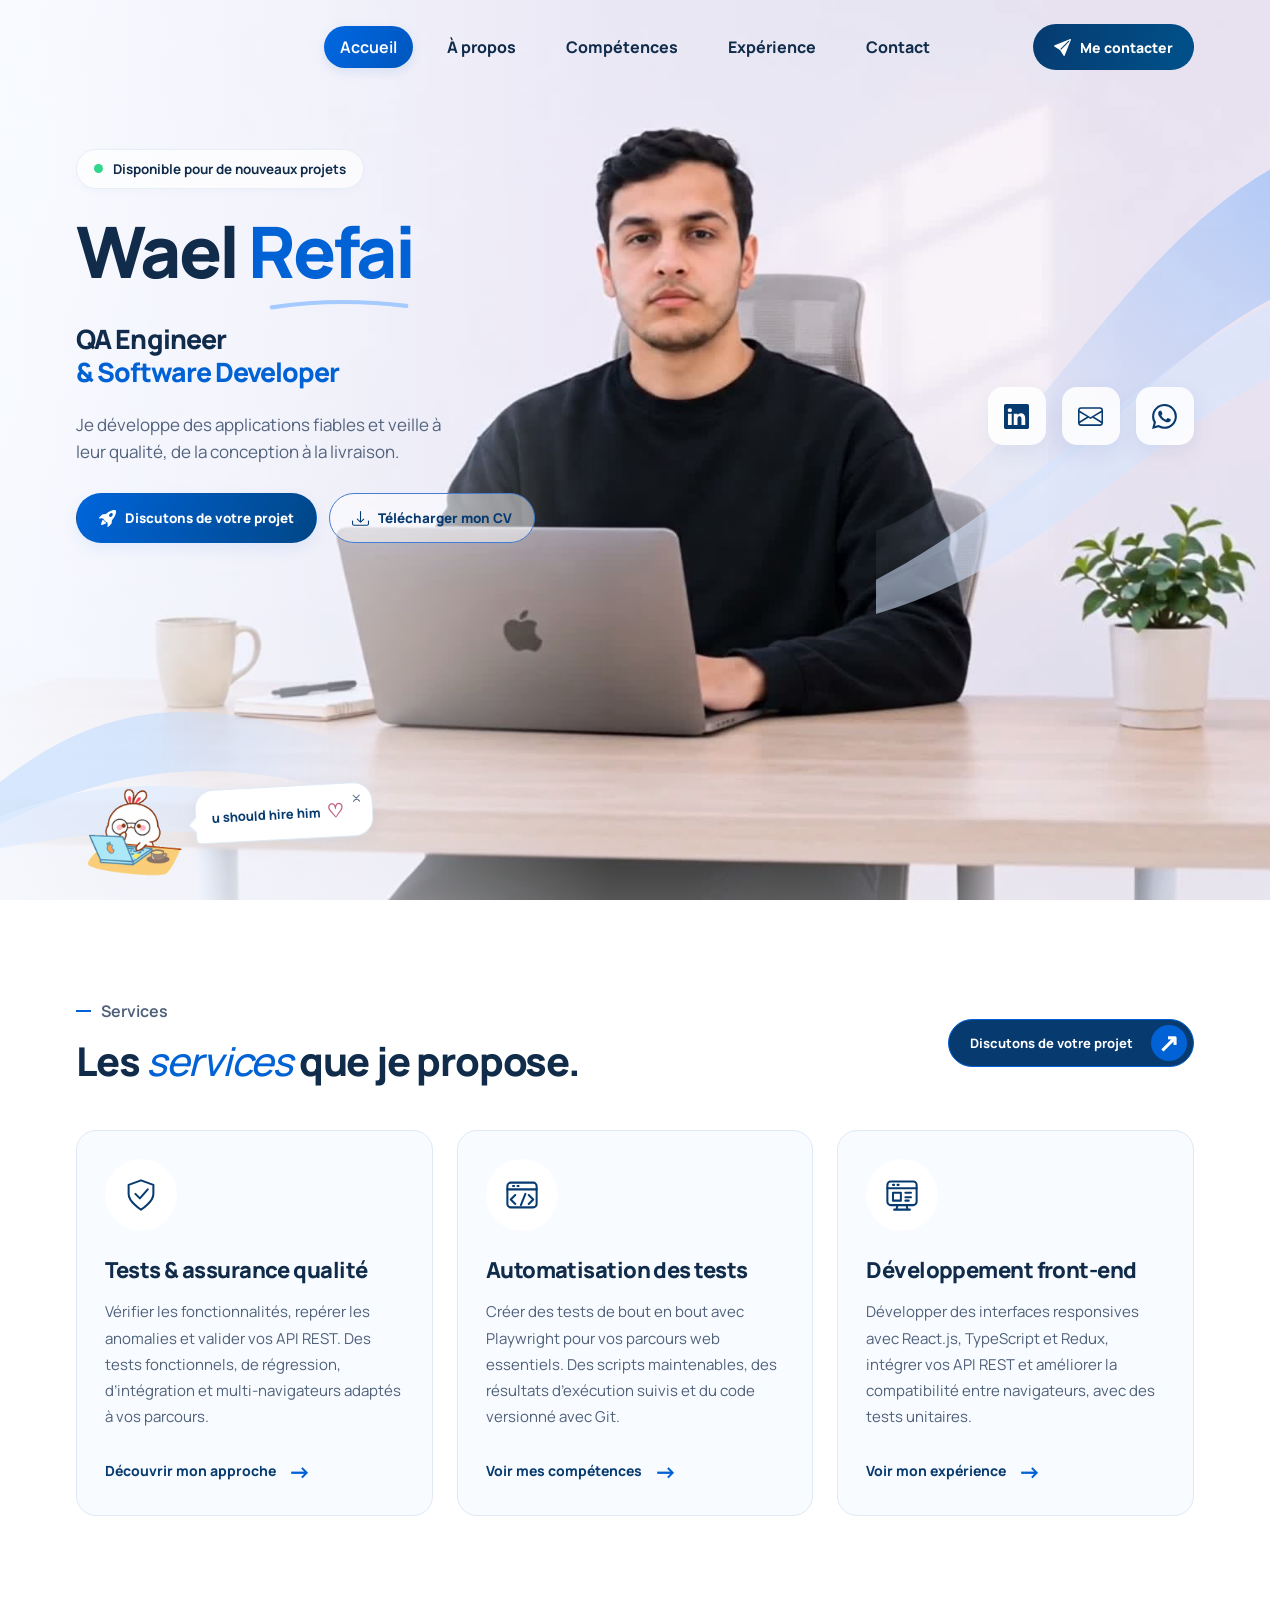
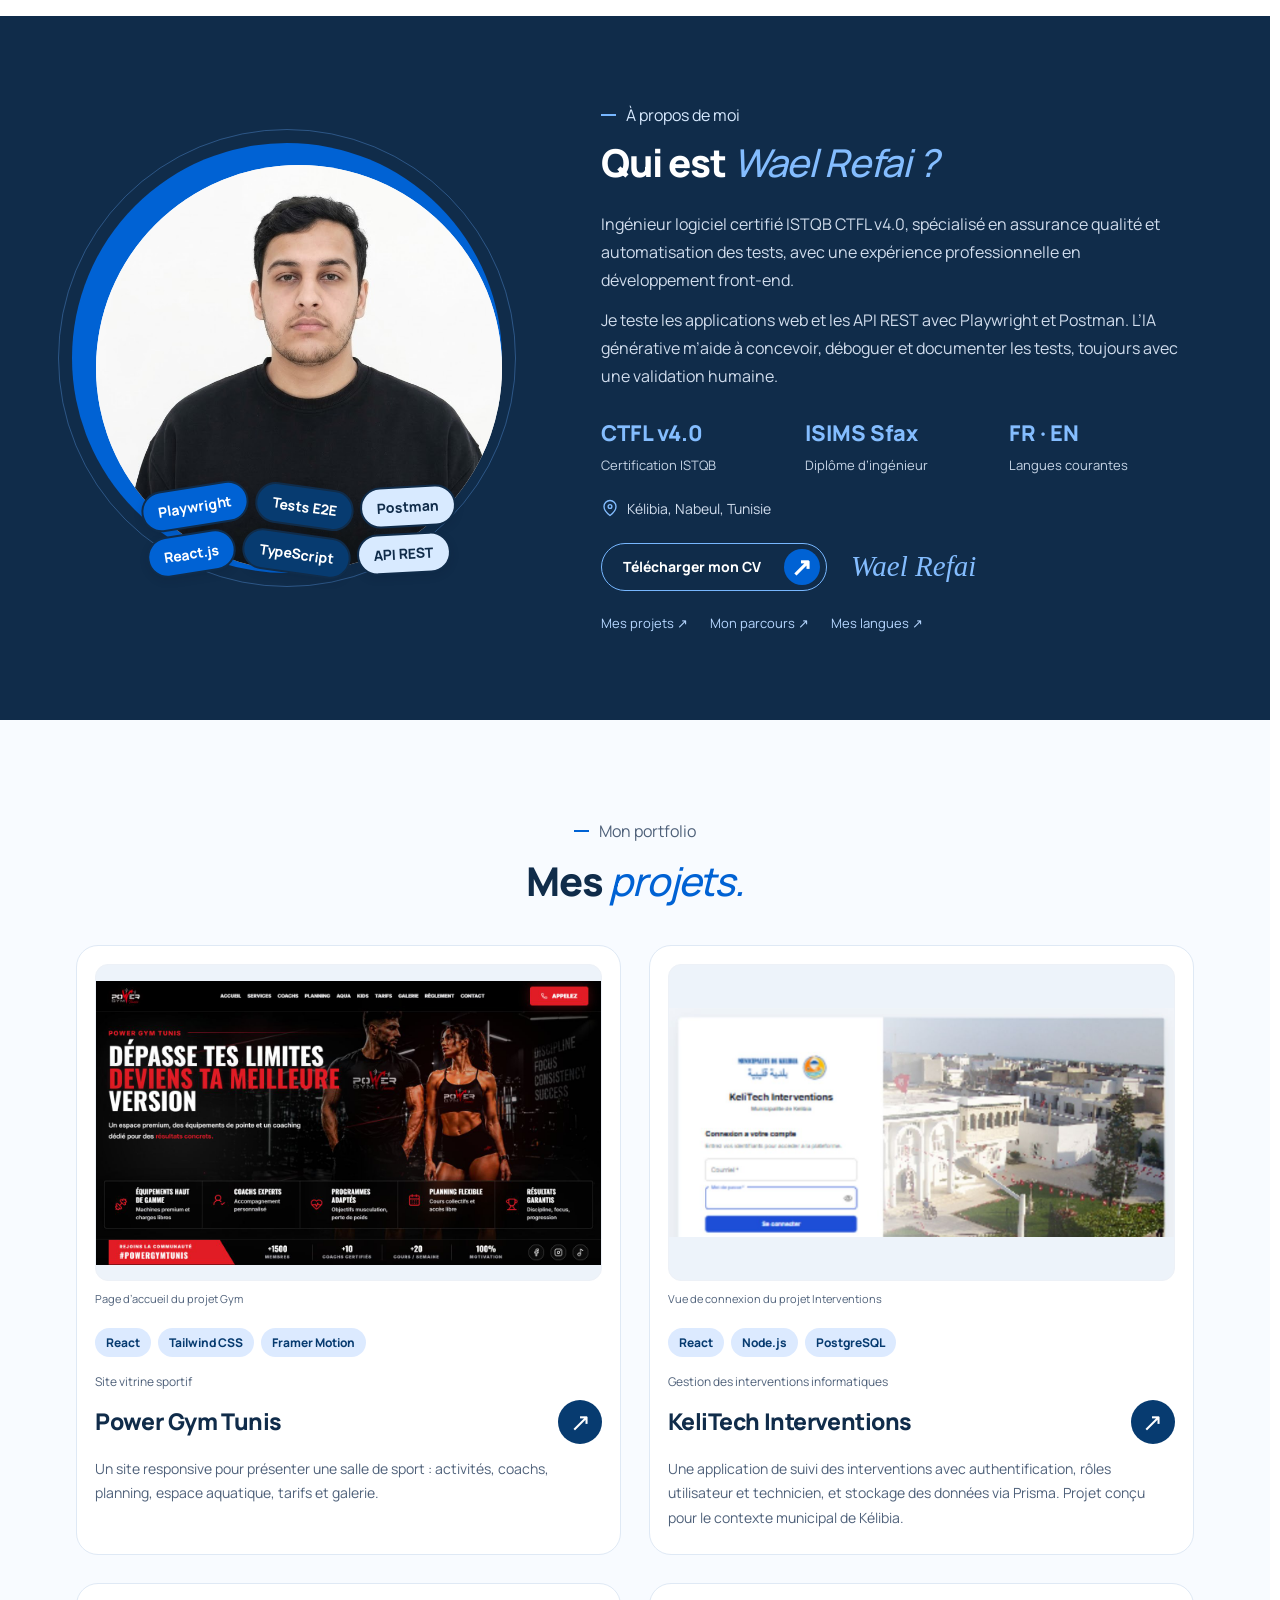
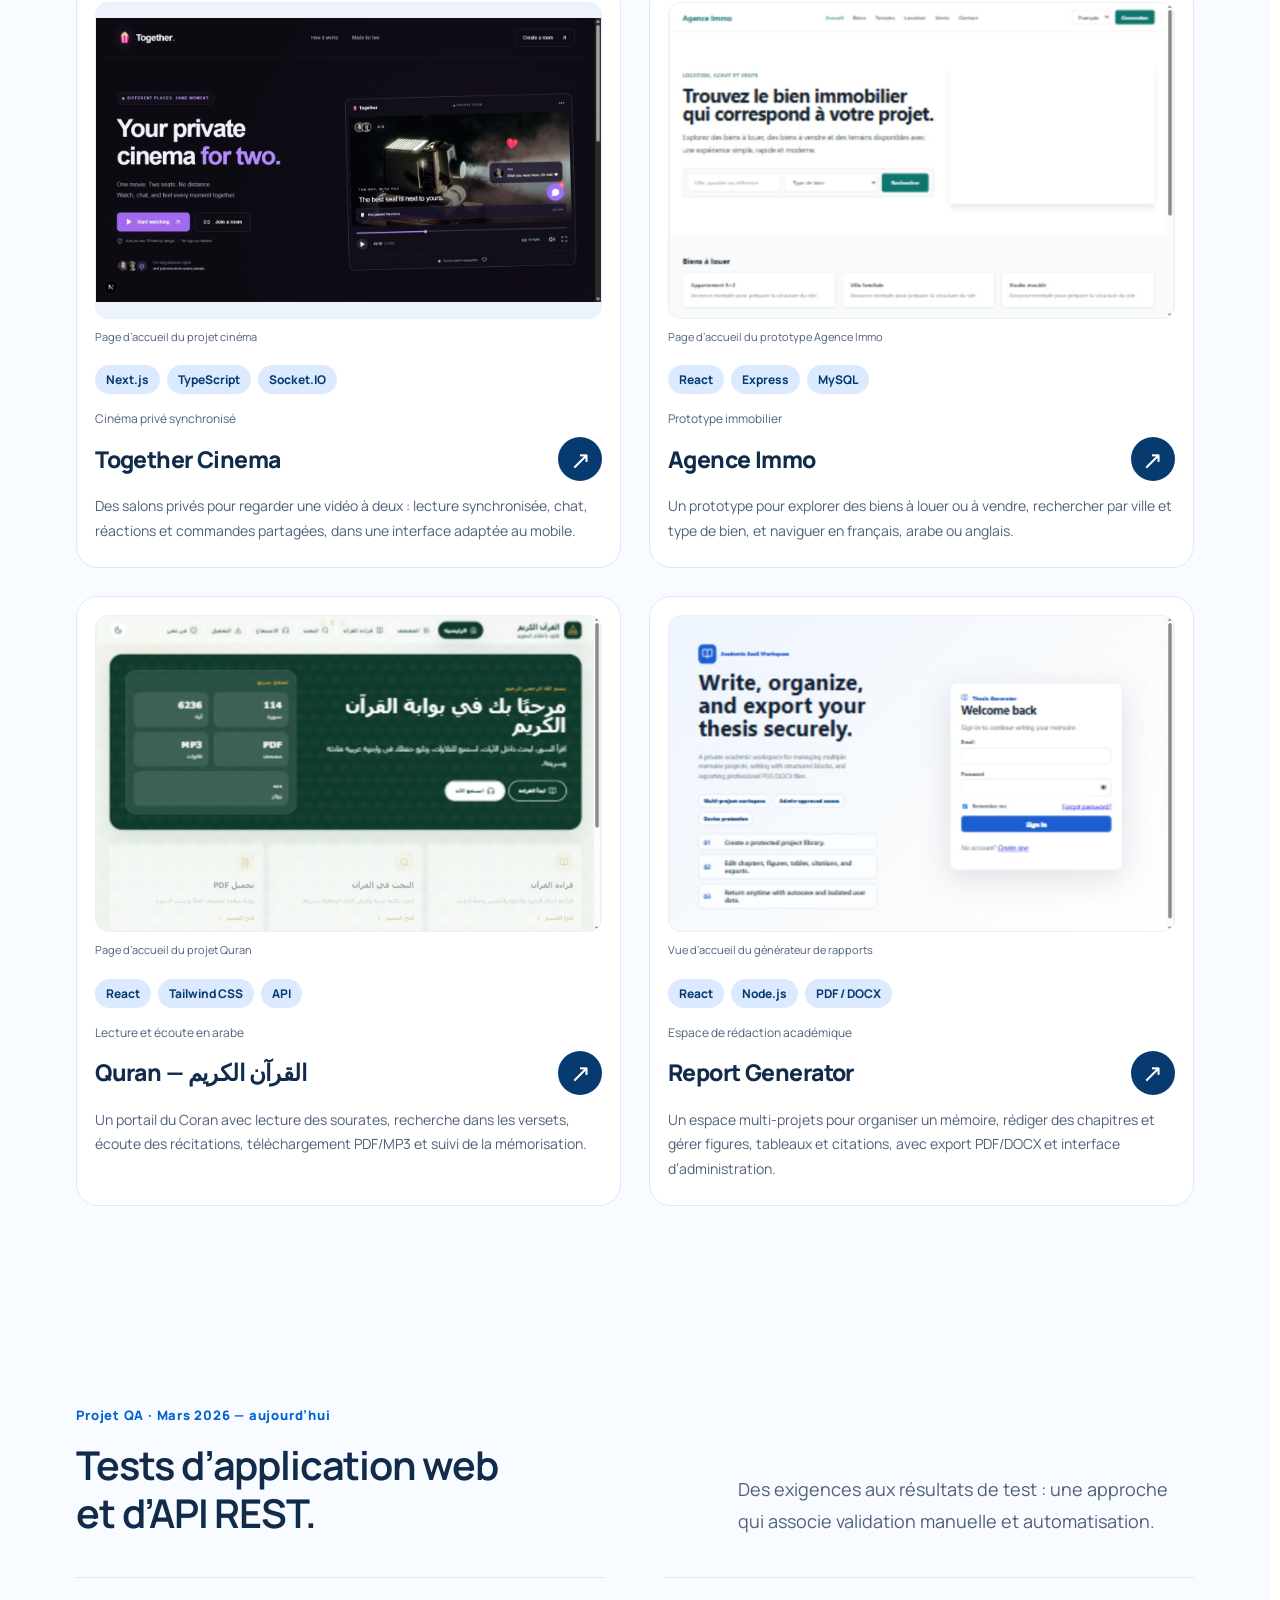
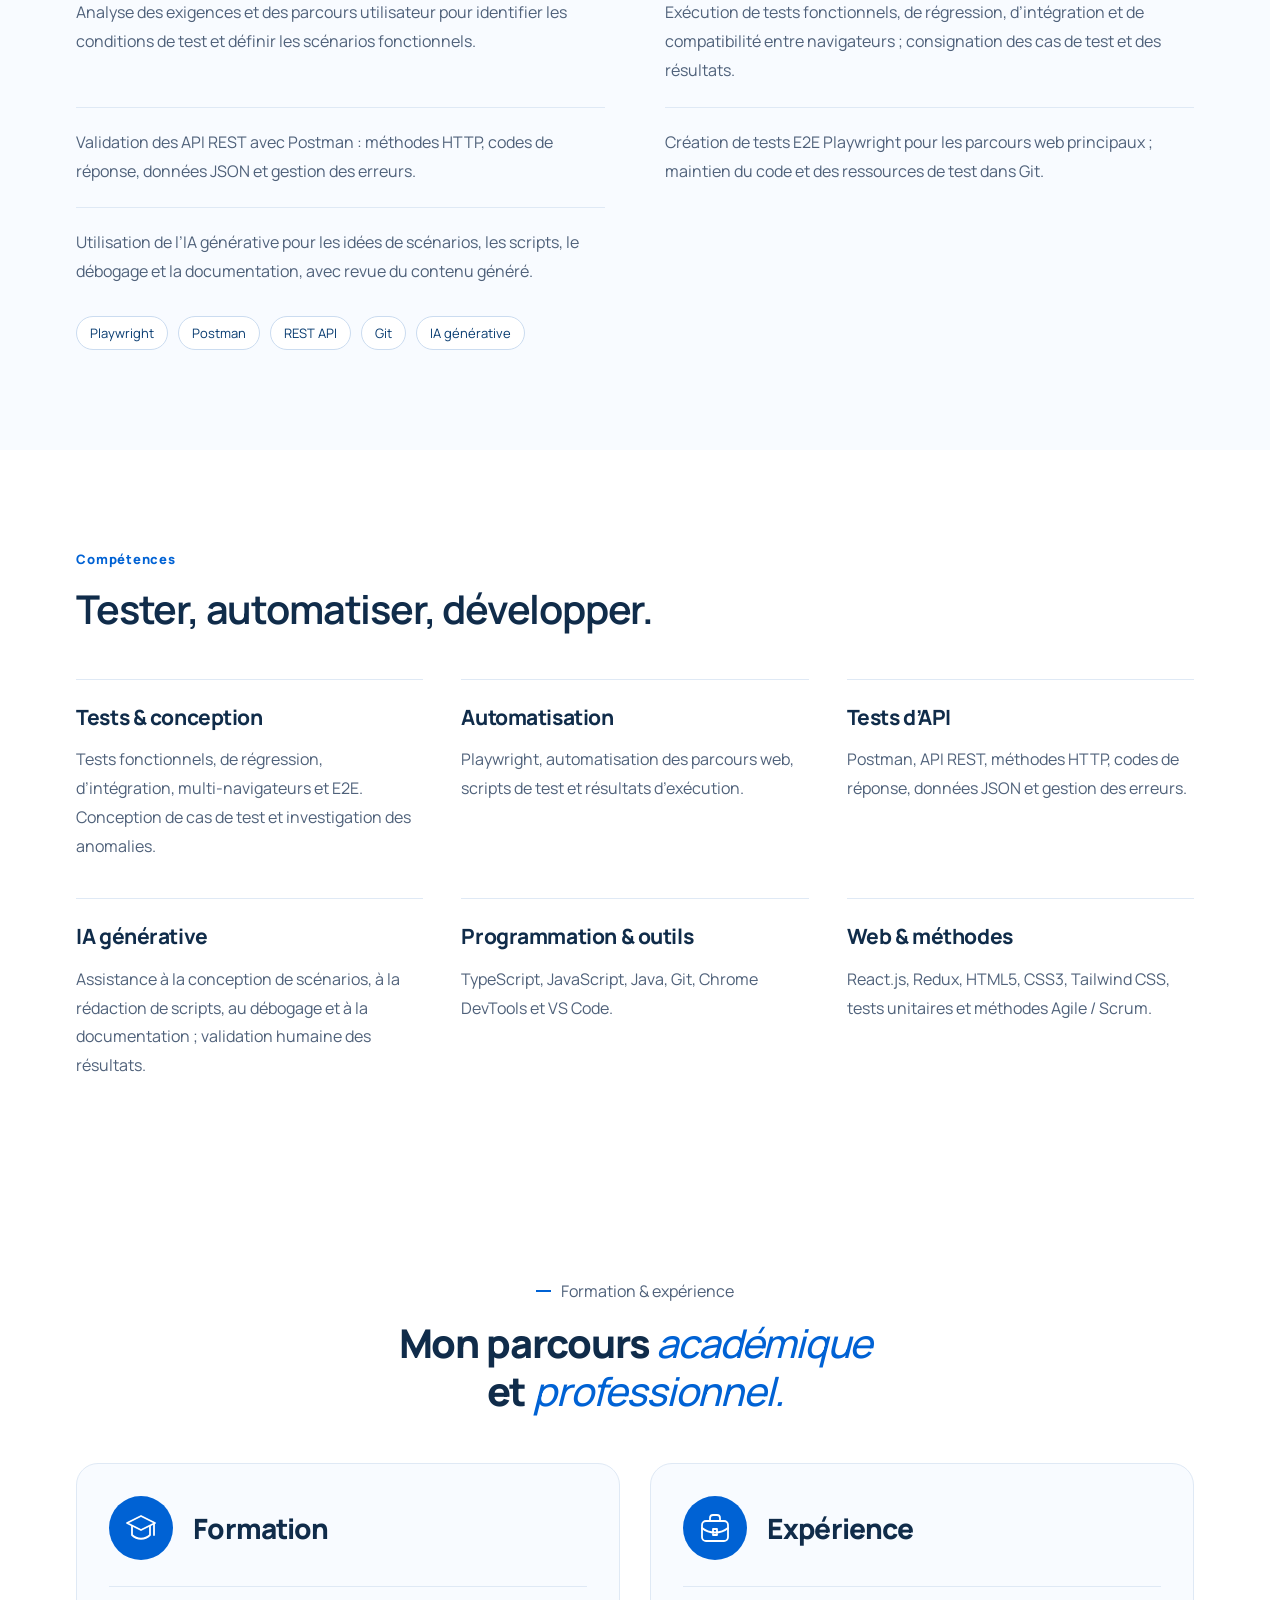
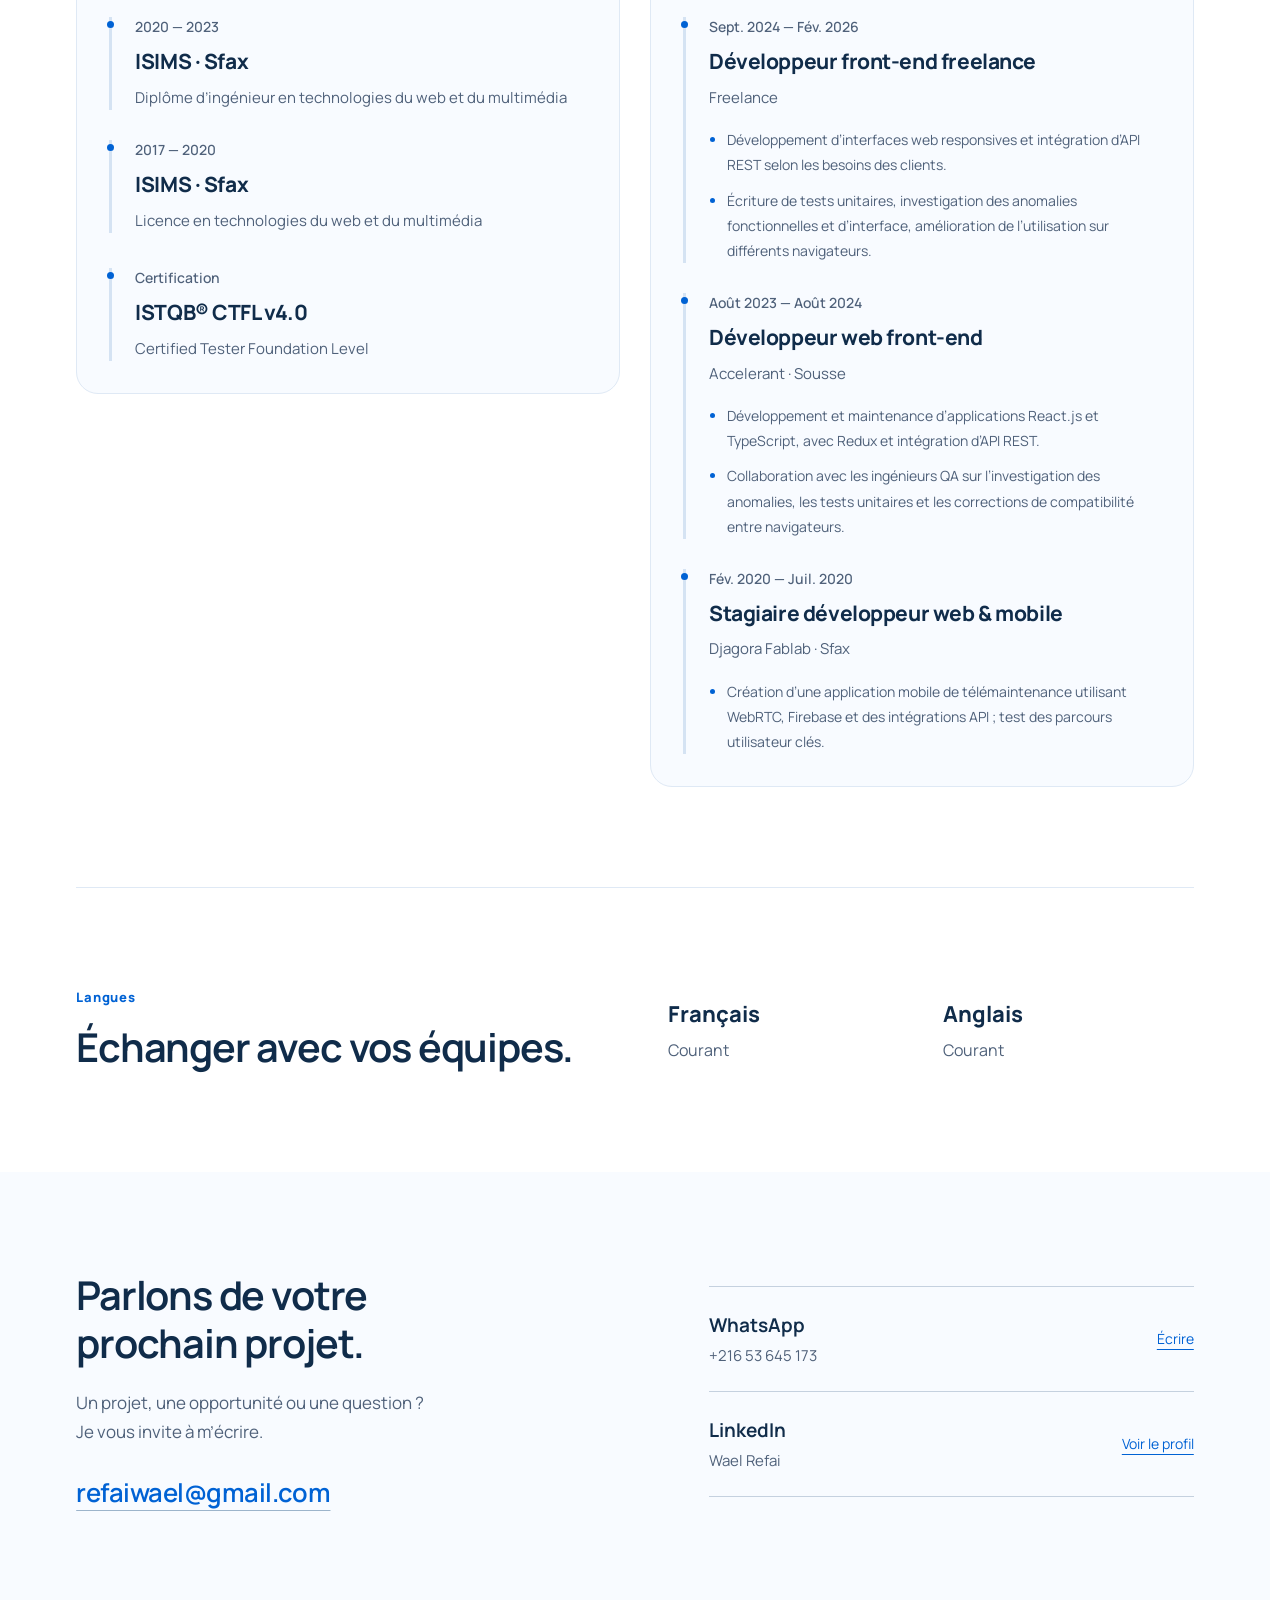
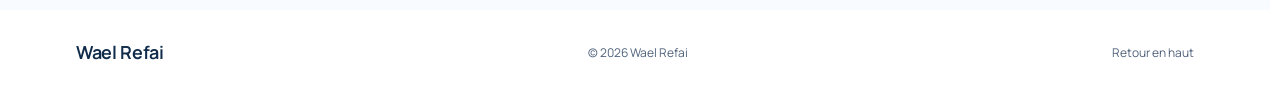
==== index.html @ 2d6375fb "Show six real Codex projects with verified interface previews" ====
<!doctype html>
<html lang="fr">
<head>
  <meta charset="UTF-8">
  <meta name="viewport" content="width=device-width, initial-scale=1">
  <meta name="theme-color" content="#f7f9fc">
  <meta name="description" content="Wael Refai, QA Engineer certifié ISTQB CTFL v4.0 et Software Developer à Kélibia, Nabeul, Tunisie. Découvrez son parcours et contactez-le pour votre prochain projet.">
  <title>Wael Refai — QA Engineer & Software Developer</title>
  <link rel="icon" type="image/svg+xml" href="assets/favicon.svg">
  <link rel="preload" as="image" href="assets/hello.png">
  <style>
    .intro-screen { display:none; position:fixed; inset:0; z-index:100; background:#fff; }
    .hello-active .intro-screen { display:grid; place-items:center; }
  </style>
  <script>
    (() => {
      const root = document.documentElement;
      root.classList.add('intro-pending', 'hello-active');
      root.dataset.bootAt = String(performance.now());
      try { history.scrollRestoration = 'manual'; } catch {}
      let interacted = false;
      const freshHero = !location.hash || location.hash === '#accueil';
      const resetTop = () => {
        if (freshHero && !interacted) {
          try { window.scrollTo({ top: 0, left: 0, behavior: 'instant' }); }
          catch { window.scrollTo(0, 0); }
        }
      };
      for (const type of ['wheel', 'touchstart', 'pointerdown', 'keydown']) {
        window.addEventListener(type, () => { interacted = true; }, { once: true, passive: true });
      }
      resetTop();
      document.addEventListener('DOMContentLoaded', resetTop, { once: true });
      window.addEventListener('pageshow', event => { if (!event.persisted) resetTop(); }, { once: true });
      window.__startupSafety = window.setTimeout(() => {
        root.classList.remove('intro-pending');
        root.classList.add('hello-done');
        root.classList.remove('hello-active');
        root.dataset.startupResult = 'poster';
        root.dataset.fallbackReason = 'startup-script-timeout';
        root.dataset.contentReadyMs = String(Math.round(performance.now()));
      }, 4500);
      window.__helloSafety = window.setTimeout(() => {
        root.classList.add('hello-done');
        root.classList.remove('hello-active');
        root.dataset.helloHideMs = String(Math.round(performance.now()));
      }, 1800);
    })();
  </script>
  <link rel="stylesheet" href="styles.css?v=reference-2">
  <link rel="stylesheet" href="hero.css?v=centered-menu-1">
  <link rel="stylesheet" href="resume.css?v=cv-1">
  <link rel="stylesheet" href="about.css?v=portrait-1">
  <link rel="stylesheet" href="services.css?v=services-1">
  <link rel="stylesheet" href="journey.css?v=journey-1">
  <link rel="stylesheet" href="projects.css?v=real-projects-2">
  <script src="app.js?v=bunny-1" defer></script>
  <script src="startup.js?v=mobile-second-one-1" defer></script>
</head>
<body>
      <div class="intro-screen" id="intro-screen" role="status" aria-label="Bonjour, bienvenue sur le portfolio">
        <div class="hello-word"><svg viewBox="0 0 447 447" role="img" aria-label="hello"><defs><filter id="hello-transparent" color-interpolation-filters="sRGB"><feColorMatrix type="matrix" values="0 0 0 0 0  0 0 0 0 0  0 0 0 0 0  -.333333 -.333333 -.333333 0 1"/></filter></defs><image href="assets/hello.png" width="447" height="447" filter="url(#hello-transparent)"/></svg></div>
      </div>

  <a class="skip-link" href="#contenu">Aller au contenu</a>
  <header class="site-header" data-enter="0">
    <button class="menu-toggle" aria-expanded="false" aria-controls="navigation" aria-label="Ouvrir le menu"><span></span><span></span></button>
    <nav id="navigation" aria-label="Navigation principale">
      <a class="active" href="#accueil" aria-current="location">Accueil</a>
      <a href="#a-propos">À propos</a>
      <a href="#competences">Compétences</a>
      <a href="#experience">Expérience</a>
      <a href="#contact">Contact</a>
    </nav>
    <a class="header-contact button" href="mailto:refaiwael@gmail.com"><svg viewBox="0 0 16 16" aria-hidden="true"><use href="assets/contact-icons.svg?v=reference-2#send"/></svg>Me contacter</a>
  </header>
  <main id="contenu">
    <section class="hero" id="accueil" aria-labelledby="hero-title">
      <div class="hero-media"><video id="background-video" muted playsinline preload="auto" aria-hidden="true"><source src="assets/intro-fast.mp4" type="video/mp4"></video></div>
      <div class="hero-shade"></div>
      <div class="hero-art" aria-hidden="true">
        <svg class="ribbon-right" viewBox="0 0 700 600" preserveAspectRatio="none"><defs><linearGradient id="ribbon-blue" x1="0" y1="1" x2="1" y2="0"><stop stop-color="#cde2ff" stop-opacity=".05"/><stop offset="1" stop-color="#5c9ffa" stop-opacity=".55"/></linearGradient></defs><path d="M0 480C250 400 340 85 700 60V200C390 210 280 455 0 530Z" fill="url(#ribbon-blue)"/><path d="M0 530C260 420 420 225 700 200V275C410 300 280 500 0 565Z" fill="#d5e6ff" opacity=".55"/></svg>
        <svg class="ribbon-left" viewBox="0 0 600 180" preserveAspectRatio="none"><path d="M0 170C210-15 360 10 600 80V130C340 50 200 90 0 180Z" fill="#bddaff" opacity=".55"/><path d="M0 170C230 65 350 105 600 135V175C310 135 230 140 0 180Z" fill="#dfecff" opacity=".7"/></svg>
      </div>
      <div class="hero-content page-width">
        <div class="intro">
          <p class="availability" data-enter=".05"><span aria-hidden="true"></span>Disponible pour de nouveaux projets</p>
          <h1 id="hero-title" data-enter=".15">Wael <span>Refai<svg viewBox="0 0 200 16" aria-hidden="true"><path d="M4 12Q99-2 196 10"/></svg></span></h1>
          <h2 data-enter=".2">QA Engineer <span>& Software Developer</span></h2>
          <p class="hero-description" data-enter=".3">Je développe des applications fiables et veille à leur qualité, de la conception à la livraison.</p>
          <div class="hero-actions" data-enter=".4">
            <a class="button primary" href="mailto:refaiwael@gmail.com"><svg viewBox="0 0 16 16" aria-hidden="true"><use href="assets/contact-icons.svg?v=reference-2#rocket"/></svg>Discutons de votre projet</a>
            <a class="button cv-link" href="assets/WaelRefaiCV.pdf?v=cv-1" download="WaelRefaiCV.pdf"><svg viewBox="0 0 16 16" aria-hidden="true"><use href="assets/contact-icons.svg?v=reference-2#download"/></svg>Télécharger mon CV</a>
          </div>
        </div>
      </div>
      <nav class="hero-socials" aria-label="Me contacter" data-enter=".4">
        <a href="https://www.linkedin.com/in/refaiwael/" target="_blank" rel="noopener noreferrer" aria-label="LinkedIn (nouvel onglet)" title="LinkedIn"><svg viewBox="0 0 16 16" aria-hidden="true"><use href="assets/contact-icons.svg?v=reference-2#linkedin"/></svg></a>
        <a href="mailto:refaiwael@gmail.com" aria-label="M’envoyer un email" title="Email"><svg viewBox="0 0 16 16" aria-hidden="true"><use href="assets/contact-icons.svg?v=reference-2#email"/></svg></a>
        <a href="https://wa.me/21653645173" target="_blank" rel="noopener noreferrer" aria-label="WhatsApp (nouvel onglet)" title="WhatsApp"><svg viewBox="0 0 16 16" aria-hidden="true"><use href="assets/contact-icons.svg?v=reference-2#whatsapp"/></svg></a>
      </nav>
    </section>
    <section class="services-section section page-width" id="services" aria-labelledby="services-title">
      <div class="services-heading"><div><p class="services-eyebrow">Services</p><h2 id="services-title">Les <em>services</em> que je propose.</h2></div><a class="services-contact" href="#contact">Discutons de votre projet <span aria-hidden="true">↗</span></a></div>
      <div class="services-grid">
        <article class="service-card"><span class="service-icon" aria-hidden="true"><svg viewBox="0 0 32 32"><path d="M16 3 27 7v8c0 7-11 14-11 14S5 22 5 15V7Z"/><path d="m11 15 4 4 7-8"/></svg></span><h3>Tests & assurance qualité</h3><p>Vérifier les fonctionnalités, repérer les anomalies et valider vos API REST. Des tests fonctionnels, de régression, d’intégration et multi-navigateurs adaptés à vos parcours.</p><a href="#projet-qa">Découvrir mon approche <span aria-hidden="true">→</span></a></article>
        <article class="service-card"><span class="service-icon" aria-hidden="true"><svg viewBox="0 0 32 32"><rect x="3" y="5" width="26" height="22" rx="3"/><path d="M3 11h26M8 8h1m3 0h1m-3 8-4 4 4 4m12-8 4 4-4 4m-3-9-4 10"/></svg></span><h3>Automatisation des tests</h3><p>Créer des tests de bout en bout avec Playwright pour vos parcours web essentiels. Des scripts maintenables, des résultats d’exécution suivis et du code versionné avec Git.</p><a href="#competences">Voir mes compétences <span aria-hidden="true">→</span></a></article>
        <article class="service-card"><span class="service-icon" aria-hidden="true"><svg viewBox="0 0 32 32"><rect x="3" y="4" width="26" height="21" rx="3"/><path d="M3 10h26M8 7h1m3 0h1M12 25l-1 4m9-4 1 4M9 29h14M8 14h7v7H8Zm11 0h5m-5 4h5m-5 3h3"/></svg></span><h3>Développement front-end</h3><p>Développer des interfaces responsives avec React.js, TypeScript et Redux, intégrer vos API REST et améliorer la compatibilité entre navigateurs, avec des tests unitaires.</p><a href="#experience">Voir mon expérience <span aria-hidden="true">→</span></a></article>
      </div>
    </section>
    <section class="about-showcase section" id="a-propos" aria-labelledby="about-title">
      <div class="about-layout page-width">
        <div class="about-visual"><div class="portrait-halo" aria-hidden="true"></div><div class="portrait-frame"><img src="assets/wael-portrait.jpg" width="768" height="1364" loading="lazy" decoding="async" alt="Portrait de Wael Refai"></div>
          <ul class="portrait-skills" aria-label="Mes outils et domaines"><li>Playwright</li><li>Tests E2E</li><li>Postman</li><li>React.js</li><li>TypeScript</li><li>API REST</li></ul>
        </div>
        <div class="about-content"><p class="about-eyebrow">À propos de moi</p><h2 id="about-title">Qui est <em>Wael Refai ?</em></h2>
          <div class="about-copy"><p>Ingénieur logiciel certifié ISTQB CTFL v4.0, spécialisé en assurance qualité et automatisation des tests, avec une expérience professionnelle en développement front-end.</p><p>Je teste les applications web et les API REST avec Playwright et Postman. L’IA générative m’aide à concevoir, déboguer et documenter les tests, toujours avec une validation humaine.</p></div>
          <dl class="about-facts"><div><dt>CTFL v4.0</dt><dd>Certification ISTQB</dd></div><div><dt>ISIMS Sfax</dt><dd>Diplôme d’ingénieur</dd></div><div><dt>FR · EN</dt><dd>Langues courantes</dd></div></dl>
          <p class="about-location"><svg viewBox="0 0 24 24" aria-hidden="true"><path d="M20 10c0 6-8 12-8 12S4 16 4 10a8 8 0 1 1 16 0Z"/><circle cx="12" cy="10" r="2.5"/></svg>Kélibia, Nabeul, Tunisie</p>
          <div class="about-actions"><a class="about-download" href="assets/WaelRefaiCV.pdf?v=cv-1" download="WaelRefaiCV.pdf">Télécharger mon CV <span aria-hidden="true">↗</span></a><span class="about-signature">Wael Refai</span></div>
          <nav class="about-links" aria-label="Explorer mon parcours"><a href="#projets">Mes projets ↗</a><a href="#formation">Mon parcours ↗</a><a href="#langues">Mes langues ↗</a></nav>
        </div>
      </div>
    </section>
    <section class="projects-showcase section" id="projets" aria-labelledby="projects-title"><div class="page-width"><header class="projects-heading"><p>Mon portfolio</p><h2 id="projects-title">Mes <em>projets.</em></h2></header><div class="projects-grid">
        <article class="project-tile"><figure><img class="project-preview" src="assets/projects/gym.jpg" width="1280" height="720" loading="lazy" decoding="async" alt="Page d’accueil du projet Gym"><figcaption>Page d’accueil du projet Gym</figcaption></figure><ul class="project-labels" aria-label="Technologies"><li>React</li><li>Tailwind CSS</li><li>Framer Motion</li></ul><p class="project-context">Site vitrine sportif</p><div class="project-title-row"><h3>Power Gym Tunis</h3><a href="assets/projects/gym.jpg" target="_blank" rel="noopener noreferrer" aria-label="Agrandir l’aperçu de Power Gym Tunis (nouvel onglet)" title="Agrandir l’aperçu"><span aria-hidden="true">↗</span></a></div><p class="project-summary">Un site responsive pour présenter une salle de sport : activités, coachs, planning, espace aquatique, tarifs et galerie.</p></article>
        <article class="project-tile"><figure><img class="project-preview" src="assets/projects/interventions.jpg" width="1280" height="580" loading="lazy" decoding="async" alt="Vue de connexion du projet Interventions"><figcaption>Vue de connexion du projet Interventions</figcaption></figure><ul class="project-labels" aria-label="Technologies"><li>React</li><li>Node.js</li><li>PostgreSQL</li></ul><p class="project-context">Gestion des interventions informatiques</p><div class="project-title-row"><h3>KeliTech Interventions</h3><a href="assets/projects/interventions.jpg" target="_blank" rel="noopener noreferrer" aria-label="Agrandir l’aperçu de KeliTech Interventions (nouvel onglet)" title="Agrandir l’aperçu"><span aria-hidden="true">↗</span></a></div><p class="project-summary">Une application de suivi des interventions avec authentification, rôles utilisateur et technicien, et stockage des données via Prisma. Projet conçu pour le contexte municipal de Kélibia.</p></article>
        <article class="project-tile"><figure><img class="project-preview" src="assets/projects/cinema.jpg" width="1265" height="712" loading="lazy" decoding="async" alt="Page d’accueil du projet cinéma"><figcaption>Page d’accueil du projet cinéma</figcaption></figure><ul class="project-labels" aria-label="Technologies"><li>Next.js</li><li>TypeScript</li><li>Socket.IO</li></ul><p class="project-context">Cinéma privé synchronisé</p><div class="project-title-row"><h3>Together Cinema</h3><a href="assets/projects/cinema.jpg" target="_blank" rel="noopener noreferrer" aria-label="Agrandir l’aperçu de Together Cinema (nouvel onglet)" title="Agrandir l’aperçu"><span aria-hidden="true">↗</span></a></div><p class="project-summary">Des salons privés pour regarder une vidéo à deux : lecture synchronisée, chat, réactions et commandes partagées, dans une interface adaptée au mobile.</p></article>
        <article class="project-tile"><figure><img class="project-preview" src="assets/projects/immo.jpg" width="1265" height="791" loading="lazy" decoding="async" alt="Page d’accueil du prototype Agence Immo"><figcaption>Page d’accueil du prototype Agence Immo</figcaption></figure><ul class="project-labels" aria-label="Technologies"><li>React</li><li>Express</li><li>MySQL</li></ul><p class="project-context">Prototype immobilier</p><div class="project-title-row"><h3>Agence Immo</h3><a href="assets/projects/immo.jpg" target="_blank" rel="noopener noreferrer" aria-label="Agrandir l’aperçu de Agence Immo (nouvel onglet)" title="Agrandir l’aperçu"><span aria-hidden="true">↗</span></a></div><p class="project-summary">Un prototype pour explorer des biens à louer ou à vendre, rechercher par ville et type de bien, et naviguer en français, arabe ou anglais.</p></article>
        <article class="project-tile"><figure><img class="project-preview" src="assets/projects/quran.jpg" width="1265" height="791" loading="lazy" decoding="async" alt="Page d’accueil du projet Quran"><figcaption>Page d’accueil du projet Quran</figcaption></figure><ul class="project-labels" aria-label="Technologies"><li>React</li><li>Tailwind CSS</li><li>API</li></ul><p class="project-context">Lecture et écoute en arabe</p><div class="project-title-row"><h3>Quran — القرآن الكريم</h3><a href="assets/projects/quran.jpg" target="_blank" rel="noopener noreferrer" aria-label="Agrandir l’aperçu de Quran — القرآن الكريم (nouvel onglet)" title="Agrandir l’aperçu"><span aria-hidden="true">↗</span></a></div><p class="project-summary">Un portail du Coran avec lecture des sourates, recherche dans les versets, écoute des récitations, téléchargement PDF/MP3 et suivi de la mémorisation.</p></article>
        <article class="project-tile"><figure><img class="project-preview" src="assets/projects/report.jpg" width="1265" height="791" loading="lazy" decoding="async" alt="Vue d’accueil du générateur de rapports"><figcaption>Vue d’accueil du générateur de rapports</figcaption></figure><ul class="project-labels" aria-label="Technologies"><li>React</li><li>Node.js</li><li>PDF / DOCX</li></ul><p class="project-context">Espace de rédaction académique</p><div class="project-title-row"><h3>Report Generator</h3><a href="assets/projects/report.jpg" target="_blank" rel="noopener noreferrer" aria-label="Agrandir l’aperçu de Report Generator (nouvel onglet)" title="Agrandir l’aperçu"><span aria-hidden="true">↗</span></a></div><p class="project-summary">Un espace multi-projets pour organiser un mémoire, rédiger des chapitres et gérer figures, tableaux et citations, avec export PDF/DOCX et interface d’administration.</p></article>
      </div></div></section>
    <section class="cv-project section" id="projet-qa" aria-labelledby="project-title"><div class="page-width">
      <div class="cv-section-heading"><div><p class="cv-kicker">Projet QA · Mars 2026 — aujourd’hui</p><h2 id="project-title">Tests d’application web<br>et d’API REST.</h2></div><p>Des exigences aux résultats de test : une approche qui associe validation manuelle et automatisation.</p></div>
      <ul class="cv-project-list"><li>Analyse des exigences et des parcours utilisateur pour identifier les conditions de test et définir les scénarios fonctionnels.</li><li>Exécution de tests fonctionnels, de régression, d’intégration et de compatibilité entre navigateurs ; consignation des cas de test et des résultats.</li><li>Validation des API REST avec Postman : méthodes HTTP, codes de réponse, données JSON et gestion des erreurs.</li><li>Création de tests E2E Playwright pour les parcours web principaux ; maintien du code et des ressources de test dans Git.</li><li>Utilisation de l’IA générative pour les idées de scénarios, les scripts, le débogage et la documentation, avec revue du contenu généré.</li></ul>
      <div class="cv-tags" aria-label="Outils du projet"><span>Playwright</span><span>Postman</span><span>REST API</span><span>Git</span><span>IA générative</span></div>
    </div></section>
    <section class="section page-width" id="competences" aria-labelledby="skills-title"><p class="cv-kicker">Compétences</p><h2 id="skills-title">Tester, automatiser, développer.</h2><div class="cv-skills">
      <article><h3>Tests & conception</h3><p>Tests fonctionnels, de régression, d’intégration, multi-navigateurs et E2E. Conception de cas de test et investigation des anomalies.</p></article>
      <article><h3>Automatisation</h3><p>Playwright, automatisation des parcours web, scripts de test et résultats d’exécution.</p></article>
      <article><h3>Tests d’API</h3><p>Postman, API REST, méthodes HTTP, codes de réponse, données JSON et gestion des erreurs.</p></article>
      <article><h3>IA générative</h3><p>Assistance à la conception de scénarios, à la rédaction de scripts, au débogage et à la documentation ; validation humaine des résultats.</p></article>
      <article><h3>Programmation & outils</h3><p>TypeScript, JavaScript, Java, Git, Chrome DevTools et VS Code.</p></article>
      <article><h3>Web & méthodes</h3><p>React.js, Redux, HTML5, CSS3, Tailwind CSS, tests unitaires et méthodes Agile / Scrum.</p></article>
    </div></section>
    <section class="journey-section section page-width" id="experience" aria-labelledby="experience-title">
      <header class="journey-heading"><p>Formation & expérience</p><h2 id="experience-title">Mon parcours <em>académique</em><br>et <em>professionnel.</em></h2></header>
      <div class="journey-grid">
        <section class="journey-card" id="formation" aria-labelledby="education-title"><header class="journey-card-heading"><span aria-hidden="true"><svg viewBox="0 0 32 32"><path d="m2 11 14-7 14 7-14 7Z"/><path d="M7 14v9c5 5 13 5 18 0v-9M29 12v11"/></svg></span><h3 id="education-title">Formation</h3></header>
          <div class="journey-list"><article class="journey-entry"><p class="cv-date">2020 — 2023</p><h4>ISIMS · Sfax</h4><p>Diplôme d’ingénieur en technologies du web et du multimédia</p></article><article class="journey-entry"><p class="cv-date">2017 — 2020</p><h4>ISIMS · Sfax</h4><p>Licence en technologies du web et du multimédia</p></article><article class="journey-entry journey-cert"><p class="cv-date">Certification</p><h4>ISTQB® CTFL v4.0</h4><p>Certified Tester Foundation Level</p></article></div>
        </section>
        <section class="journey-card" aria-labelledby="work-title"><header class="journey-card-heading"><span aria-hidden="true"><svg viewBox="0 0 32 32"><rect x="3" y="9" width="26" height="20" rx="4"/><path d="M11 9V6a3 3 0 0 1 3-3h4a3 3 0 0 1 3 3v3M3 16c7 6 19 6 26 0M14 17h4v6h-4Z"/></svg></span><h3 id="work-title">Expérience</h3></header><div class="journey-list"><article class="journey-entry"><div class="cv-role"><p class="cv-date">Sept. 2024 — Fév. 2026</p><h4>Développeur front-end freelance</h4><p>Freelance</p></div><ul><li>Développement d’interfaces web responsives et intégration d’API REST selon les besoins des clients.</li><li>Écriture de tests unitaires, investigation des anomalies fonctionnelles et d’interface, amélioration de l’utilisation sur différents navigateurs.</li></ul></article>
      <article class="journey-entry"><div class="cv-role"><p class="cv-date">Août 2023 — Août 2024</p><h4>Développeur web front-end</h4><p>Accelerant · Sousse</p></div><ul><li>Développement et maintenance d’applications React.js et TypeScript, avec Redux et intégration d’API REST.</li><li>Collaboration avec les ingénieurs QA sur l’investigation des anomalies, les tests unitaires et les corrections de compatibilité entre navigateurs.</li></ul></article>
      <article class="journey-entry" id="projet-webrtc"><div class="cv-role"><p class="cv-date">Fév. 2020 — Juil. 2020</p><h4>Stagiaire développeur web & mobile</h4><p>Djagora Fablab · Sfax</p></div><ul><li>Création d’une application mobile de télémaintenance utilisant WebRTC, Firebase et des intégrations API ; test des parcours utilisateur clés.</li></ul></article></div></section>
      </div>
    </section>
    <section class="cv-languages section page-width" id="langues" aria-labelledby="languages-title"><div><p class="cv-kicker">Langues</p><h2 id="languages-title">Échanger avec vos équipes.</h2></div><dl><div><dt>Français</dt><dd>Courant</dd></div><div><dt>Anglais</dt><dd>Courant</dd></div></dl></section>
    <section class="contact-section section" id="contact" aria-labelledby="contact-title">
      <div class="page-width contact-layout">
        <div class="contact-copy">
          <h2 id="contact-title">Parlons de votre<br>prochain projet.</h2>
          <p>Un projet, une opportunité ou une question ?<br>Je vous invite à m’écrire.</p>
          <a class="contact-email" href="mailto:refaiwael@gmail.com">refaiwael@gmail.com</a>
        </div>
        <div class="contact-options">
          <a href="https://wa.me/21653645173" target="_blank" rel="noopener noreferrer" aria-label="WhatsApp, +216 53 645 173 (nouvel onglet)"><span class="contact-channel">WhatsApp</span><span class="contact-value">+216 53 645 173</span><span class="contact-action">Écrire</span></a>
          <a href="https://www.linkedin.com/in/refaiwael/" target="_blank" rel="noopener noreferrer" aria-label="LinkedIn, profil de Wael Refai (nouvel onglet)"><span class="contact-channel">LinkedIn</span><span class="contact-value">Wael Refai</span><span class="contact-action">Voir le profil</span></a>
        </div>
      </div>
    </section>
  </main>
      <aside class="hire-bunny" data-enter=".75" aria-label="Un petit mot du lapin">
        <img src="assets/cute-rabbit.gif?v=loop-1" width="370" height="300" alt="" decoding="async" fetchpriority="low">
        <div class="bunny-note">
          <a href="mailto:refaiwael@gmail.com" lang="en">u should hire him <span aria-hidden="true">♡</span></a>
          <button class="bunny-dismiss" type="button" aria-label="Masquer le lapin" title="Masquer le lapin"><svg viewBox="0 0 16 16" aria-hidden="true"><path d="m4 4 8 8m0-8-8 8"/></svg></button>
        </div>
      </aside>
  <footer class="site-footer page-width"><a class="footer-name" href="#accueil">Wael Refai</a><p>© <span id="year">2026</span> Wael Refai</p><a href="#accueil">Retour en haut</a></footer>
</body>
</html>
---- styles.css ----
@font-face { font-family: Manrope; src: url('assets/manrope.ttf') format('truetype'); font-style: normal; font-weight: 200 800; font-display: swap; }
:root {
  --ink: #102c4a; --blue: #0062d4; --deep: #073b70;
  --muted: #4f617a; --paper: #f8fbff; --line: #dfe9f5; --page: 1660px;
}
* { box-sizing: border-box; }
html { scroll-behavior: smooth; scrollbar-gutter: stable; scrollbar-color: #a4b7cc var(--paper); scrollbar-width: thin; }
body { margin: 0; color: var(--ink); background: #fff; font-family: Manrope, "Segoe UI", Arial, sans-serif; -webkit-font-smoothing: antialiased; }
a { color: inherit; text-decoration: none; text-underline-offset: 5px; }
a, button { touch-action: manipulation; -webkit-tap-highlight-color: transparent; }
button { font: inherit; cursor: pointer; }
a:focus-visible, button:focus-visible { outline: 3px solid #1684db; outline-offset: 5px; }
p, h1, h2, h3 { margin: 0; }
section, article[id] { scroll-margin-top: 40px; }
svg { width: 24px; height: 24px; fill: none; stroke: currentColor; stroke-width: 1.8; stroke-linecap: round; stroke-linejoin: round; }
.page-width { width: min(var(--page), 88%); margin-inline: auto; }
::selection { background: #cce6ff; }
.skip-link { position: fixed; top: 10px; left: 20px; z-index: 100; padding: 12px 20px; background: #fff; border: 2px solid var(--blue); transform: translateY(-160%); }
.skip-link:focus { transform: none; }
.site-header { position: absolute; inset: 0 0 auto; height: 88px; z-index: 20; display: flex; align-items: center; justify-content: center; padding-inline: 6%; }
.site-header nav { display: flex; align-items: center; gap: clamp(25px, 3vw, 46px); height: 100%; }
.site-header nav a { position: relative; display: flex; align-items: center; height: 100%; color: #334965; font-size: 16px; }
.site-header nav a::after { content: ""; position: absolute; bottom: 20px; left: 0; right: 0; height: 2px; background: var(--blue); transform: scaleX(0); transition: transform 180ms ease; }
.site-header nav a:hover { color: var(--deep); }
.site-header nav a.active { color: var(--deep); font-weight: 650; }
.site-header nav a.active::after { transform: scaleX(1); }
.menu-toggle { display: none; }
.button { display: inline-flex; align-items: center; justify-content: center; min-height: 48px; padding: 12px 22px; border: 1px solid transparent; border-radius: 10px; font-size: 15px; font-weight: 650; transition: background 180ms ease, transform 180ms ease; }
.primary { background: var(--deep); color: #fff; }
.primary:hover { background: var(--blue); transform: translateY(-2px); }
.cv-link { padding-block: 12px; color: var(--deep); font-size: 15px; font-weight: 600; text-decoration: underline; text-decoration-color: #91a9c2; text-decoration-thickness: 1px; }
.cv-link:hover { text-decoration-color: var(--blue); }
.section { padding-block: 100px; }
.section h2 { font-size: clamp(30px, 3.1vw, 44px); font-weight: 650; line-height: 1.2; letter-spacing: -.03em; text-wrap: balance; }
.about { display: grid; grid-template-columns: 1fr 1.1fr; gap: 100px; }
.about-copy { color: var(--muted); font-size: 18px; line-height: 1.8; max-width: 65ch; }
.about-copy p + p { margin-top: 18px; }
.skills-section { background: var(--paper); }
.expertise-grid { display: grid; grid-template-columns: 1fr 1fr; gap: 80px; margin-top: 45px; }
.expertise { padding-top: 24px; border-top: 1px solid #c5d1df; }
.expertise h3 { font-size: 24px; letter-spacing: -.02em; font-weight: 650; }
.expertise > p { font-size: 17px; color: var(--muted); line-height: 1.7; max-width: 40ch; margin-top: 14px; }
.expertise ul { padding-left: 19px; margin: 24px 0 0; display: grid; gap: 12px; font-size: 15px; line-height: 1.6; }
.expertise li::marker { color: #7392b0; font-size: 10px; }
.experience-list { display: grid; grid-template-columns: 1fr 1fr 1fr; gap: 40px; margin-top: 45px; }
.experience-list article { border-top: 1px solid var(--line); padding-top: 26px; }
.experience-list h3 { font-size: 17px; font-weight: 600; letter-spacing: -.01em; }
.experience-list strong { display: block; font-size: 23px; font-weight: 650; margin-top: 16px; color: var(--blue); letter-spacing: -.02em; }
.experience-list p { font-size: 15px; color: var(--muted); line-height: 1.7; margin-top: 13px; max-width: 35ch; }
.contact-section { background: var(--paper); }
.contact-layout { display: grid; grid-template-columns: 1.1fr 1fr; align-items: center; gap: 100px; }
.contact-copy > p { font-size: 17px; line-height: 1.7; color: var(--muted); margin-top: 22px; }
.contact-email { display: inline-block; font-size: clamp(20px, 2vw, 27px); font-weight: 600; color: var(--blue); letter-spacing: -.02em; margin-top: 28px; text-decoration: underline; text-decoration-color: #9cb4cb; text-decoration-thickness: 1px; text-underline-offset: 8px; }
.contact-email:hover { text-decoration-color: var(--blue); }
.contact-options { border-top: 1px solid #c5d1df; }
.contact-options a { display: grid; grid-template-columns: 1fr auto; gap: 7px 20px; padding: 25px 0; border-bottom: 1px solid #c5d1df; }
.contact-channel { font-size: 19px; font-weight: 650; }
.contact-value { grid-column: 1; color: var(--muted); font-size: 15px; }
.contact-action { grid-column: 2; grid-row: 1 / 3; align-self: center; color: var(--blue); font-size: 14px; text-decoration: underline; }
.contact-options a:hover .contact-action { text-decoration-thickness: 2px; }
.site-footer { display: flex; align-items: center; justify-content: space-between; gap: 20px; padding-block: 30px; font-size: 12px; color: var(--muted); }
.footer-name { color: var(--ink); font-weight: 650; font-size: 18px; letter-spacing: -.02em; }
.site-footer > a:last-child:hover { text-decoration: underline; }
::-webkit-scrollbar { width: 8px; height: 8px; }
::-webkit-scrollbar-track { background: var(--paper); }
::-webkit-scrollbar-thumb { background: #a4b7cc; border: 2px solid var(--paper); border-radius: 6px; }
::-webkit-scrollbar-thumb:hover { background: #7896b5; }
@media (max-width: 1080px) {
  .about, .contact-layout { gap: 55px; }
  .expertise-grid { gap: 45px; }
  .experience-list { gap: 26px; }
  .section { padding-block: 80px; }
}
@media (max-width: 760px) {
  .site-header { height: 76px; justify-content: flex-end; background: var(--paper); }
  .menu-toggle { display: flex; align-items: center; justify-content: center; flex-direction: column; gap: 7px; width: 44px; height: 44px; padding: 0; border: 1px solid #cbd6e4; border-radius: 10px; background: transparent; }
  .menu-toggle span { width: 19px; height: 2px; background: var(--ink); transition: transform 180ms ease; }
  .menu-toggle[aria-expanded=true] span:first-child { transform: translateY(4.5px) rotate(45deg); }
  .menu-toggle[aria-expanded=true] span:last-child { transform: translateY(-4.5px) rotate(-45deg); }
  .site-header nav { display: none; position: absolute; top: 76px; left: 0; right: 0; height: auto; flex-direction: column; align-items: stretch; gap: 0; padding: 10px 6% 20px; background: var(--paper); border-bottom: 1px solid var(--line); }
  .site-header nav.is-open { display: flex; }
  .site-header nav a { display: block; padding: 12px; height: auto; border-radius: 8px; }
  .site-header nav a.active { background: #e7eff8; }
  .site-header nav a::after { display: none; }
  .section { padding-block: 65px; }
  .section h2 { font-size: 33px; }
  .about, .contact-layout { grid-template-columns: 1fr; gap: 28px; }
  .about-copy { font-size: 16px; }
  .expertise-grid { grid-template-columns: 1fr; gap: 34px; margin-top: 30px; }
  .expertise h3 { font-size: 22px; }
  .expertise > p { font-size: 16px; }
  .experience-list { grid-template-columns: 1fr; gap: 28px; margin-top: 32px; }
  .experience-list article { padding-top: 22px; }
  .experience-list strong { font-size: 22px; margin-top: 10px; }
  .experience-list p { max-width: 50ch; }
  .contact-copy > p { font-size: 16px; }
  .contact-email { font-size: 23px; }
  .contact-options { margin-top: 10px; }
  .contact-channel { font-size: 18px; }
  .contact-action { font-size: 13px; }
  .site-footer { flex-wrap: wrap; gap: 18px; font-size: 11px; }
  .site-footer p { order: 3; width: 100%; }
  .site-footer > a:last-child { margin-left: auto; }
}
@media (prefers-reduced-motion: reduce) {
  html { scroll-behavior: auto; }
  *, *::before, *::after { animation: none !important; transition: none !important; }
}
@media (forced-colors: active) {
  .button, .menu-toggle { border: 1px solid ButtonText; }
}
---- hero.css ----
.hero { position:relative; height:100svh; min-height:560px; overflow:hidden; isolation:isolate; background:var(--paper); }
.hero-media,.hero-shade { position:absolute; inset:0; z-index:-2; }
.hero-media { background:var(--paper); background-size:cover; background-position:center; background-repeat:no-repeat; }
[data-startup-result="poster"] .hero-media { background-image:url('assets/intro-poster.jpg'); }
[data-startup-result="poster"] .hero-media video { visibility:hidden; }
.hero-media video { display:block; width:100%; height:100%; object-fit:cover; object-position:center; }
.hero-media video.poster-only { visibility:hidden; }
.hero-shade { z-index:-1; background:linear-gradient(90deg,#f8fbffd9 0%,#f8fbff55 30%,transparent 48%),linear-gradient(0deg,#fff5,transparent 18%); }
.hero-content { position:relative; z-index:2; height:100%; display:flex; align-items:flex-start; padding-top:clamp(112px,16.5svh,180px); padding-bottom:54px; }
.intro { width:44%; max-width:630px; }
.availability { width:fit-content; display:flex; align-items:center; gap:10px; padding:10px 17px; background:#ffffffbd; border:1px solid #e6eef8; border-radius:30px; box-shadow:0 3px 10px #173f6c06; font-size:clamp(12px,1.05vw,17px); font-weight:700; }
.availability>span { width:9px; height:9px; background:#31d58b; border-radius:50%; flex-shrink:0; }
.intro h1 { font-size:clamp(64px,5.55vw,104px); font-weight:800; line-height:1.07; letter-spacing:-.04em; white-space:nowrap; margin-top:24px; }
.intro h1>span { position:relative; color:var(--blue); }
.intro h1>span svg { position:absolute; left:13%; bottom:-12px; width:85%; height:13px; stroke:#a5caff; stroke-width:6; fill:none; }
.intro h2 { font-size:clamp(24px,2.08vw,39px); font-weight:800; line-height:1.25; letter-spacing:-.035em; margin-top:34px; }
.intro h2>span { display:block; color:var(--blue); }
.hero-description { font-size:clamp(17px,1.25vw,23px); line-height:1.6; max-width:clamp(340px,31vw,550px); color:#52637d; margin-top:22px; text-wrap:pretty; }
.hero-actions { display:flex; align-items:center; flex-wrap:wrap; gap:12px; margin-top:28px; }
.hero-actions .button { min-height:50px; padding:12px 22px; border-radius:30px; gap:9px; font-size:clamp(13px,1.05vw,17px); font-weight:800; white-space:nowrap; }
.button svg { width:17px; height:17px; fill:currentColor; stroke:none; flex-shrink:0; }
.hero-actions .primary { background:linear-gradient(115deg,#0065db,#004686); box-shadow:0 6px 16px #0062d414; }
.hero-actions .cv-link { border:1px solid #467dd2; background:#ffffff80; text-decoration:none; color:var(--deep); }
.hero-actions .cv-link:hover { background:#fff; }
.hero-socials { position:absolute; z-index:3; right:6%; top:43%; display:flex; gap:16px; }
.hero-socials a { width:58px; height:58px; display:grid; place-items:center; background:#ffffffde; border-radius:15px; color:var(--deep); box-shadow:0 8px 22px #133f7012; transition:transform 180ms ease,background 180ms ease; }
.hero-socials svg { width:25px; height:25px; fill:currentColor; stroke:none; }
.hero-socials a:hover { background:#fff; transform:translateY(-3px); }
.hire-bunny { position:fixed; z-index:30; pointer-events:none; left:5%; bottom:14px; display:flex; align-items:center; gap:0; width:fit-content; }
.hire-bunny[hidden] { display:none !important; }
.hire-bunny>img { width:140px; height:auto; display:block; }
.bunny-note { pointer-events:auto; position:relative; margin-left:-9px; margin-top:-32px; padding:13px 28px 13px 16px; background:#fff; border:1px solid var(--line); border-radius:19px 19px 19px 5px; box-shadow:0 5px 18px #173f6c0c; transform:rotate(-3deg); }
.bunny-note::before { content:""; position:absolute; left:-6px; bottom:13px; width:10px; height:10px; background:#fff; border-left:1px solid var(--line); border-bottom:1px solid var(--line); transform:rotate(45deg); }
.bunny-note>a { display:block; color:var(--deep); font-size:13px; font-weight:750; white-space:nowrap; text-decoration:none; }
.bunny-note>a span { color:#c05f7c; margin-left:3px; font-size:19px; vertical-align:-1px; }
.bunny-note>a:hover { color:var(--blue); }
.bunny-dismiss { position:absolute; right:2px; top:2px; display:grid; place-items:center; width:26px; height:26px; border:0; padding:6px; border-radius:50%; color:#667b91; background:transparent; cursor:pointer; }
.bunny-dismiss svg { width:12px; height:12px; stroke:currentColor; stroke-width:1.5; fill:none; }
.bunny-dismiss:hover { background:var(--paper); color:var(--ink); }
.site-header { justify-content:space-between; height:94px; gap:24px; }
.site-header nav { gap:clamp(12px,1.4vw,30px); }
.site-header nav a { height:42px; padding:8px 16px; font-weight:750; font-size:16px; color:var(--ink); border-radius:26px; }
.site-header nav a::after { display:none; }
.site-header nav a.active { background:linear-gradient(120deg,#0068e2,#0056bd); color:#fff; box-shadow:0 4px 12px #005ab51a; }
.header-contact { gap:9px; border-radius:30px; background:linear-gradient(115deg,#063b70,#00518b); color:#fff; font-weight:800; min-height:46px; padding:11px 20px; font-size:14px; white-space:nowrap; }
.header-contact:hover { background:var(--deep); }
.hero-art { position:absolute; inset:0; z-index:0; pointer-events:none; overflow:hidden; }
.hero-art svg { position:absolute; stroke:none; }
.ribbon-right { top:7%; right:-12%; width:43%; height:65%; }
.ribbon-left { left:-6%; bottom:4%; width:38%; height:20%; mask-image:linear-gradient(to right,#000,#000 45%,transparent 95%); }
.intro-screen { position:fixed; inset:0; z-index:100; display:none; place-items:center; background:#fff; pointer-events:none; transform:translateY(0); transition:transform 550ms cubic-bezier(.76,0,.24,1),visibility 0s 550ms; }
.hello-active .intro-screen,.hello-done .intro-screen { display:grid; }
.hello-word { width:min(380px,78vw); transition:opacity 250ms ease,transform 550ms cubic-bezier(.76,0,.24,1); }
.hello-word svg { width:100%; height:auto; display:block; stroke:none; animation:write-hello 650ms cubic-bezier(.16,1,.3,1) both; }
.hello-done .intro-screen { transform:translateY(-100%); visibility:hidden; }
.hello-done .hello-word { opacity:0; transform:translateY(-30px); }
.intro-screen[hidden] { display:none !important; }
.intro-pending { scroll-behavior:auto; }
.intro-pending [data-enter] { opacity:0; visibility:hidden; transform:translateY(12px); }
.content-ready [data-enter]:not(.arrived) { animation:hero-enter 500ms cubic-bezier(.16,1,.3,1) var(--enter-delay,0s) both; }
@keyframes write-hello { from { clip-path:inset(0 75% 0 0); opacity:.3; } to { clip-path:inset(0 0 0 0); opacity:1; } }
@keyframes hero-enter { from { opacity:0; transform:translateY(12px); } to { opacity:1; transform:translateY(0); } }
@media (min-width:761px) and (max-height:700px) {
  .site-header { height:78px; }
  .hero-content { padding-top:100px; padding-bottom:34px; }
  .availability { font-size:12px; padding:8px 15px; }
  .intro h1 { font-size:clamp(61px,5.4vw,80px); margin-top:20px; }
  .intro h2 { font-size:clamp(24px,2vw,29px); margin-top:28px; }
  .hero-description { font-size:17px; line-height:1.55; margin-top:18px; }
  .hero-actions { margin-top:24px; gap:10px; }
  .hero-actions .button { min-height:46px; padding:10px 18px; font-size:13px; }
  .hero-socials a { width:52px; height:52px; }
  .hire-bunny { bottom:8px; }
  .bunny-note { padding-block:9px; }
}
@media (min-width:1181px) {
  .site-header { justify-content:center; }
  .header-contact { position:absolute; right:6%; }
}
@media (max-width:1180px) {
  .site-header { height:80px; justify-content:flex-end; }
  .header-contact { display:none; }
  .menu-toggle { display:flex; align-items:center; justify-content:center; flex-direction:column; gap:7px; width:44px; height:44px; padding:0; border:1px solid #cbd6e4; border-radius:12px; background:#ffffffa8; order:3; }
  .menu-toggle span { width:19px; height:2px; background:var(--ink); transition:transform 180ms ease; }
  .menu-toggle[aria-expanded=true] span:first-child { transform:translateY(4.5px) rotate(45deg); }
  .menu-toggle[aria-expanded=true] span:last-child { transform:translateY(-4.5px) rotate(-45deg); }
  .site-header nav { display:none; position:absolute; top:80px; left:0; right:0; height:auto; flex-direction:column; align-items:stretch; gap:4px; padding:12px 6% 20px; background:var(--paper); border-bottom:1px solid var(--line); }
  .site-header nav.is-open { display:flex; }
  .site-header nav a { display:block; height:auto; padding:12px; border-radius:10px; }
  .intro { width:49%; }
  .intro h1 { font-size:clamp(58px,6.2vw,68px); }
  .intro h2 { font-size:24px; }
  .hero-socials { right:4%; gap:11px; }
  .hero-socials a { width:46px; height:46px; border-radius:13px; }
}
@media (max-width:760px) {
  .site-header { height:64px; background:transparent; padding-inline:16px; }
  .menu-toggle { background:#ffffffe6; box-shadow:0 4px 16px #173f6c12; }
  .site-header nav { top:64px; left:16px; right:16px; padding:10px; border:1px solid var(--line); border-radius:18px; box-shadow:0 12px 32px #173f6c1a; }
  .hero { height:auto; min-height:0; display:flex; flex-direction:column; }
  .hero-media { position:relative; inset:auto; order:0; height:clamp(280px,40svh,340px); margin-top:0; width:100%; z-index:4; overflow:visible; background-size:cover; background-position:56% center; }
  .hero-media::after { content:""; position:absolute; inset:auto 0 0; height:20px; background:linear-gradient(transparent,var(--paper)); pointer-events:none; transition:opacity 400ms ease; }
  .hero-media video { position:absolute; left:0; top:0; object-fit:cover; object-position:56% center; transform:none; transition:height 700ms cubic-bezier(.65,0,.25,1),top 700ms cubic-bezier(.65,0,.25,1); }
  .intro-pending .hero-media video { height:100svh; }
  .intro-pending .hero-media::after { opacity:0; }
  .content-ready [data-enter]:not(.arrived) { animation-delay:calc(var(--enter-delay,0s) + .45s); }
  .hero-shade { display:none; }
  .hero-content { order:1; width:88%; height:auto; padding-top:14px; padding-bottom:10px; }
  .intro { width:100%; max-width:500px; }
  .availability { font-size:12px; padding:8px 12px; gap:8px; }
  .availability>span { width:7px; height:7px; }
  .intro h1 { font-size:clamp(44px,12vw,60px); margin-top:12px; }
  .intro h1>span svg { bottom:-9px; height:11px; }
  .intro h2 { font-size:22px; margin-top:18px; line-height:1.25; }
  .hero-description { font-size:15px; line-height:1.55; margin-top:12px; }
  .hero-actions { display:grid; grid-template-columns:1fr 1fr; margin-top:16px; gap:10px; }
  .hero-actions .button { font-size:12px; line-height:1.5; min-height:56px; min-width:0; padding:10px 12px; white-space:normal; text-align:left; justify-content:flex-start; gap:7px; }
  .hero-socials { position:static; order:2; width:88%; margin-inline:auto; padding-bottom:112px; gap:12px; }
  .hero-socials a { width:46px; height:46px; }
  .hire-bunny { left:max(8px,env(safe-area-inset-left)); bottom:max(10px,env(safe-area-inset-bottom)); width:fit-content; margin:0; }
  .hire-bunny>img { width:96px; }
  .bunny-note { margin-top:12px; padding-block:8px; }
  .ribbon-right { display:none; }
  .ribbon-left { bottom:2%; width:65%; height:15%; opacity:.45; }
  .hello-word { width:280px; }
}
@media (prefers-reduced-motion:reduce) {
  .hire-bunny>img { display:none; }
  .bunny-note { margin:0; transform:none; }
  .bunny-note::before { display:none; }
  .intro-screen,.hello-word,.hero-media video,.hero-media::after { transition:none; }
  .hello-word svg { animation:none; }
  .content-ready [data-enter] { animation:none !important; }
}
@media (forced-colors:active) { .hero-shade { background:Canvas; opacity:.85; } .hero-art { display:none; } }
---- resume.css ----
.cv-kicker { color:var(--blue); font-size:13px; font-weight:800; letter-spacing:.06em; margin-bottom:18px; }
.cv-location { font-weight:750; color:var(--ink); }
.cv-jump { display:flex; flex-wrap:wrap; gap:12px 22px; margin-top:24px; font-size:14px; color:var(--blue); }
.cv-jump a:hover { text-decoration:underline; }
.cv-project,.cv-career { background:var(--paper); }
.cv-section-heading { display:grid; grid-template-columns:1.3fr 1fr; gap:70px; align-items:end; }
.cv-section-heading>p { color:var(--muted); font-size:18px; line-height:1.8; max-width:40ch; }
.cv-project-list { display:grid; grid-template-columns:1fr 1fr; gap:22px 60px; padding:0; list-style:none; margin:40px 0 30px; }
.cv-project-list li { padding:20px 0 0; border-top:1px solid var(--line); line-height:1.8; color:var(--muted); }
.cv-tags { display:flex; flex-wrap:wrap; gap:10px; }
.cv-tags span { padding:7px 13px; border:1px solid #cbdcf0; border-radius:24px; font-size:13px; color:var(--deep); background:#fff; }
.cv-skills { display:grid; grid-template-columns:repeat(3,1fr); gap:38px; margin-top:45px; }
.cv-skills article { border-top:1px solid var(--line); padding-top:22px; }
.cv-skills h3,.cv-role h3,.cv-education h3 { font-size:21px; line-height:1.5; font-weight:750; letter-spacing:-.02em; }
.cv-skills p,.cv-role>p:last-child,.cv-education article>p:last-child { font-size:16px; line-height:1.8; color:var(--muted); margin-top:12px; }
.cv-timeline { margin-top:45px; }
.cv-timeline article { display:grid; grid-template-columns:1fr 1.5fr; gap:65px; border-top:1px solid var(--line); padding-block:32px; }
.cv-date { font-size:13px; font-weight:750; color:var(--blue); margin-bottom:12px; }
.cv-timeline ul { margin:0; padding-left:20px; display:grid; gap:14px; color:var(--muted); line-height:1.8; align-content:start; }
.cv-timeline li::marker { color:var(--blue); }
.cv-education { display:grid; grid-template-columns:1fr 1.3fr; gap:65px; margin-top:45px; }
.cv-cert { border:1px solid #d3e3f5; background:var(--paper); border-radius:20px; padding:30px; align-self:start; }
.cv-degrees article { border-top:1px solid var(--line); padding:24px 0; }
.cv-languages { border-top:1px solid var(--line); display:grid; grid-template-columns:1fr 1fr; gap:65px; }
.cv-languages dl { display:grid; grid-template-columns:1fr 1fr; gap:25px; margin:0; align-content:center; }
.cv-languages dt { font-size:22px; font-weight:750; }
.cv-languages dd { margin:10px 0 0; color:var(--muted); font-size:16px; }
@media(max-width:900px) { .cv-skills { grid-template-columns:1fr 1fr; } .cv-section-heading,.cv-timeline article,.cv-education,.cv-languages { gap:35px; } }
@media(max-width:600px) { .cv-section-heading,.cv-project-list,.cv-skills,.cv-timeline article,.cv-education,.cv-languages { grid-template-columns:1fr; gap:26px; } .cv-section-heading>p { font-size:16px; } .cv-skills { gap:30px; } .cv-timeline article { gap:22px; } .cv-languages dl { gap:20px; } .cv-cert { padding:24px; } }
---- about.css ----
.about-showcase { background:var(--ink); color:#fff; padding-block:88px; overflow:hidden; }
.about-layout { display:grid; grid-template-columns:.9fr 1.2fr; align-items:center; gap:80px; }
.about-visual { position:relative; width:100%; max-width:430px; aspect-ratio:1; margin:auto; isolation:isolate; }
.portrait-halo { position:absolute; inset:0; border-radius:50%; background:var(--blue); transform:translate(-12px,-10px); }
.portrait-halo::after { content:""; position:absolute; inset:-14px; border:1px solid #68aaff55; border-radius:50%; }
.portrait-frame { position:absolute; inset:12px; border-radius:50%; overflow:hidden; background:var(--paper); }
.portrait-frame img { display:block; width:100%; height:100%; object-fit:cover; object-position:50% 58%; }
.portrait-skills { position:absolute; bottom:2%; left:4%; right:4%; display:flex; flex-wrap:wrap; align-items:center; justify-content:center; gap:6px; padding:0; margin:0; list-style:none; }
.portrait-skills li { padding:9px 15px; border:2px solid var(--ink); border-radius:26px; background:#d8eaff; color:var(--ink); font-size:14px; font-weight:750; box-shadow:0 3px 8px #00152b22; }
.portrait-skills li:nth-child(3n+1) { background:var(--blue); color:#fff; transform:rotate(-9deg); }
.portrait-skills li:nth-child(3n+2) { background:var(--deep); color:#fff; transform:rotate(8deg); }
.portrait-skills li:nth-child(3n) { transform:rotate(-3deg); }
.about-eyebrow { display:flex; align-items:center; gap:10px; font-size:16px; color:#d8eaff; margin-bottom:14px; }
.about-eyebrow::before { content:""; width:15px; height:2px; background:#77b7ff; }
.about-showcase h2 { font-size:clamp(30px,3vw,46px); font-weight:800; line-height:1.2; margin-bottom:24px; }
.about-showcase h2 em { font-weight:500; color:#84bdff; }
.about-showcase .about-copy { color:#d0dcec; font-size:16px; line-height:1.75; max-width:62ch; }
.about-showcase .about-copy p+p { margin-top:12px; }
.about-facts { display:grid; grid-template-columns:repeat(3,1fr); gap:20px; margin:28px 0 23px; }
.about-facts dt { color:#84bdff; font-size:clamp(19px,1.7vw,25px); font-weight:800; white-space:nowrap; }
.about-facts dd { margin:7px 0 0; color:#c6d4e5; font-size:13px; line-height:1.6; }
.about-location { display:flex; align-items:center; gap:8px; color:#d0dcec; font-size:14px; }
.about-location svg { width:18px; height:18px; fill:none; stroke:#84bdff; flex-shrink:0; }
.about-actions { display:flex; align-items:center; flex-wrap:wrap; gap:24px; margin-top:25px; }
.about-download { display:inline-flex; align-items:center; justify-content:space-between; gap:23px; min-height:48px; padding:5px 6px 5px 21px; border:1px solid #77b7ff; border-radius:28px; color:#fff; font-size:14px; font-weight:750; transition:background 180ms ease; }
.about-download span { display:grid; place-items:center; width:36px; height:36px; border-radius:50%; background:var(--blue); font-size:25px; }
.about-download:hover { background:var(--deep); }
.about-signature { color:#84bdff; font-family:"Segoe Script","Brush Script MT",cursive; font-style:italic; font-size:29px; }
.about-links { display:flex; flex-wrap:wrap; gap:12px 22px; margin-top:23px; color:#b5d6ff; font-size:13px; }
.about-links a:hover { color:#fff; text-decoration:underline; }
@media(max-width:1000px) { .about-layout { gap:40px; grid-template-columns:.85fr 1.15fr; } .portrait-skills li { padding:7px 11px; font-size:12px; } .about-facts { gap:12px; } }
@media(max-width:760px) { .about-showcase { padding-block:60px; } .about-layout { grid-template-columns:1fr; gap:44px; } .about-visual { max-width:340px; width:90%; } .portrait-skills li { font-size:12px; padding:7px 12px; } .about-showcase h2 { font-size:32px; } .about-showcase .about-copy { font-size:15px; } .about-facts { gap:12px; } .about-facts dt { font-size:18px; } .about-facts dd { font-size:12px; } .about-actions { gap:16px; } .about-signature { font-size:25px; } }
@media(prefers-reduced-motion:reduce) { .about-download { transition:none; } }
@media(forced-colors:active) { .portrait-skills li,.about-download { border-color:ButtonText; } }
---- services.css ----
.services-heading { display:flex; justify-content:space-between; align-items:center; gap:36px; margin-bottom:44px; }
.services-eyebrow { display:flex; align-items:center; gap:10px; font-size:16px; font-weight:650; color:var(--muted); margin-bottom:16px; }
.services-eyebrow::before { content:""; width:15px; height:2px; background:var(--blue); }
.services-heading h2 { font-weight:800; }
.services-heading h2 em { font-weight:500; color:var(--blue); }
.services-contact { display:inline-flex; align-items:center; justify-content:space-between; flex-shrink:0; gap:18px; min-height:48px; padding:5px 6px 5px 21px; border:1px solid var(--blue); border-radius:28px; color:#fff; background:var(--deep); font-size:13px; font-weight:750; transition:background 180ms ease; }
.services-contact span { display:grid; place-items:center; width:36px; height:36px; border-radius:50%; background:var(--blue); color:#fff; font-size:25px; }
.services-contact:hover { background:var(--blue); }
.services-grid { display:grid; grid-template-columns:repeat(3,1fr); gap:24px; }
.service-card { display:flex; flex-direction:column; align-items:flex-start; padding:28px; border:1px solid var(--line); border-radius:20px; background:var(--paper); transition:border-color 180ms ease; }
.service-card:hover { border-color:#94bdf0; }
.service-icon { display:grid; place-items:center; width:72px; height:72px; border-radius:50%; background:#fff; color:var(--deep); margin-bottom:24px; }
.service-icon svg { width:36px; height:36px; fill:none; stroke:currentColor; stroke-width:1.8; }
.service-card h3 { font-size:22px; font-weight:800; line-height:1.4; letter-spacing:-.025em; }
.service-card p { color:var(--muted); line-height:1.75; font-size:15px; margin-top:14px; margin-bottom:24px; }
.service-card>a { display:inline-flex; align-items:center; gap:12px; font-size:14px; font-weight:750; color:var(--deep); margin-top:auto; }
.service-card>a span { color:var(--blue); font-size:23px; transition:transform 180ms ease; }
.service-card>a:hover { color:var(--blue); text-decoration:underline; }
.service-card>a:hover span { transform:translateX(3px); }
@media(max-width:1050px) { .services-heading { align-items:flex-start; } .services-heading h2 { max-width:16ch; } .service-card { padding:22px; } .service-card h3 { font-size:20px; } }
@media(max-width:760px) { .services-heading { flex-direction:column; gap:22px; margin-bottom:30px; } .services-heading h2 { max-width:none; } .services-grid { grid-template-columns:1fr; gap:18px; } .service-card { padding:26px; } .service-icon { width:64px; height:64px; margin-bottom:20px; } .service-card h3 { font-size:22px; } }
@media(prefers-reduced-motion:reduce) { .services-contact,.service-card,.service-card>a span { transition:none; } }
@media(forced-colors:active) { .service-card,.services-contact { border-color:ButtonText; } }
---- journey.css ----
.journey-heading { text-align:center; margin-bottom:48px; }
.journey-heading>p { display:flex; align-items:center; justify-content:center; gap:10px; color:var(--muted); font-size:16px; margin-bottom:18px; }
.journey-heading>p::before { content:""; width:15px; height:2px; background:var(--blue); }
.journey-heading h2 { font-weight:800; }
.journey-heading em { color:var(--blue); font-weight:500; }
.journey-grid { display:grid; grid-template-columns:1fr 1fr; gap:30px; align-items:start; }
.journey-card { padding:32px; background:var(--paper); border:1px solid var(--line); border-radius:22px; min-width:0; }
.journey-card-heading { display:flex; align-items:center; gap:20px; padding-bottom:26px; border-bottom:1px solid var(--line); margin-bottom:30px; }
.journey-card-heading>span { display:grid; place-items:center; flex-shrink:0; width:64px; height:64px; border-radius:50%; background:var(--blue); color:#fff; }
.journey-card-heading svg { width:32px; height:32px; fill:none; stroke:currentColor; stroke-width:1.8; }
.journey-card-heading h3 { font-size:28px; font-weight:800; letter-spacing:-.03em; }
.journey-list { display:grid; gap:30px; }
.journey-entry { position:relative; padding-left:23px; border-left:3px solid #d5e3f3; }
.journey-entry::before { content:""; position:absolute; top:4px; left:-5px; width:7px; height:7px; border-radius:50%; background:var(--blue); }
.journey-entry .cv-date { color:var(--muted); font-size:14px; margin:0 0 10px; font-weight:550; }
.journey-entry h4 { font-size:21px; line-height:1.45; font-weight:750; letter-spacing:-.02em; margin:0; }
.journey-entry>p:not(.cv-date),.journey-entry .cv-role>p:last-child { color:var(--muted); font-size:15px; line-height:1.7; margin:8px 0 0; }
.journey-entry ul { color:var(--muted); font-size:14px; line-height:1.8; display:grid; gap:10px; padding-left:18px; margin:17px 0 0; }
.journey-entry li::marker { color:var(--blue); }
.journey-cert { margin-top:5px; }
@media(max-width:900px) { .journey-grid { gap:20px; } .journey-card { padding:25px; } .journey-card-heading { gap:14px; } .journey-card-heading h3 { font-size:24px; } .journey-card-heading>span { width:54px; height:54px; } }
@media(max-width:700px) { .journey-grid { grid-template-columns:1fr; gap:24px; } .journey-heading { margin-bottom:32px; } .journey-heading h2 { font-size:31px; } .journey-card { padding:24px; border-radius:20px; } .journey-entry { padding-left:19px; } .journey-entry h4 { font-size:20px; } }
@media(forced-colors:active) { .journey-card,.journey-entry { border-color:ButtonText; } }
---- projects.css ----
.projects-showcase { background:var(--paper); }
.projects-heading { text-align:center; margin-bottom:40px; }
.projects-heading>p { display:flex; align-items:center; justify-content:center; gap:10px; font-size:16px; color:var(--muted); margin-bottom:16px; }
.projects-heading>p::before { content:""; width:15px; height:2px; background:var(--blue); }
.projects-heading h2 { font-weight:800; }
.projects-heading em { font-weight:500; color:var(--blue); }
.projects-grid { display:grid; grid-template-columns:1fr 1fr; gap:28px; }
.project-tile { padding:18px 18px 24px; background:#fff; border:1px solid var(--line); border-radius:22px; min-width:0; }
.project-tile figure { margin:0 0 20px; min-width:0; }
.project-preview { display:block; width:100%; height:auto; aspect-ratio:16/10; object-fit:contain; object-position:center; border-radius:13px; background:#edf3fa; border:1px solid #edf1f7; }
.project-tile figcaption { font-size:11px; color:var(--muted); margin-top:9px; line-height:1.6; }
.project-labels { display:flex; flex-wrap:wrap; gap:7px; list-style:none; padding:0; margin:0 0 16px; }
.project-labels li { border-radius:20px; background:#dceaff; color:var(--deep); font-size:12px; font-weight:750; padding:6px 11px; }
.project-context { color:var(--muted); font-size:12px; margin-bottom:10px; }
.project-title-row { display:flex; align-items:center; gap:18px; justify-content:space-between; }
.project-title-row h3 { font-size:23px; line-height:1.35; letter-spacing:-.025em; font-weight:800; }
.project-title-row>a { flex-shrink:0; display:grid; place-items:center; width:44px; height:44px; border-radius:50%; background:var(--deep); color:#fff; font-size:25px; transition:background 180ms ease; }
.project-title-row>a:hover { background:var(--blue); }
.project-summary { margin-top:13px; font-size:14px; line-height:1.75; color:var(--muted); }
@media(max-width:900px) { .projects-grid { gap:20px; } }
@media(max-width:700px) { .projects-grid { grid-template-columns:1fr; gap:24px; } .project-tile { padding:14px 14px 22px; } .project-title-row h3 { font-size:21px; } }
@media(prefers-reduced-motion:reduce) { .project-title-row>a { transition:none; } }
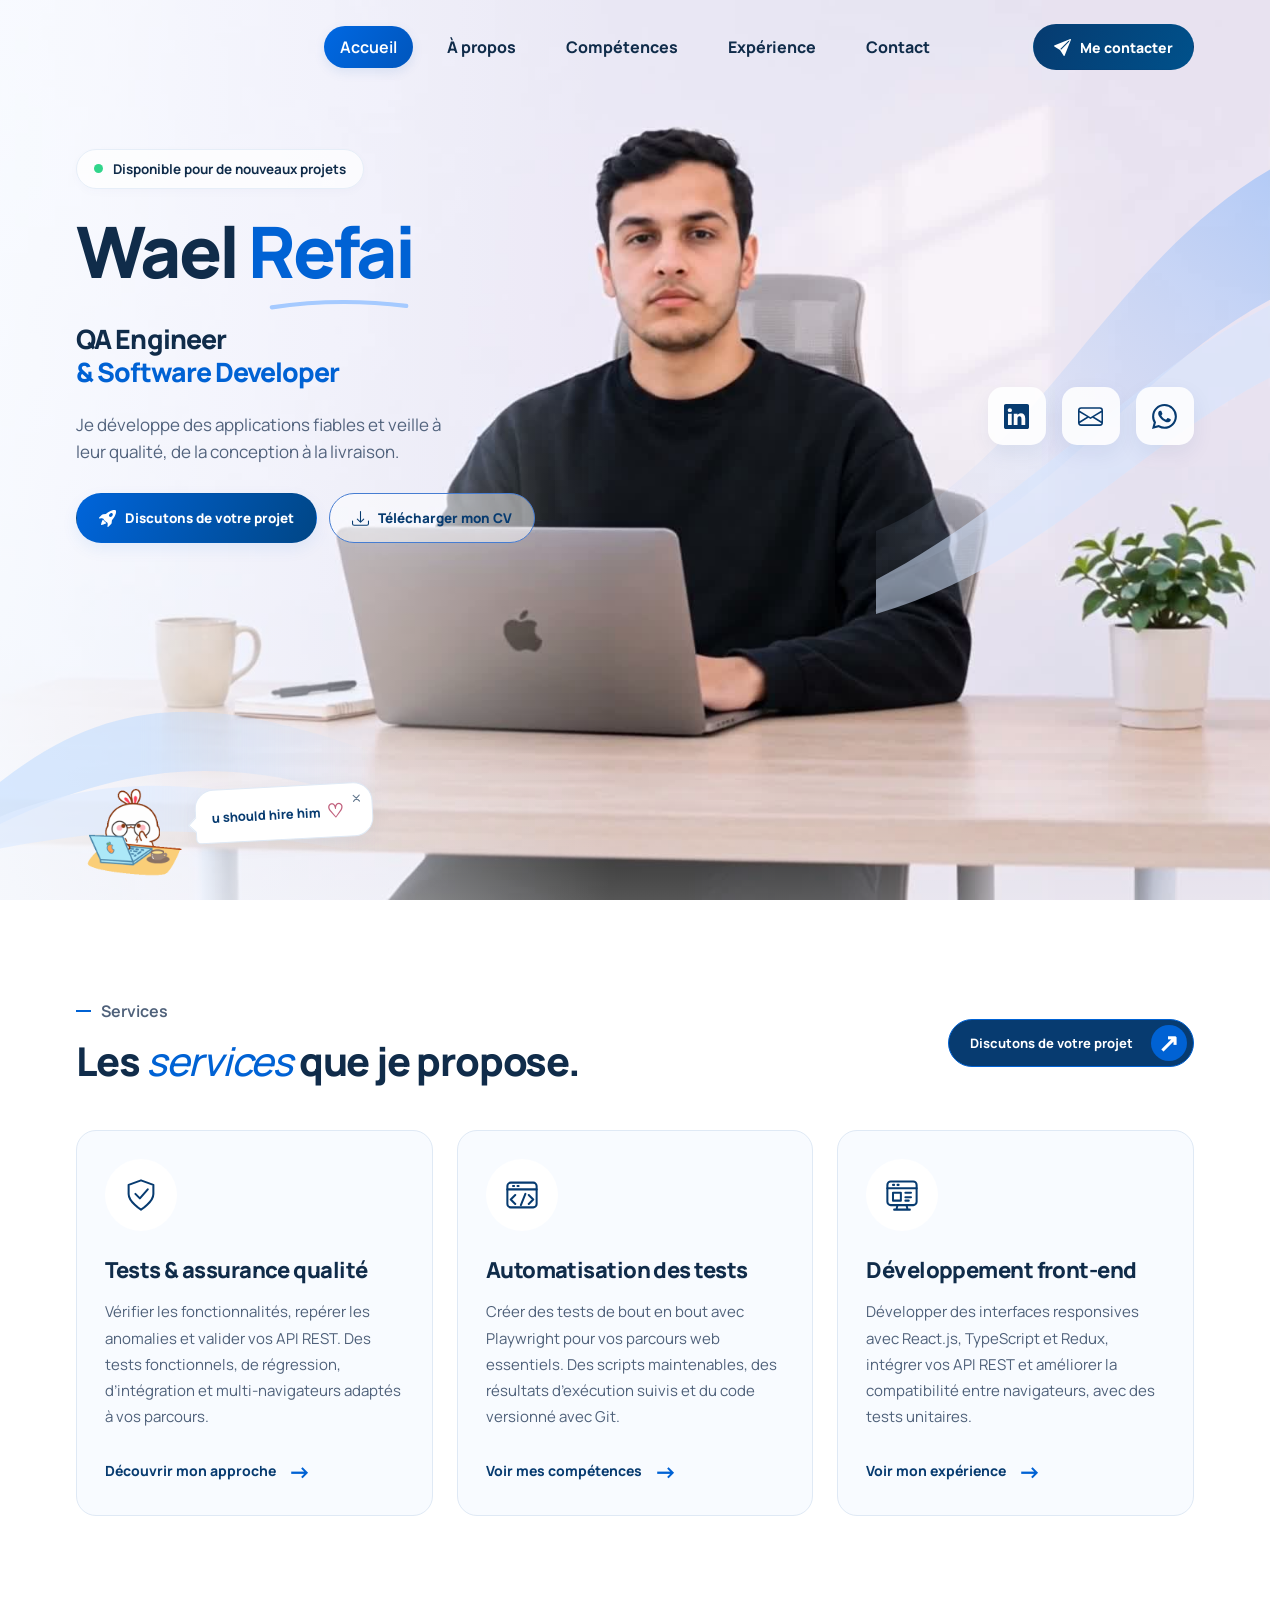
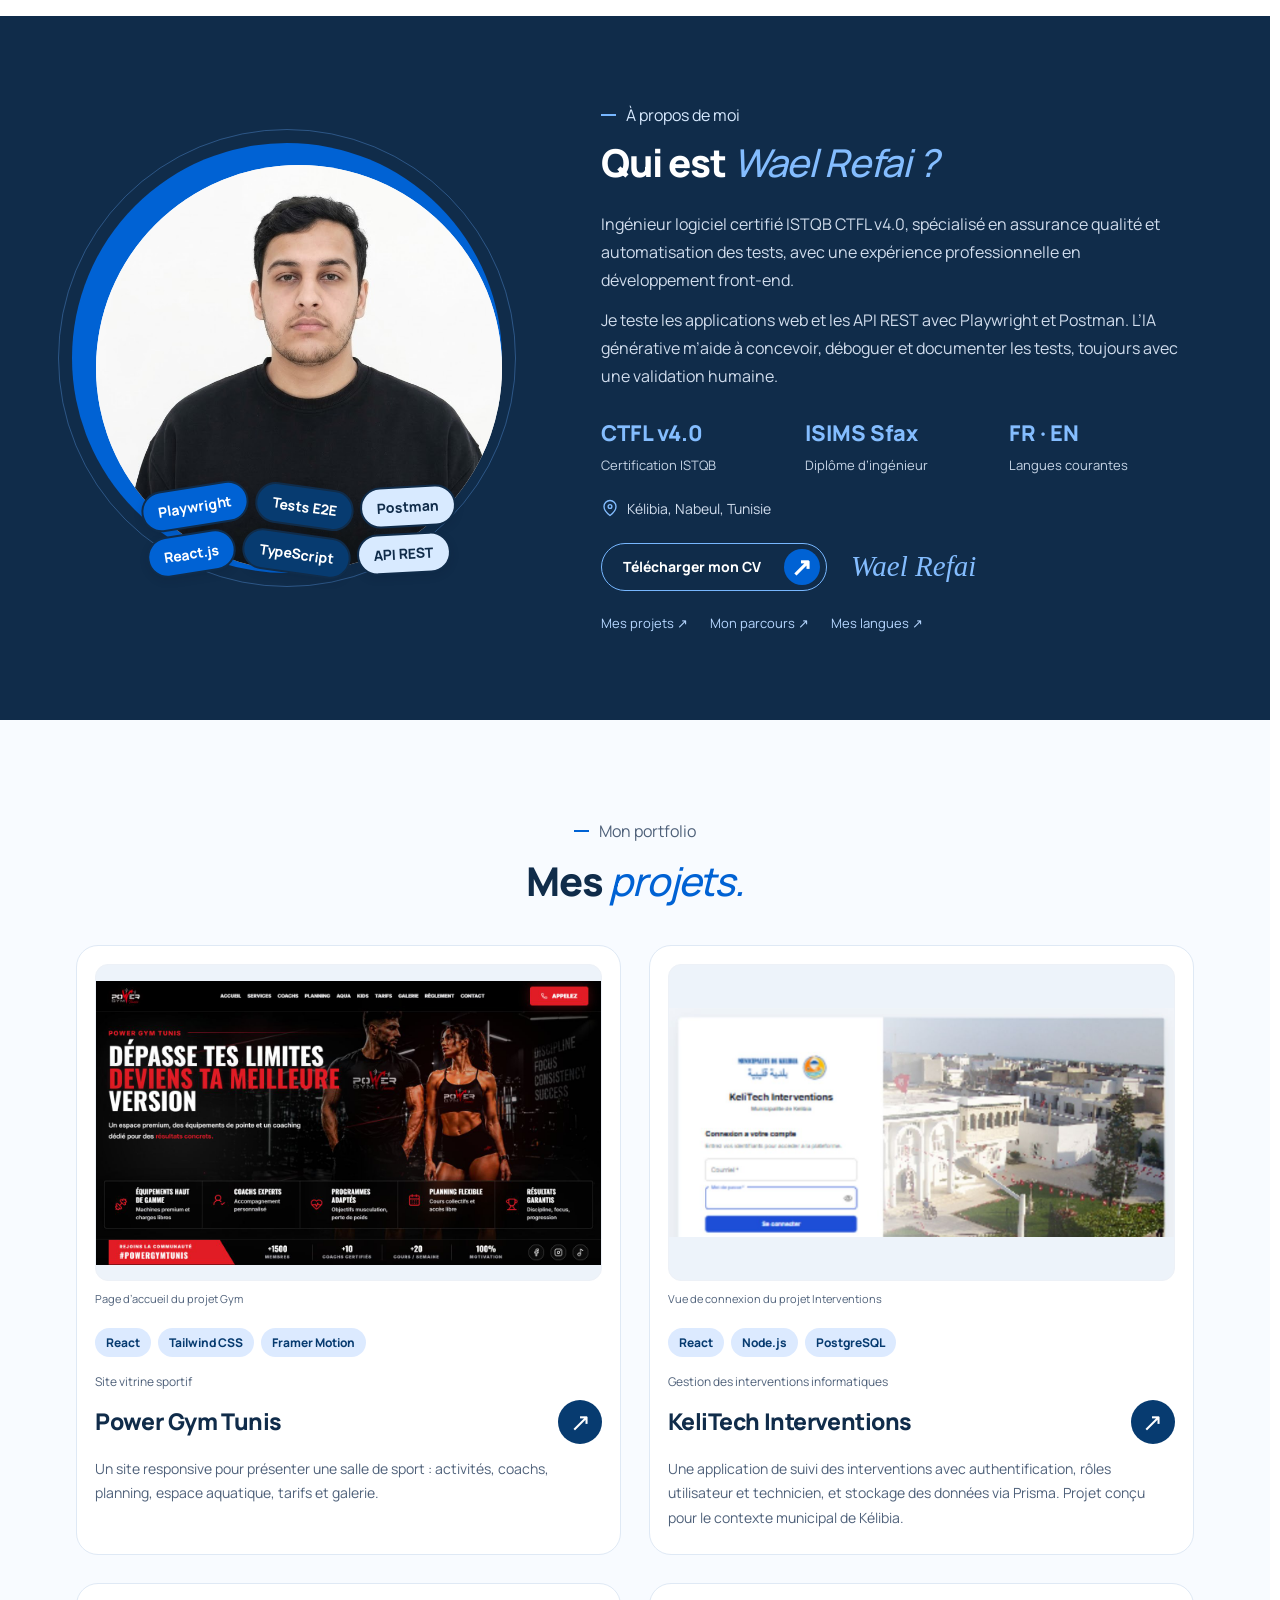
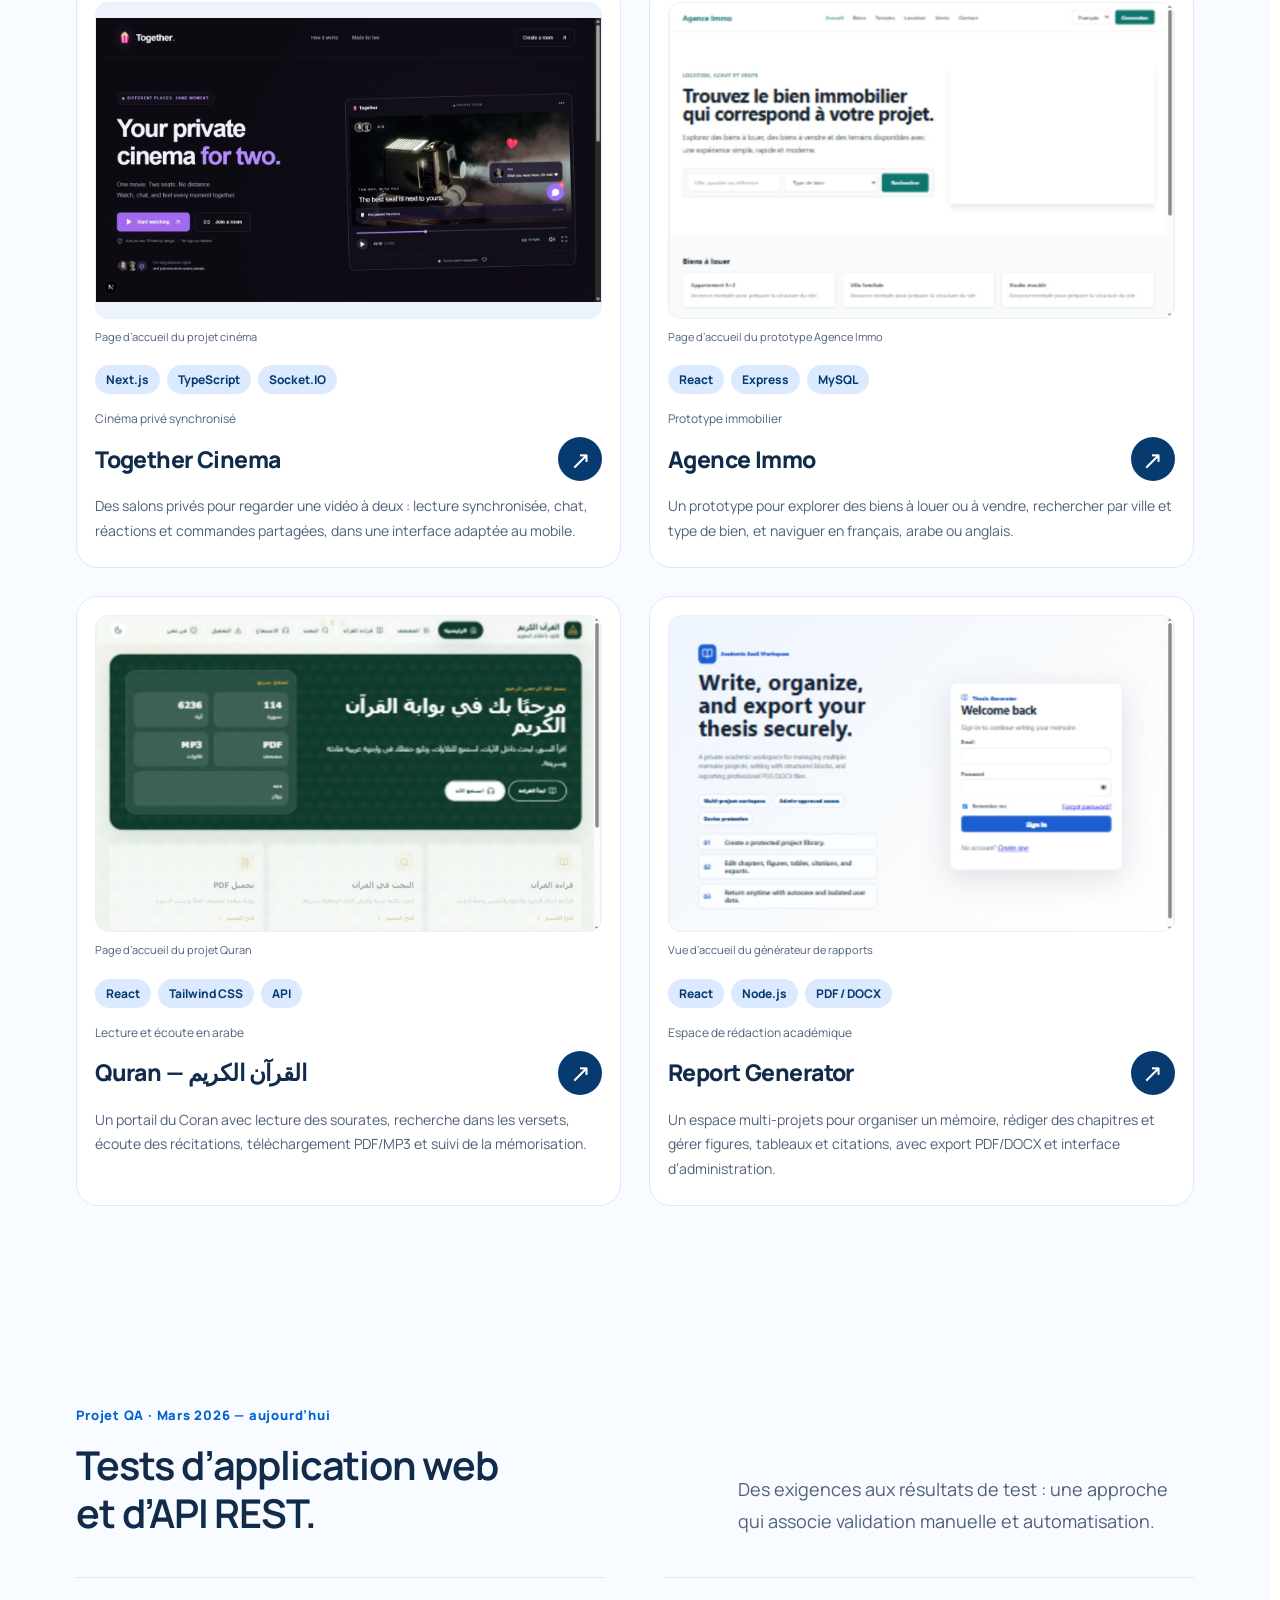
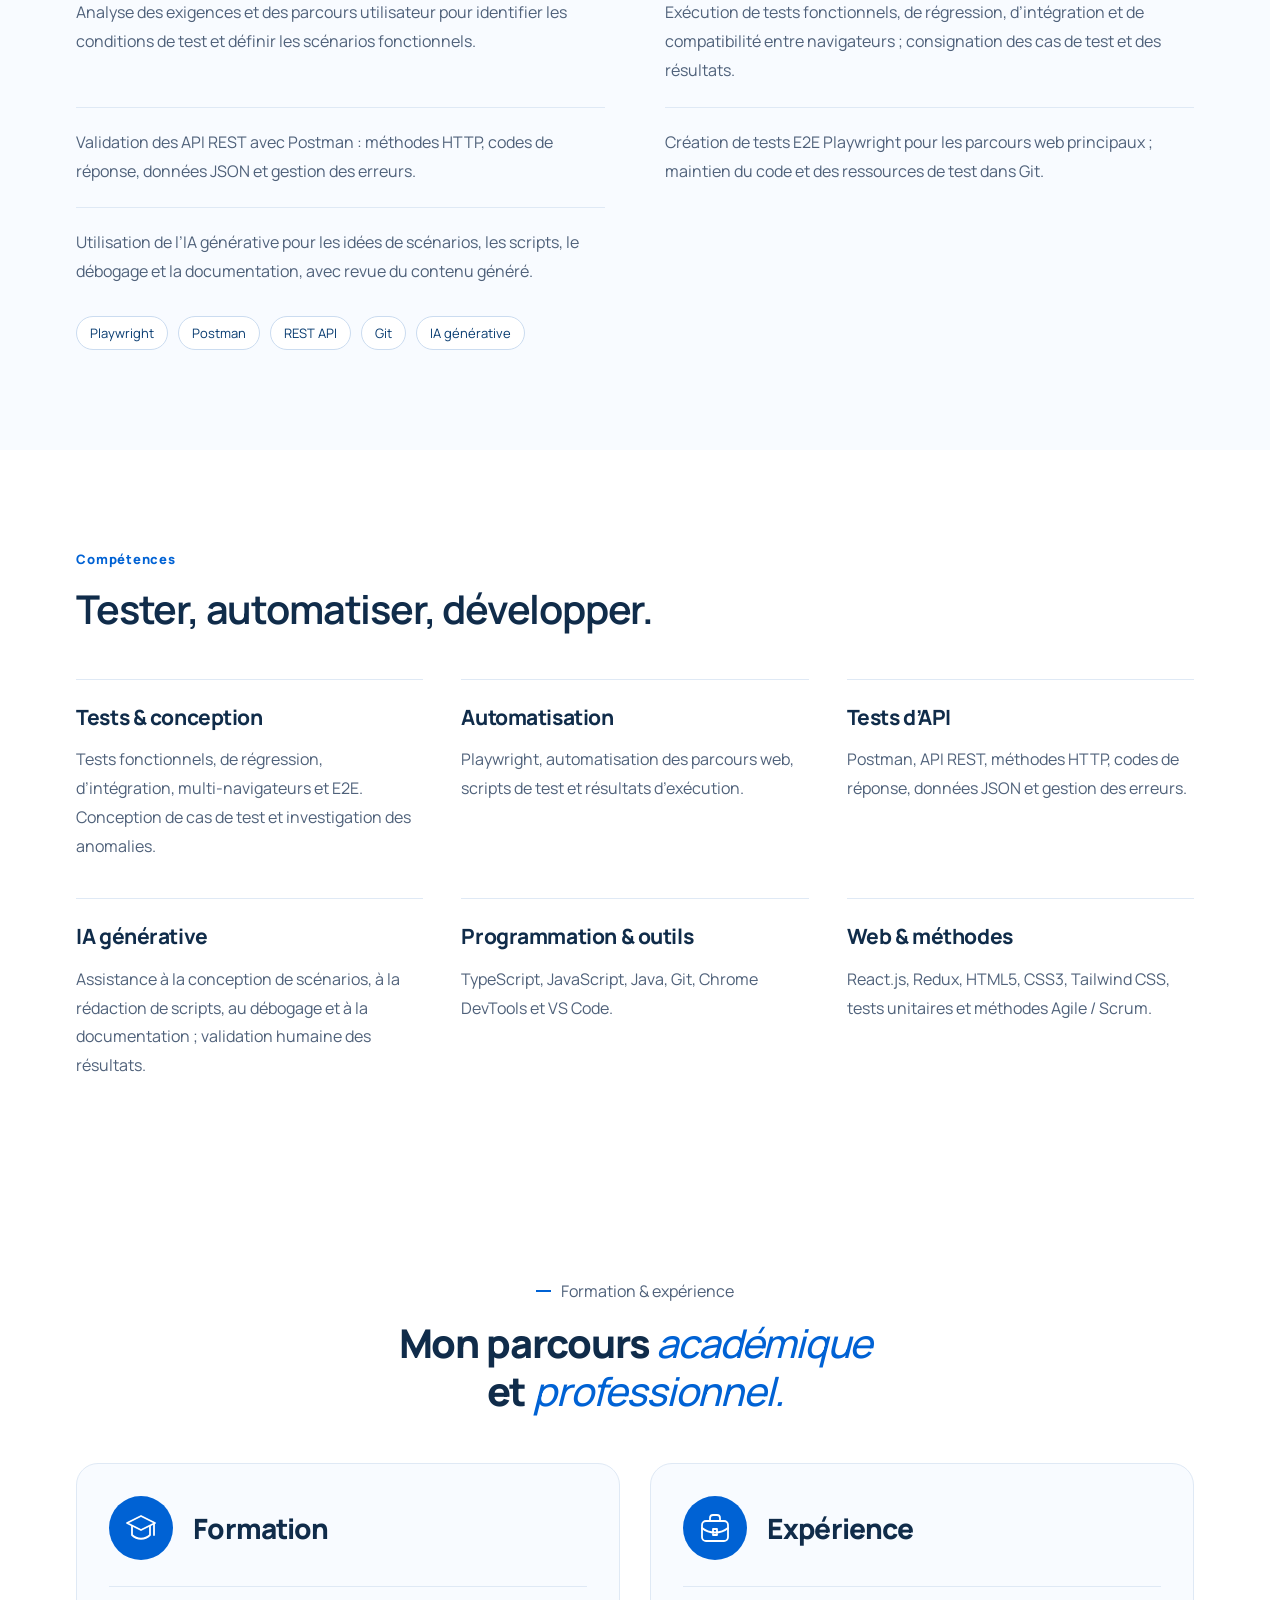
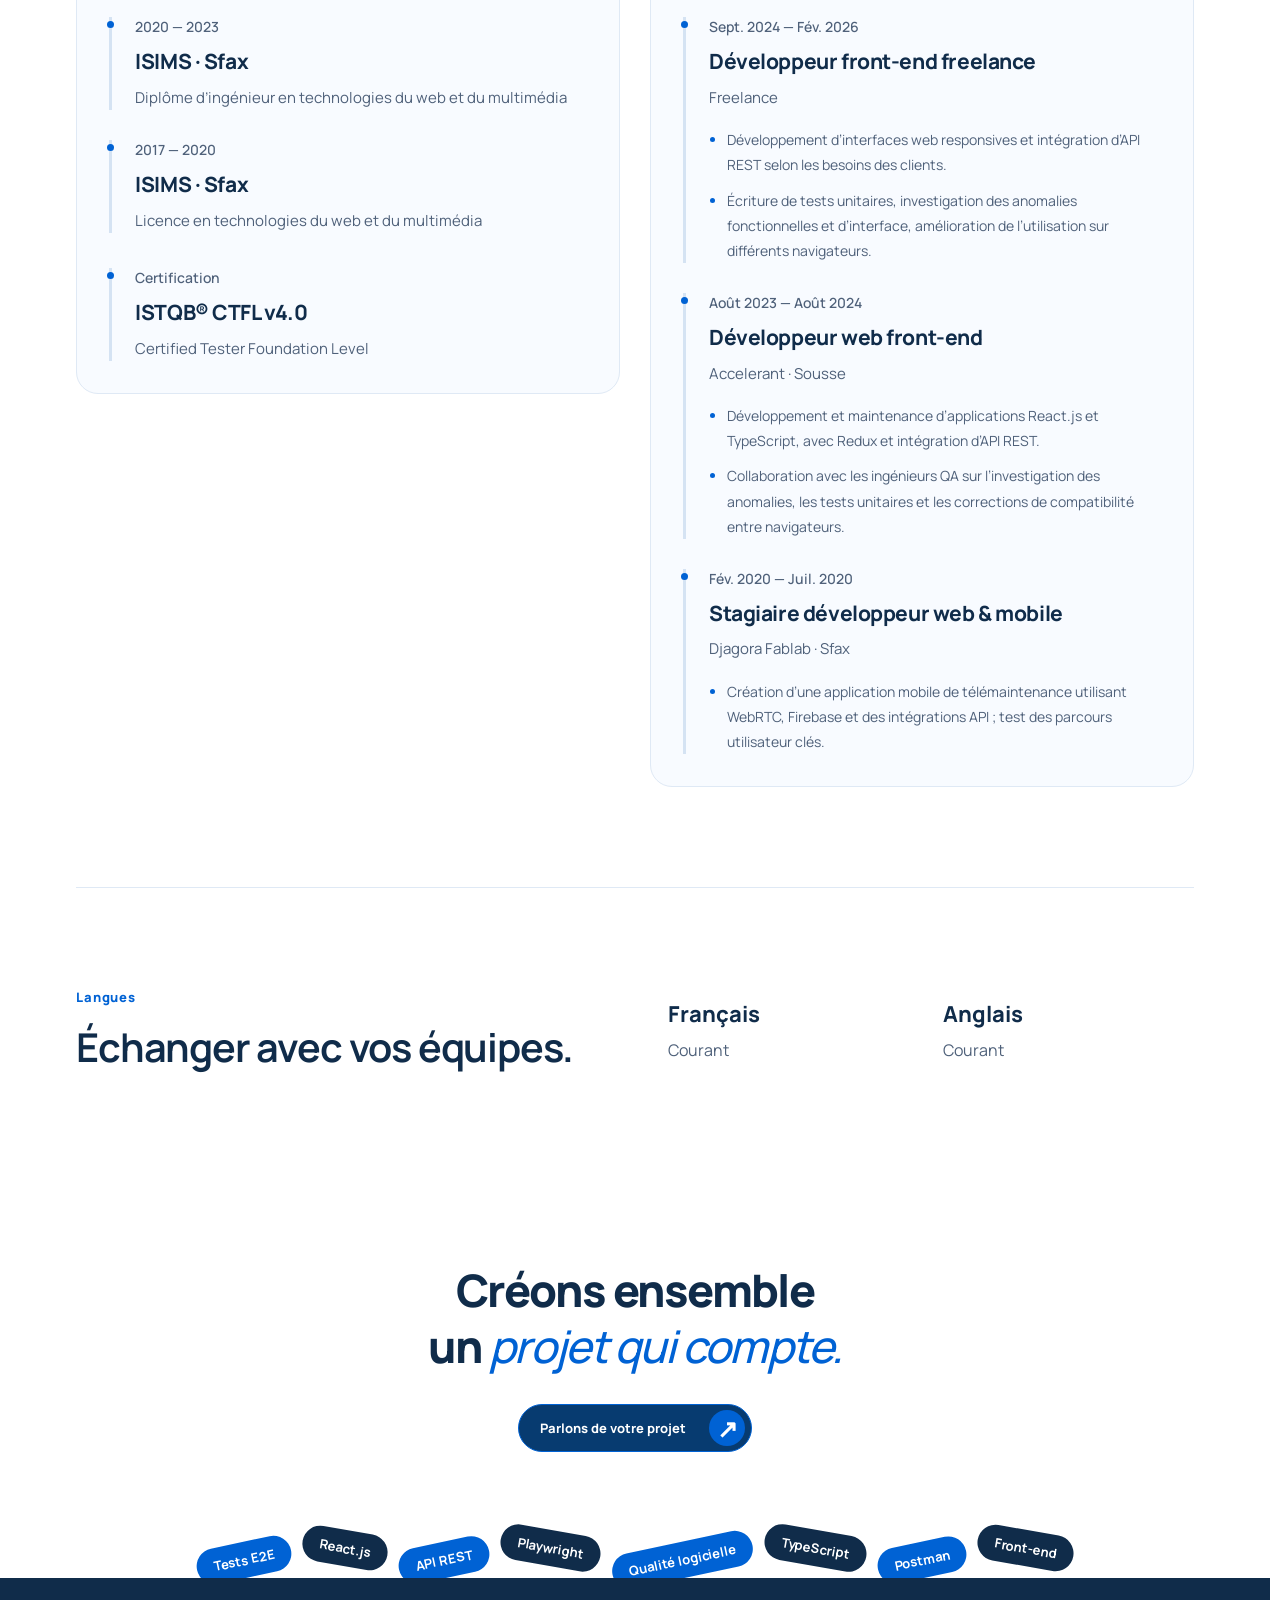
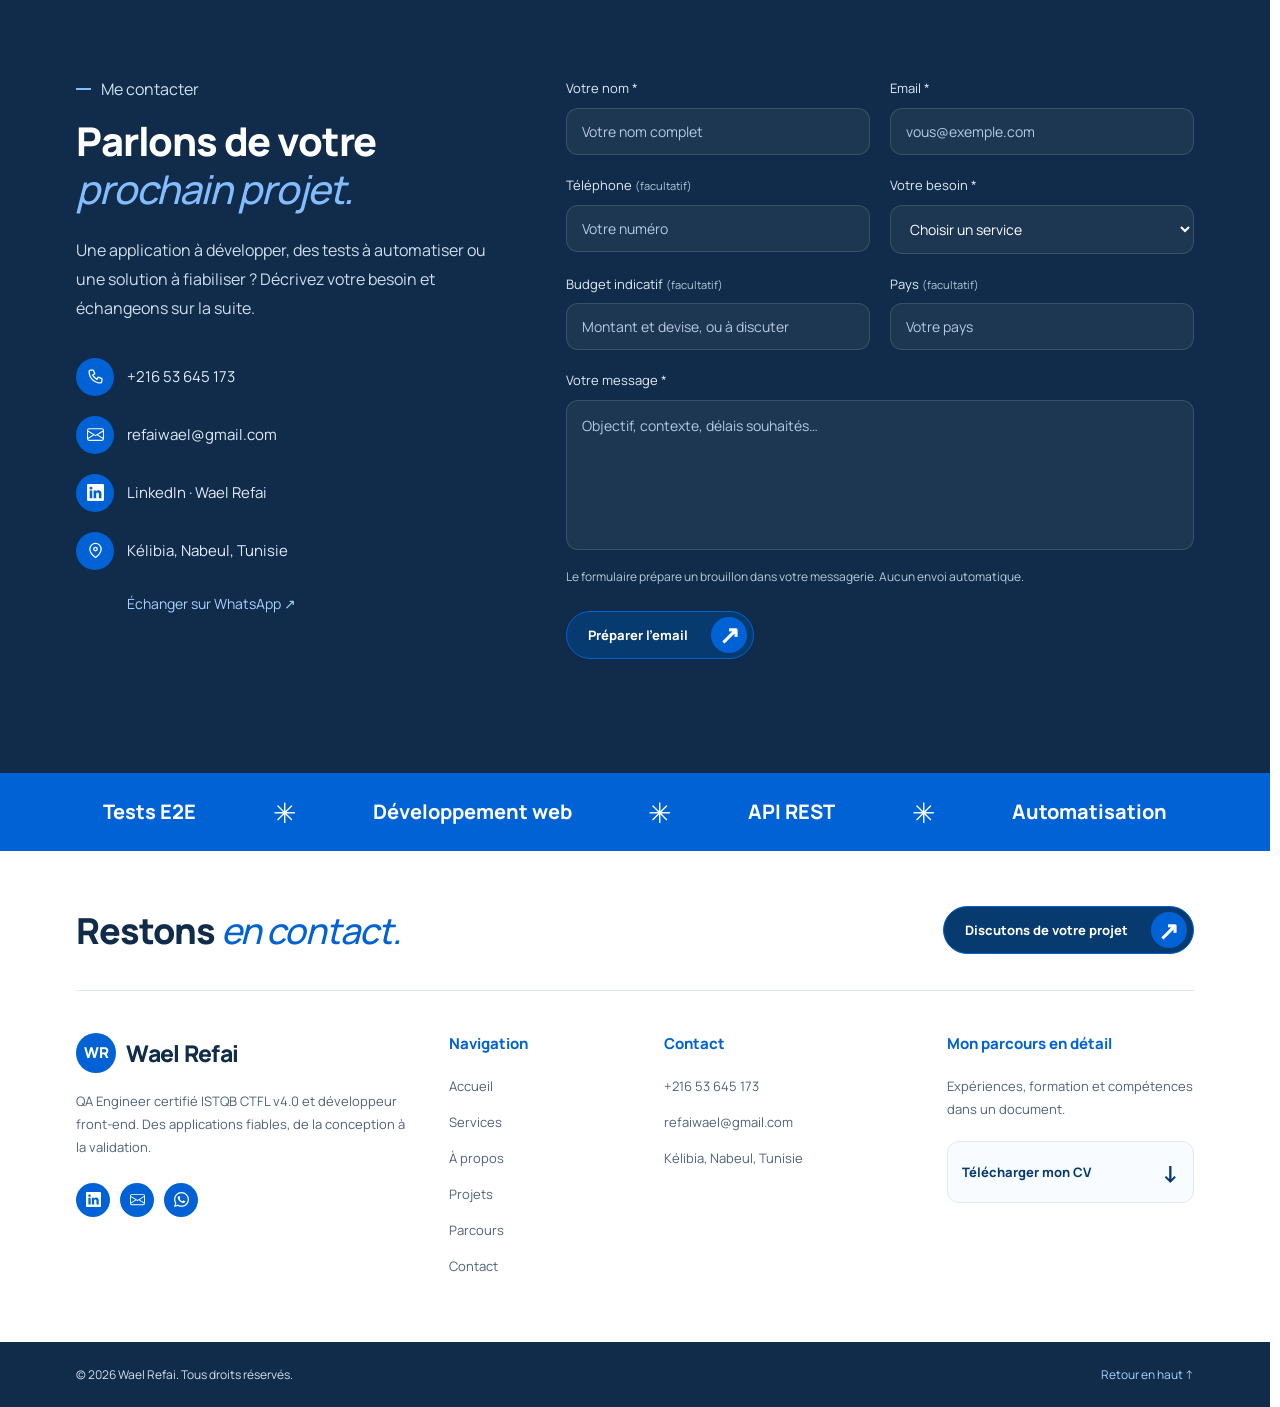
==== commit 2b614418: "Add collaboration CTA, email-draft contact form and expanded footer" ====
--- a/index.html
+++ b/index.html
@@ -54,6 +54,8 @@
   <link rel="stylesheet" href="services.css?v=services-1">
   <link rel="stylesheet" href="journey.css?v=journey-1">
   <link rel="stylesheet" href="projects.css?v=real-projects-2">
+  <link rel="stylesheet" href="contact.css?v=studio-1">
+  <script src="contact.js?v=studio-1" defer></script>
   <script src="app.js?v=bunny-1" defer></script>
   <script src="startup.js?v=mobile-second-one-1" defer></script>
 </head>
@@ -155,19 +157,20 @@
       </div>
     </section>
     <section class="cv-languages section page-width" id="langues" aria-labelledby="languages-title"><div><p class="cv-kicker">Langues</p><h2 id="languages-title">Échanger avec vos équipes.</h2></div><dl><div><dt>Français</dt><dd>Courant</dd></div><div><dt>Anglais</dt><dd>Courant</dd></div></dl></section>
-    <section class="contact-section section" id="contact" aria-labelledby="contact-title">
-      <div class="page-width contact-layout">
-        <div class="contact-copy">
-          <h2 id="contact-title">Parlons de votre<br>prochain projet.</h2>
-          <p>Un projet, une opportunité ou une question ?<br>Je vous invite à m’écrire.</p>
-          <a class="contact-email" href="mailto:refaiwael@gmail.com">refaiwael@gmail.com</a>
-        </div>
-        <div class="contact-options">
-          <a href="https://wa.me/21653645173" target="_blank" rel="noopener noreferrer" aria-label="WhatsApp, +216 53 645 173 (nouvel onglet)"><span class="contact-channel">WhatsApp</span><span class="contact-value">+216 53 645 173</span><span class="contact-action">Écrire</span></a>
-          <a href="https://www.linkedin.com/in/refaiwael/" target="_blank" rel="noopener noreferrer" aria-label="LinkedIn, profil de Wael Refai (nouvel onglet)"><span class="contact-channel">LinkedIn</span><span class="contact-value">Wael Refai</span><span class="contact-action">Voir le profil</span></a>
-        </div>
-      </div>
-    </section>
+    <section class="collaborate-section" aria-labelledby="collaborate-title"><div class="page-width"><h2 id="collaborate-title">Créons ensemble<br>un <em>projet qui compte.</em></h2><a class="contact-pill" href="#contact">Parlons de votre projet <span aria-hidden="true">↗</span></a><ul class="collaborate-tags" aria-label="Domaines d’intervention"><li>Tests E2E</li><li>React.js</li><li>API REST</li><li>Playwright</li><li>Qualité logicielle</li><li>TypeScript</li><li>Postman</li><li>Front-end</li></ul></div></section>
+    <section class="contact-studio section" id="contact" aria-labelledby="contact-title"><div class="page-width contact-studio-grid"><div class="contact-studio-copy"><p class="contact-eyebrow">Me contacter</p><h2 id="contact-title">Parlons de votre<br><em>prochain projet.</em></h2><p>Une application à développer, des tests à automatiser ou une solution à fiabiliser ? Décrivez votre besoin et échangeons sur la suite.</p><ul class="contact-addresses">
+      <li><span aria-hidden="true"><svg class="contact-line-icon" viewBox="0 0 24 24"><path d="M5 3h4l2 5-3 2a16 16 0 0 0 6 6l2-3 5 2v4a2 2 0 0 1-2 2C10 21 3 14 3 5a2 2 0 0 1 2-2Z"/></svg></span><a href="tel:+21653645173">+216 53 645 173</a></li><li><span aria-hidden="true"><svg viewBox="0 0 16 16"><use href="assets/contact-icons.svg#email"/></svg></span><a href="mailto:refaiwael@gmail.com">refaiwael@gmail.com</a></li><li><span aria-hidden="true"><svg viewBox="0 0 16 16"><use href="assets/contact-icons.svg#linkedin"/></svg></span><a href="https://www.linkedin.com/in/refaiwael/" target="_blank" rel="noopener noreferrer">LinkedIn · Wael Refai</a></li><li><span aria-hidden="true"><svg class="contact-line-icon" viewBox="0 0 24 24"><path d="M20 10c0 6-8 12-8 12S4 16 4 10a8 8 0 1 1 16 0Z"/><circle cx="12" cy="10" r="2.5"/></svg></span><p>Kélibia, Nabeul, Tunisie</p></li></ul><a class="contact-whatsapp" href="https://wa.me/21653645173" target="_blank" rel="noopener noreferrer">Échanger sur WhatsApp ↗</a></div>
+      <form id="project-contact-form" class="project-contact-form" novalidate><div class="contact-fields">
+        <div class="contact-field"><label for="contact-name">Votre nom *</label><input id="contact-name" name="name" autocomplete="name" required maxlength="120" placeholder="Votre nom complet" aria-describedby="contact-name-error"><span class="field-error" id="contact-name-error"></span></div>
+        <div class="contact-field"><label for="contact-email">Email *</label><input id="contact-email" name="email" type="email" autocomplete="email" required maxlength="180" placeholder="vous@exemple.com" aria-describedby="contact-email-error"><span class="field-error" id="contact-email-error"></span></div>
+        <div class="contact-field"><label for="contact-phone">Téléphone <small>(facultatif)</small></label><input id="contact-phone" name="phone" type="tel" autocomplete="tel" maxlength="50" placeholder="Votre numéro"></div>
+        <div class="contact-field"><label for="contact-service">Votre besoin *</label><select id="contact-service" name="service" required aria-describedby="contact-service-error"><option value="">Choisir un service</option>Tests & assurance qualité</option><option>Automatisation des tests</option><option>Développement front-end</option><option>Autre projet ou opportunité</option></select><span class="field-error" id="contact-service-error"></span></div>
+        <div class="contact-field"><label for="contact-budget">Budget indicatif <small>(facultatif)</small></label><input id="contact-budget" name="budget" maxlength="100" placeholder="Montant et devise, ou à discuter"></div>
+        <div class="contact-field"><label for="contact-country">Pays <small>(facultatif)</small></label><input id="contact-country" name="country" autocomplete="country-name" maxlength="100" placeholder="Votre pays"></div>
+        <div class="contact-field contact-field-wide"><label for="contact-message">Votre message *</label><textarea id="contact-message" name="message" rows="5" required maxlength="2000" placeholder="Objectif, contexte, délais souhaités…" aria-describedby="contact-message-error"></textarea><span class="field-error" id="contact-message-error"></span></div>
+      </div><p class="contact-form-note">Le formulaire prépare un brouillon dans votre messagerie. Aucun envoi automatique.</p><button class="contact-pill" type="submit">Préparer l’email <span aria-hidden="true">↗</span></button><p id="contact-form-status" class="contact-form-status" role="status"></p>
+      <div id="contact-draft" class="contact-draft" hidden><h3>Votre brouillon est prêt</h3><p>Ouvrez-le dans votre messagerie pour le relire et l’envoyer. Vous pouvez aussi copier le texte ci-dessous.</p><a id="contact-draft-link" class="contact-draft-link">Ouvrir le brouillon ↗</a><pre id="contact-draft-preview"></pre></div></form>
+    </div></section>
   </main>
       <aside class="hire-bunny" data-enter=".75" aria-label="Un petit mot du lapin">
         <img src="assets/cute-rabbit.gif?v=loop-1" width="370" height="300" alt="" decoding="async" fetchpriority="low">
@@ -176,6 +179,7 @@
           <button class="bunny-dismiss" type="button" aria-label="Masquer le lapin" title="Masquer le lapin"><svg viewBox="0 0 16 16" aria-hidden="true"><path d="m4 4 8 8m0-8-8 8"/></svg></button>
         </div>
       </aside>
-  <footer class="site-footer page-width"><a class="footer-name" href="#accueil">Wael Refai</a><p>© <span id="year">2026</span> Wael Refai</p><a href="#accueil">Retour en haut</a></footer>
+  <footer class="footer-studio"><div class="footer-ribbon" aria-hidden="true"><span>Tests E2E</span><b>✳</b><span>Développement web</span><b>✳</b><span>API REST</span><b>✳</b><span>Automatisation</span></div><div class="page-width"><div class="footer-connect"><h2>Restons <em>en contact.</em></h2><a class="contact-pill" href="#contact">Discutons de votre projet <span aria-hidden="true">↗</span></a></div><div class="footer-columns"><div class="footer-intro"><a class="footer-brand" href="#accueil"><span aria-hidden="true">WR</span>Wael Refai</a><p>QA Engineer certifié ISTQB CTFL v4.0 et développeur front-end. Des applications fiables, de la conception à la validation.</p><div class="footer-socials"><a href="https://www.linkedin.com/in/refaiwael/" target="_blank" rel="noopener noreferrer" aria-label="LinkedIn (nouvel onglet)"><svg viewBox="0 0 16 16"><use href="assets/contact-icons.svg#linkedin"/></svg></a><a href="mailto:refaiwael@gmail.com" aria-label="Email"><svg viewBox="0 0 16 16"><use href="assets/contact-icons.svg#email"/></svg></a><a href="https://wa.me/21653645173" target="_blank" rel="noopener noreferrer" aria-label="WhatsApp (nouvel onglet)"><svg viewBox="0 0 16 16"><use href="assets/contact-icons.svg#whatsapp"/></svg></a></div></div>
+      <nav class="footer-nav" aria-label="Navigation de pied de page"><h3>Navigation</h3><a href="#accueil">Accueil</a><a href="#services">Services</a><a href="#a-propos">À propos</a><a href="#projets">Projets</a><a href="#experience">Parcours</a><a href="#contact">Contact</a></nav><div class="footer-info"><h3>Contact</h3><a href="tel:+21653645173">+216 53 645 173</a><a href="mailto:refaiwael@gmail.com">refaiwael@gmail.com</a><p>Kélibia, Nabeul, Tunisie</p></div><div class="footer-cv"><h3>Mon parcours en détail</h3><p>Expériences, formation et compétences dans un document.</p><a href="assets/WaelRefaiCV.pdf?v=cv-1" download="WaelRefaiCV.pdf">Télécharger mon CV <span aria-hidden="true">↓</span></a></div></div></div><div class="footer-bottom"><div class="page-width"><p>© <span id="year">2026</span> Wael Refai. Tous droits réservés.</p><a href="#accueil">Retour en haut ↑</a></div></div></footer>
 </body>
 </html>
--- a/contact.css
+++ b/contact.css
@@ -0,0 +1,70 @@
+.collaborate-section { padding-top:90px; text-align:center; overflow:hidden; }
+.collaborate-section h2 { font-size:clamp(32px,3.5vw,48px); line-height:1.25; font-weight:800; letter-spacing:-.035em; margin-bottom:30px; }
+.collaborate-section em,.footer-connect em { color:var(--blue); font-weight:500; }
+.contact-pill { display:inline-flex; align-items:center; gap:23px; padding:5px 6px 5px 21px; min-height:48px; border:1px solid var(--blue); border-radius:28px; background:var(--deep); color:#fff; font-size:13px; font-weight:750; cursor:pointer; }
+.contact-pill>span { display:grid; place-items:center; width:36px; height:36px; border-radius:50%; background:var(--blue); color:#fff; font-size:25px; }
+.contact-pill:hover { background:var(--blue); }
+.collaborate-tags { display:flex; flex-wrap:wrap; align-items:flex-end; justify-content:center; gap:10px; padding:0 10px; margin:58px 0 0; list-style:none; min-height:68px; }
+.collaborate-tags li { padding:9px 17px; border-radius:24px; background:var(--blue); color:#fff; font-size:13px; font-weight:700; transform:rotate(-12deg); }
+.collaborate-tags li:nth-child(even) { background:var(--ink); transform:rotate(10deg); margin-bottom:12px; }
+.contact-studio { background:var(--ink); color:#fff; }
+.contact-studio-grid { display:grid; grid-template-columns:.85fr 1.3fr; gap:80px; }
+.contact-eyebrow { display:flex; align-items:center; gap:10px; font-size:16px; color:#d0e1f4; margin-bottom:18px; }
+.contact-eyebrow::before { content:""; width:15px; height:2px; background:#84bdff; }
+.contact-studio h2 { font-weight:800; }
+.contact-studio h2 em { font-weight:500; color:#84bdff; }
+.contact-studio-copy>p:not(.contact-eyebrow) { color:#cfdded; line-height:1.8; font-size:16px; margin-top:23px; max-width:42ch; }
+.contact-addresses { display:grid; gap:20px; padding:0; list-style:none; margin:35px 0 22px; }
+.contact-addresses li { display:flex; align-items:center; gap:13px; font-size:15px; color:#e1ebf8; min-width:0; }
+.contact-addresses li>span { width:38px; height:38px; flex-shrink:0; display:grid; place-items:center; border-radius:50%; background:var(--blue); color:#fff; font-size:22px; }
+.contact-addresses svg { width:17px; height:17px; fill:currentColor; stroke:none; }
+.contact-addresses a { overflow-wrap:anywhere; }
+.contact-addresses a:hover,.contact-whatsapp:hover { text-decoration:underline; }
+.contact-whatsapp { color:#a9ceff; font-size:14px; margin-left:51px; }
+.contact-fields { display:grid; grid-template-columns:1fr 1fr; gap:20px; }
+.contact-field { min-width:0; display:flex; flex-direction:column; }
+.contact-field label { font-size:13px; color:#e1ebf8; margin-bottom:9px; line-height:1.6; }
+.contact-field small { font-size:11px; color:#b7c9de; }
+.contact-field input,.contact-field select,.contact-field textarea { box-sizing:border-box; width:100%; min-width:0; border:1px solid #ffffff20; border-radius:12px; padding:13px 15px; background:#ffffff0e; color:#fff; font:inherit; font-size:14px; min-height:46px; }
+.contact-field input::placeholder,.contact-field textarea::placeholder { color:#b7c9de; opacity:1; }
+.contact-field select { color-scheme:dark; }
+.contact-field option { background:var(--ink); color:#fff; }
+.contact-field textarea { resize:none; min-height:150px; line-height:1.7; }
+.contact-field input:focus-visible,.contact-field select:focus-visible,.contact-field textarea:focus-visible { outline:2px solid #84bdff; outline-offset:3px; }
+.contact-field [aria-invalid=true] { border-color:#ffb7b7; }
+.contact-field-wide { grid-column:1/-1; }
+.field-error { color:#ffc6c6; font-size:12px; margin-top:6px; line-height:1.5; }
+.field-error:empty { display:none; }
+.contact-form-note { color:#b7c9de; font-size:12px; line-height:1.7; margin:17px 0 23px; }
+.contact-form-status { margin-top:14px; color:#cde2ff; font-size:13px; line-height:1.6; }
+.contact-draft { border:1px solid #84bdff66; border-radius:16px; padding:22px; margin-top:24px; background:#ffffff08; }
+.contact-draft[hidden] { display:none; }
+.contact-draft h3 { font-size:20px; }
+.contact-draft p { font-size:13px; line-height:1.8; color:#cbdced; margin:12px 0; }
+.contact-draft-link { display:inline-block; color:#aed0ff; text-decoration:underline; font-weight:750; font-size:14px; }
+.contact-draft pre { white-space:pre-wrap; overflow-wrap:anywhere; font:inherit; font-size:13px; line-height:1.8; color:#d6e3f3; margin-bottom:0; }
+.footer-ribbon { display:flex; align-items:center; justify-content:space-around; gap:24px; flex-wrap:wrap; padding:20px 6%; background:var(--blue); color:#fff; font-size:20px; font-weight:750; }
+.footer-ribbon b { font-size:28px; font-weight:400; }
+.footer-connect { display:flex; align-items:center; justify-content:space-between; gap:30px; padding:55px 0 35px; border-bottom:1px solid var(--line); }
+.footer-connect h2 { font-size:clamp(28px,2.8vw,40px); font-weight:800; letter-spacing:-.03em; }
+.footer-columns { display:grid; grid-template-columns:1.5fr .8fr 1.1fr 1.1fr; gap:36px; padding:42px 0 65px; }
+.footer-brand { display:inline-flex; align-items:center; gap:10px; font-size:23px; font-weight:800; letter-spacing:-.03em; }
+.footer-brand>span { width:40px; height:40px; border-radius:50%; display:grid; place-items:center; background:var(--blue); color:#fff; font-size:15px; }
+.footer-intro>p,.footer-cv>p { color:var(--muted); font-size:13px; line-height:1.8; margin-top:17px; }
+.footer-socials { display:flex; gap:10px; margin-top:23px; }
+.footer-socials a { display:grid; place-items:center; width:34px; height:34px; border-radius:50%; background:var(--blue); color:#fff; }
+.footer-socials svg { width:15px; height:15px; fill:currentColor; stroke:none; }
+.footer-columns h3 { font-size:15px; color:var(--blue); margin-bottom:21px; font-weight:750; }
+.footer-nav,.footer-info { display:flex; flex-direction:column; gap:14px; }
+.footer-nav h3,.footer-info h3 { margin-bottom:7px; }
+.footer-nav>a,.footer-info>a,.footer-info>p { font-size:13px; color:var(--muted); line-height:1.7; overflow-wrap:anywhere; }
+.footer-nav>a:hover,.footer-info>a:hover { color:var(--blue); text-decoration:underline; }
+.footer-cv>a { display:flex; align-items:center; justify-content:space-between; gap:12px; background:var(--paper); border:1px solid var(--line); border-radius:12px; padding:14px; margin-top:20px; font-size:13px; color:var(--deep); font-weight:750; }
+.footer-cv>a span { font-size:23px; }
+.footer-bottom { background:var(--ink); color:#d3e0ef; font-size:12px; }
+.footer-bottom>.page-width { display:flex; justify-content:space-between; align-items:center; gap:20px; padding-block:24px; }
+.footer-bottom a { color:#aecfff; }
+@media(max-width:1000px) { .contact-studio-grid { gap:40px; grid-template-columns:1fr 1.3fr; } .contact-fields { gap:16px; } .footer-columns { grid-template-columns:1.3fr 1fr; } }
+@media(max-width:760px) { .collaborate-section { padding-top:60px; } .collaborate-tags { gap:8px; margin-top:38px; padding-bottom:14px; } .collaborate-tags li { font-size:11px; padding:8px 13px; } .contact-studio-grid { grid-template-columns:1fr; gap:38px; } .contact-studio { padding-block:60px; } .contact-fields { grid-template-columns:1fr; gap:18px; } .contact-field-wide { grid-column:auto; } .footer-connect { align-items:flex-start; flex-direction:column; padding-top:40px; } .footer-ribbon { font-size:14px; gap:16px; padding:16px 6%; } .footer-ribbon b { font-size:20px; } .footer-ribbon b:last-of-type { display:none; } .footer-columns { gap:30px; grid-template-columns:1fr 1fr; padding-bottom:40px; } .footer-intro,.footer-cv { grid-column:1/-1; } .footer-bottom>.page-width { align-items:flex-start; flex-direction:column; gap:13px; padding-bottom:115px; } }
+
+.contact-addresses svg.contact-line-icon { fill:none; stroke:currentColor; stroke-width:1.8; }
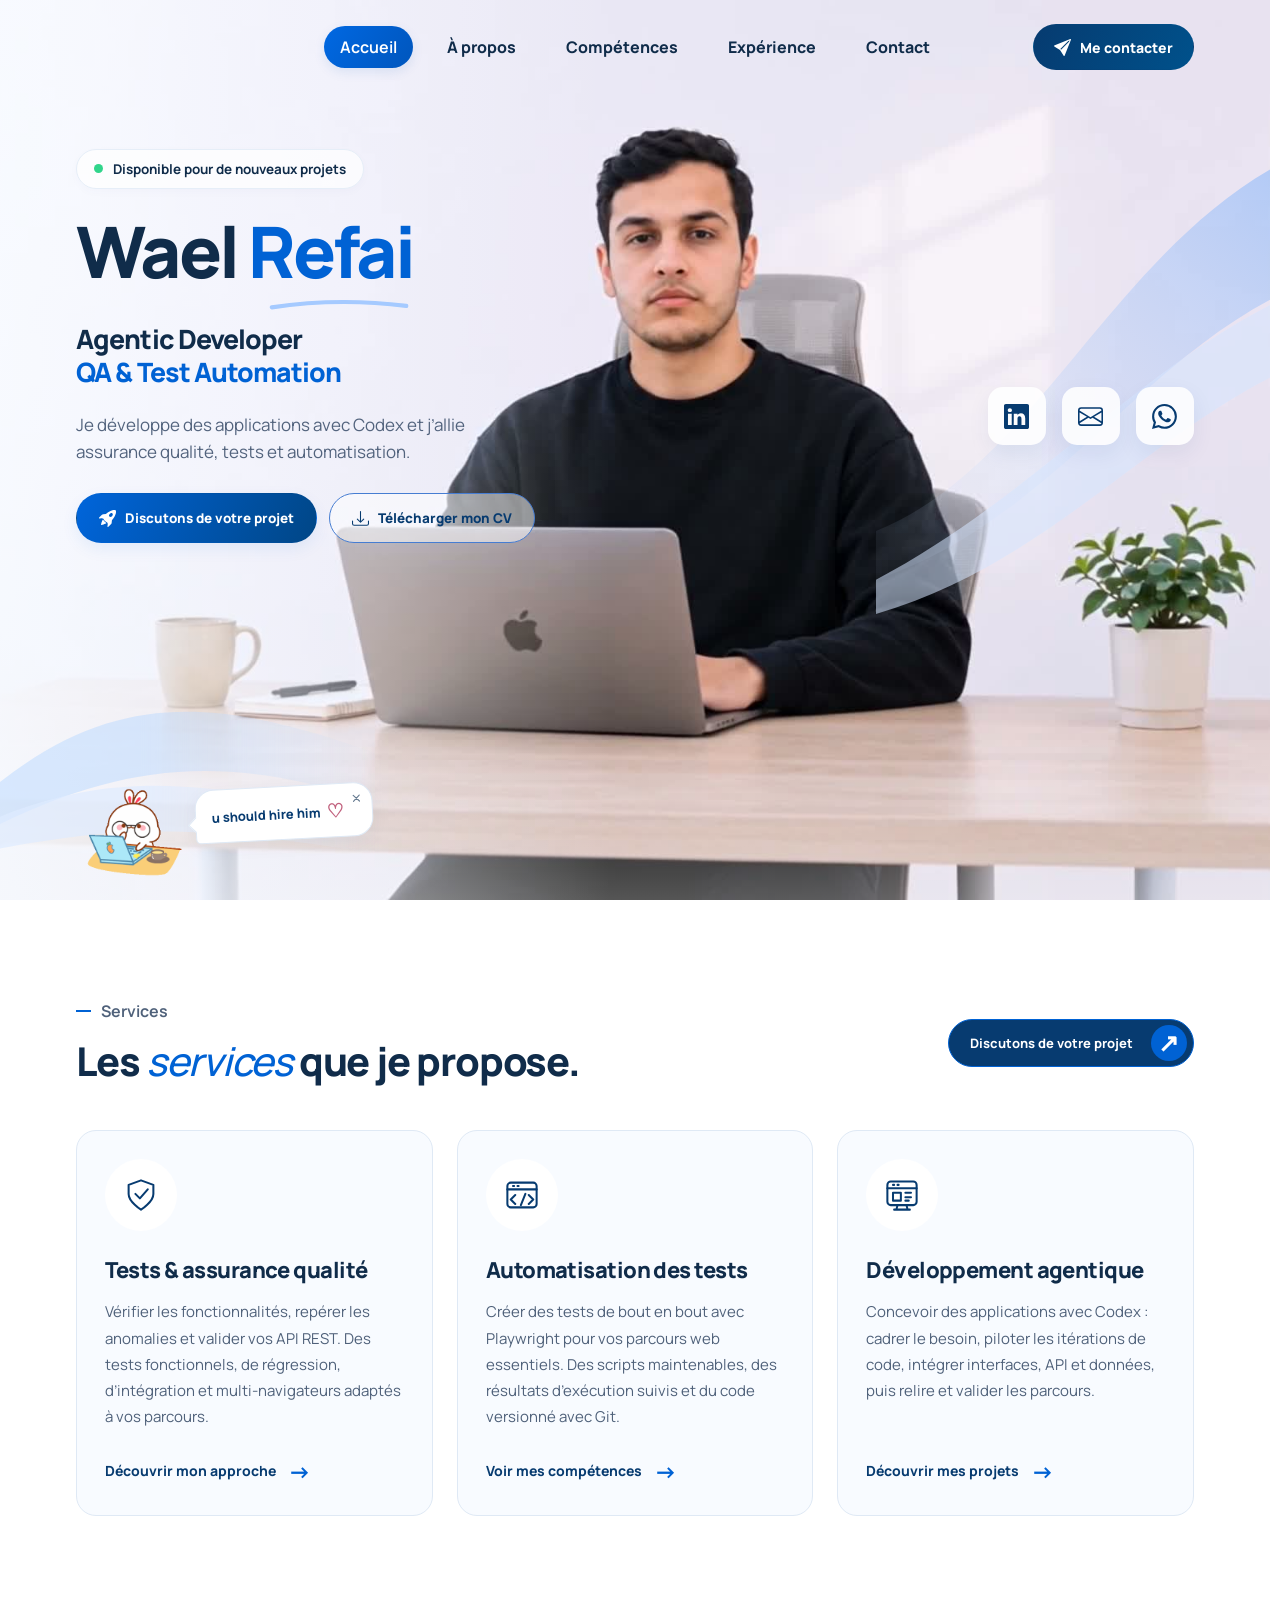
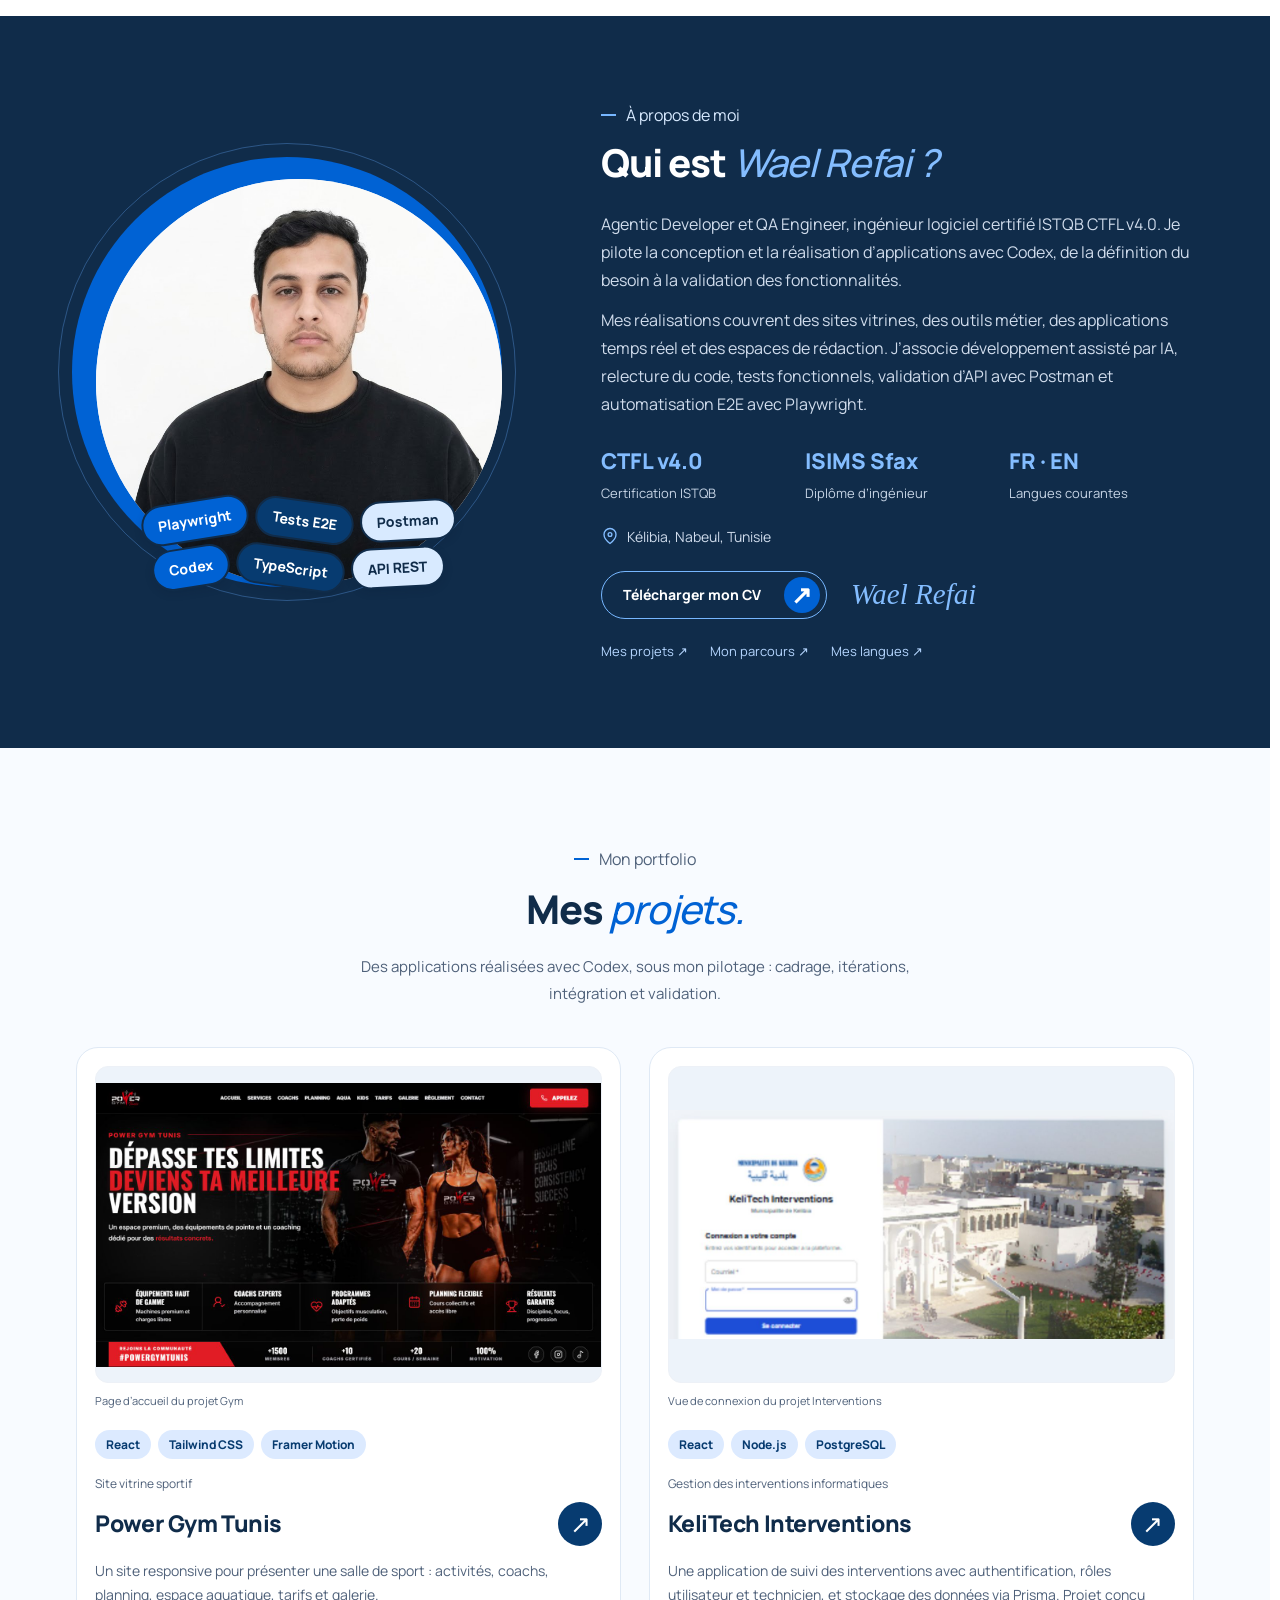
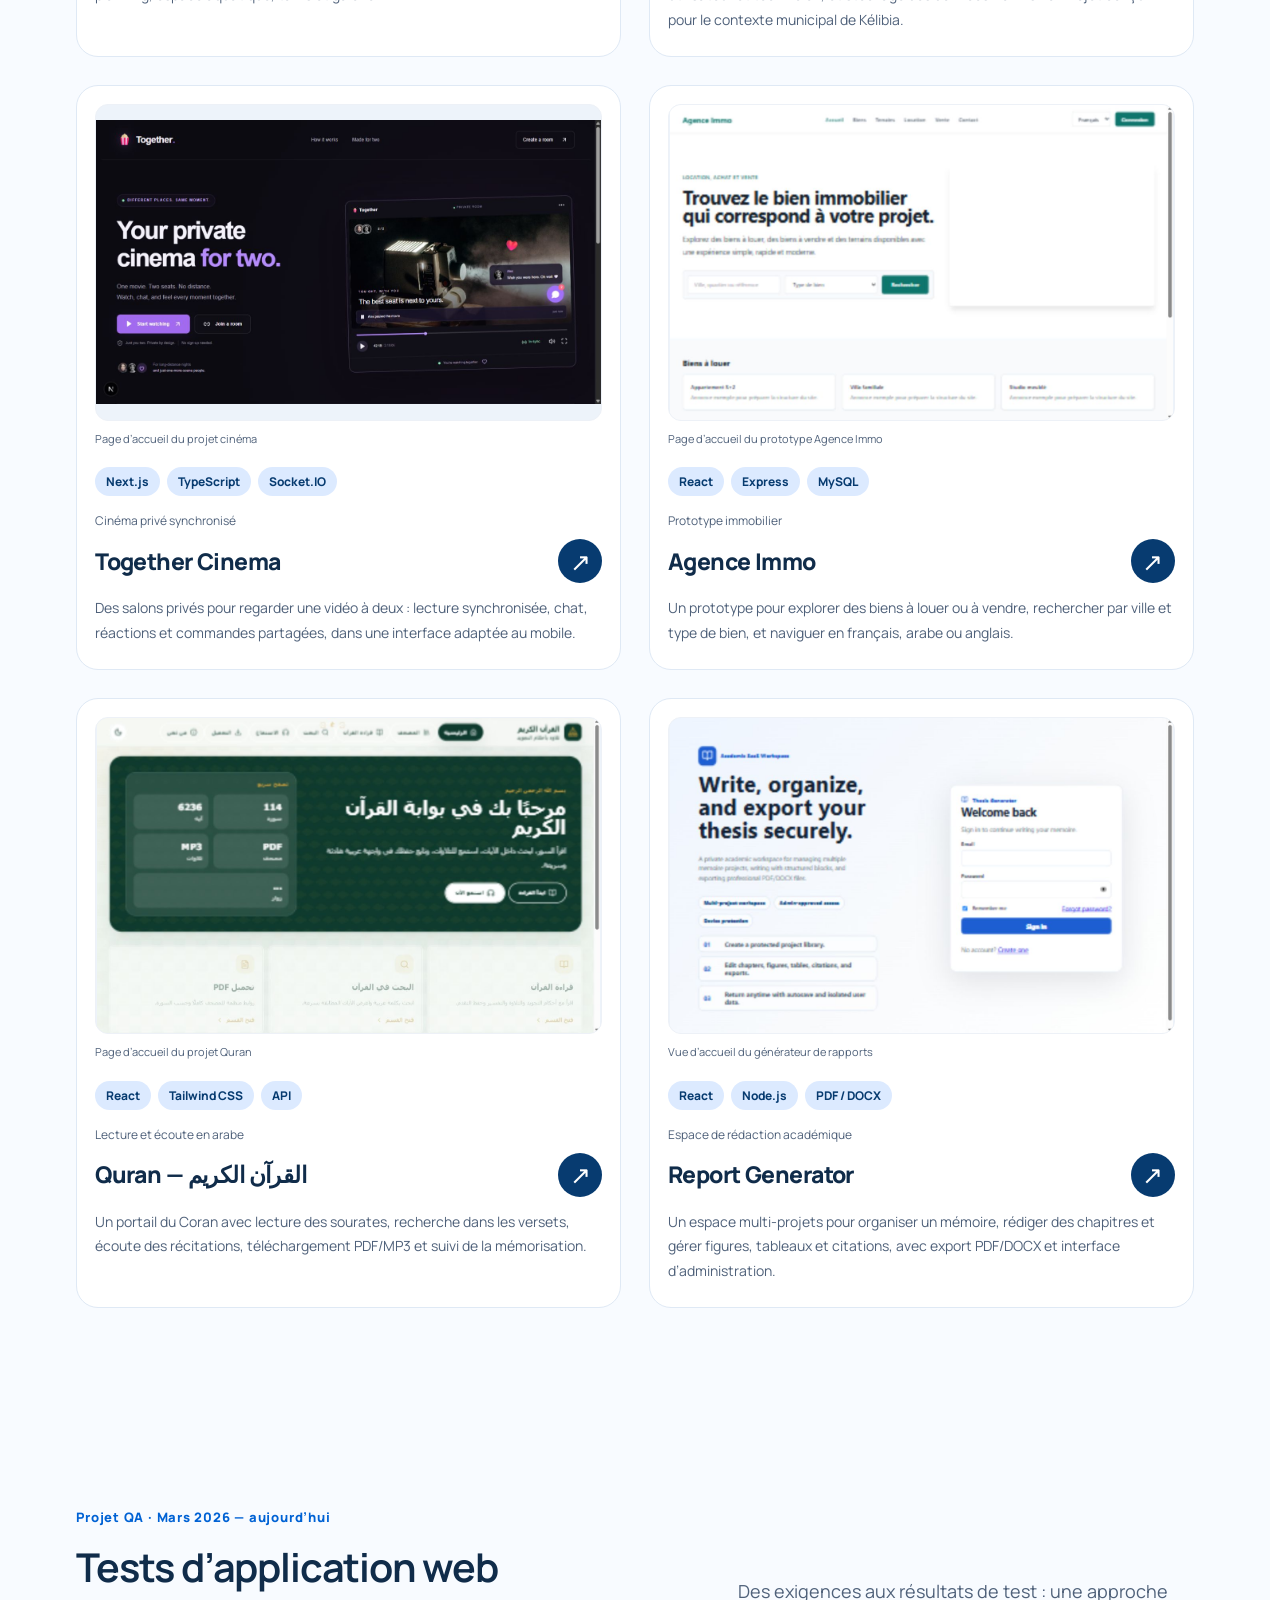
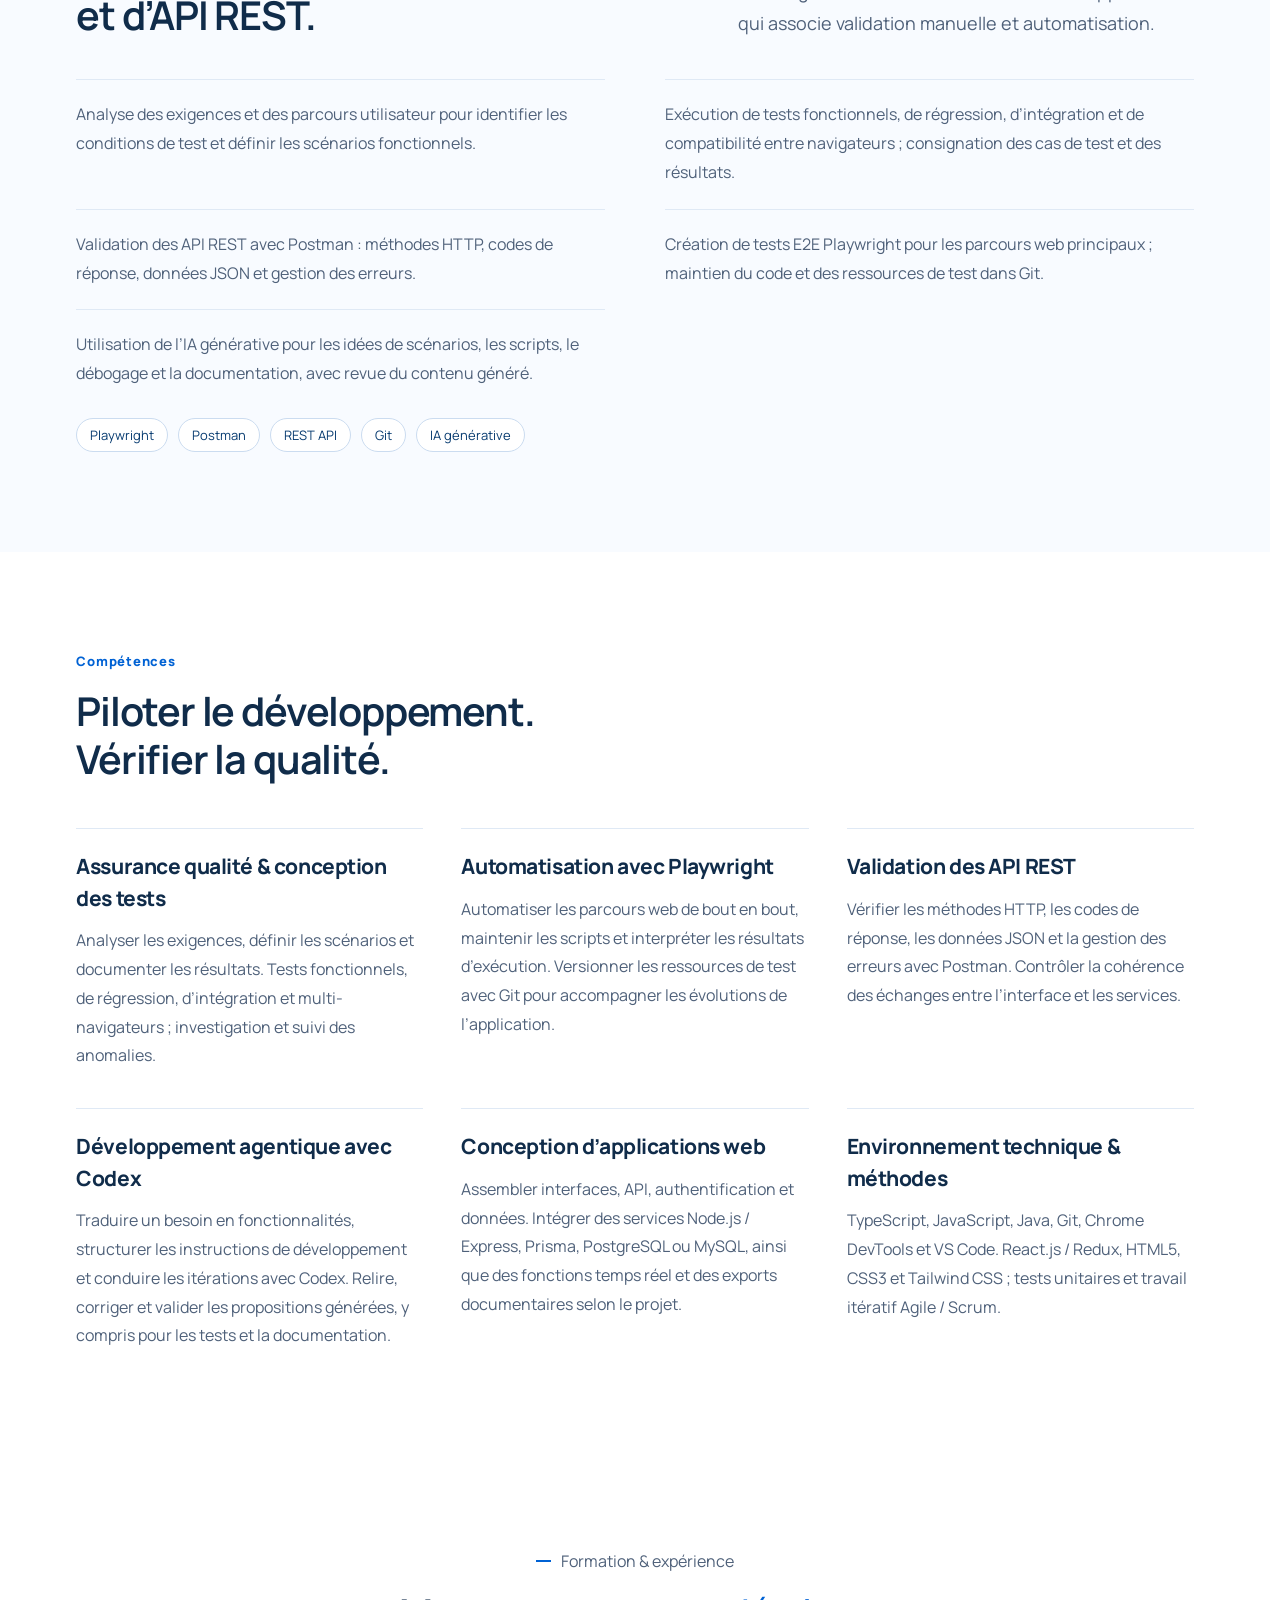
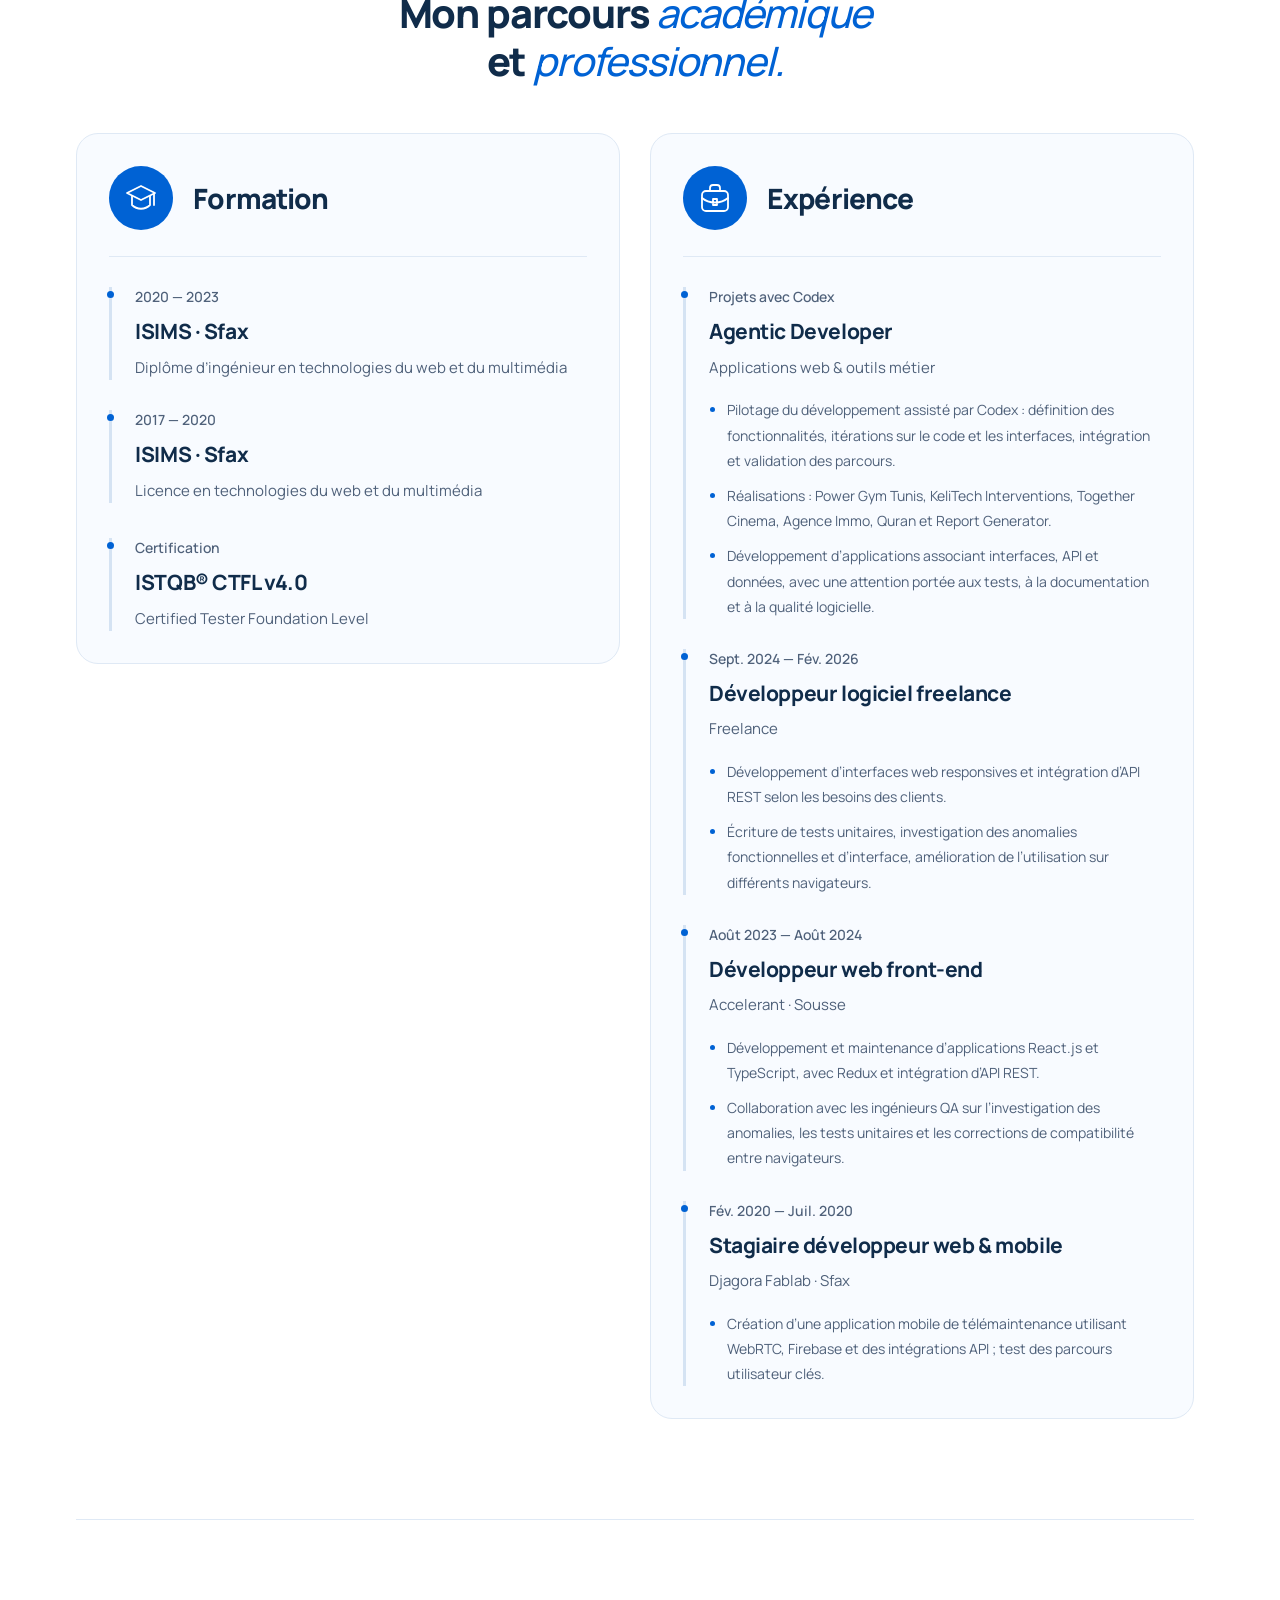
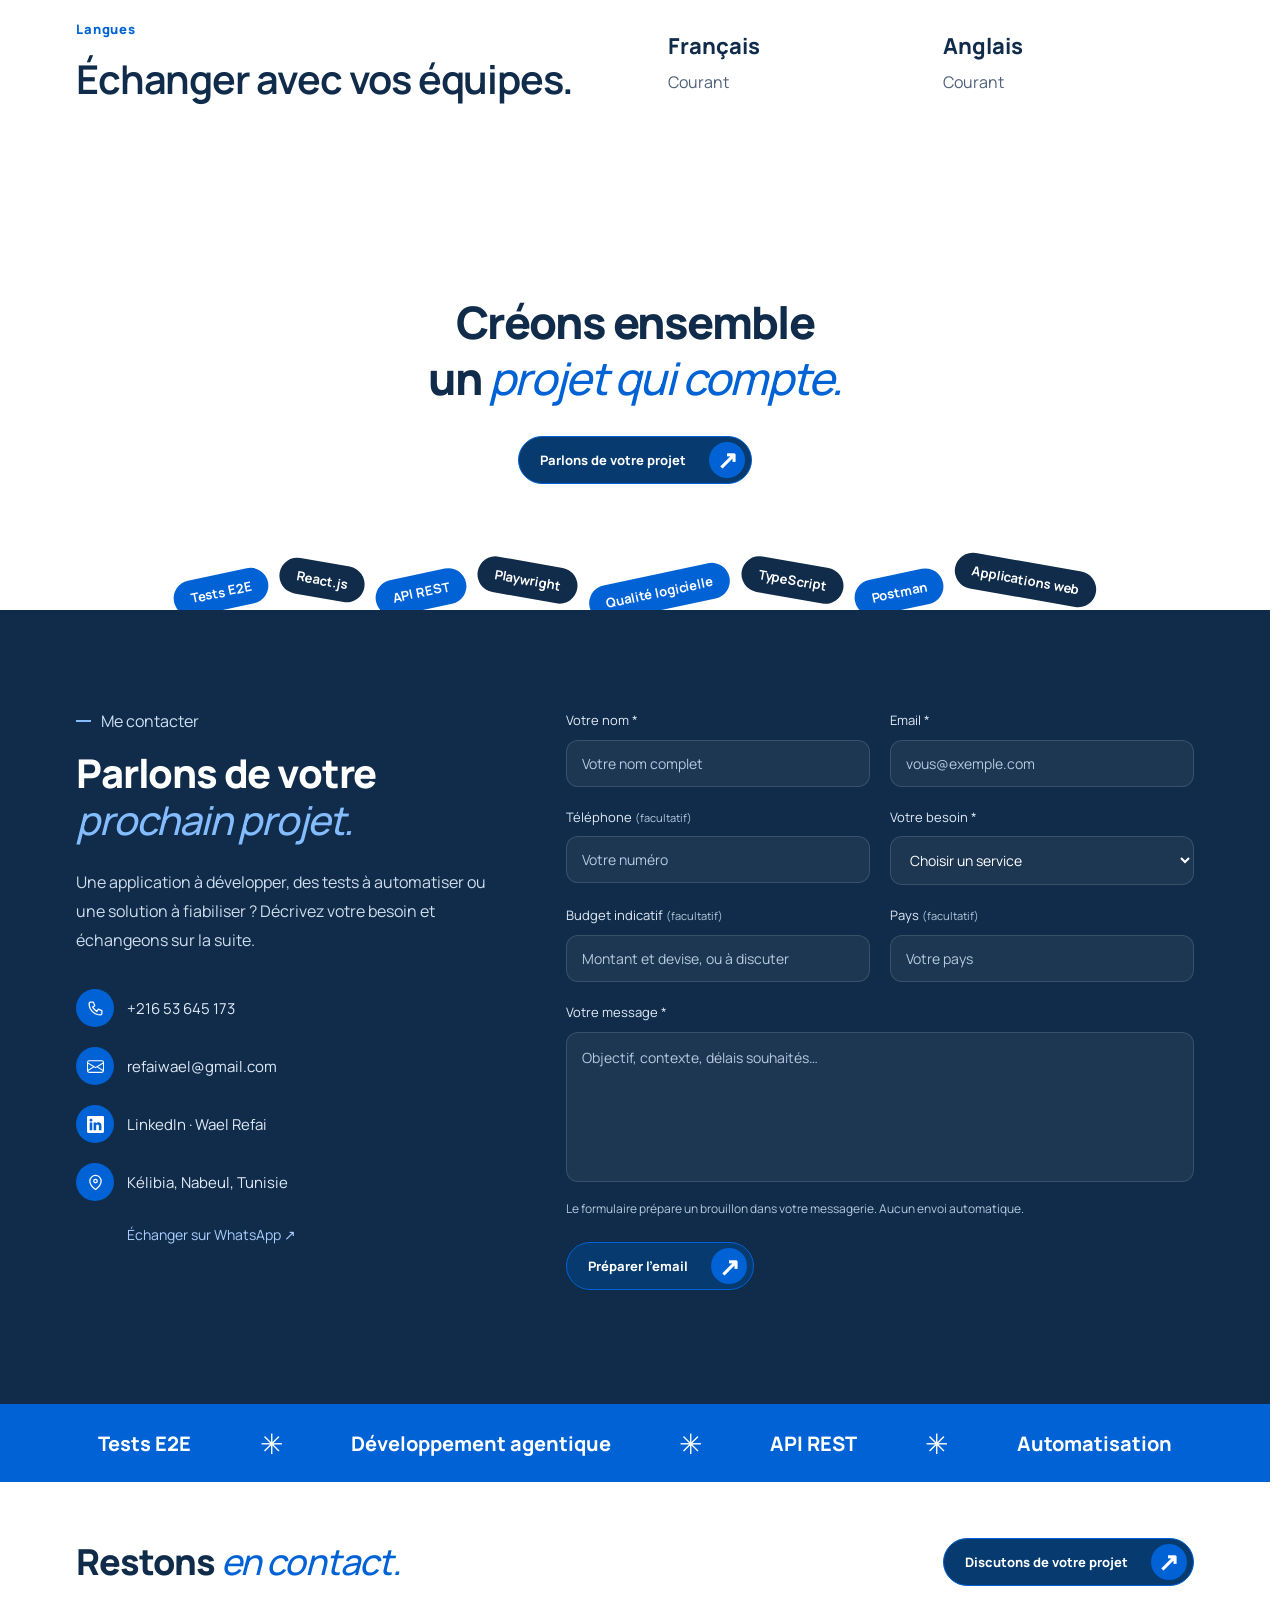
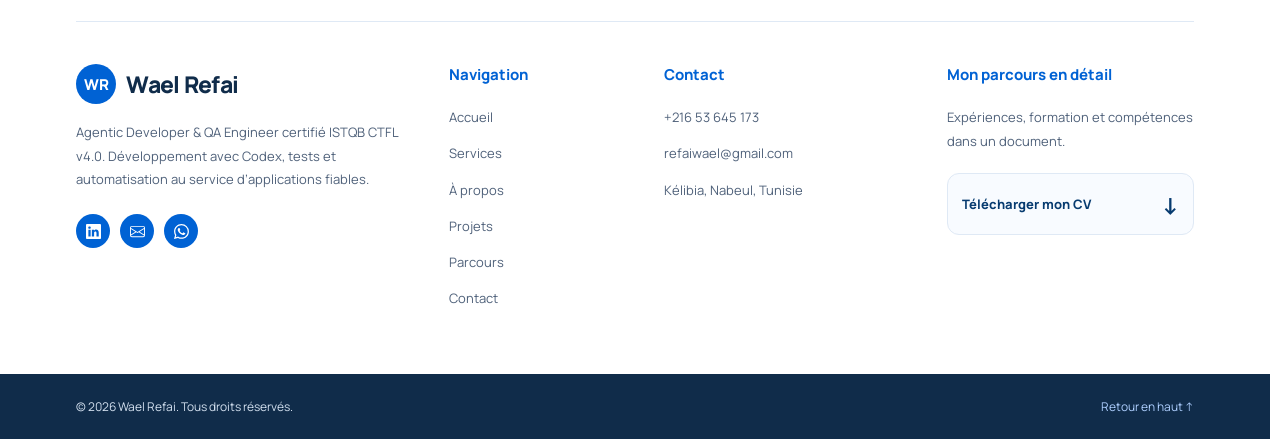
==== commit b6b89723: "Position profile as Agentic Developer with QA and test automation expertise" ====
--- a/index.html
+++ b/index.html
@@ -4,8 +4,8 @@
   <meta charset="UTF-8">
   <meta name="viewport" content="width=device-width, initial-scale=1">
   <meta name="theme-color" content="#f7f9fc">
-  <meta name="description" content="Wael Refai, QA Engineer certifié ISTQB CTFL v4.0 et Software Developer à Kélibia, Nabeul, Tunisie. Découvrez son parcours et contactez-le pour votre prochain projet.">
-  <title>Wael Refai — QA Engineer & Software Developer</title>
+  <meta name="description" content="Wael Refai, Agentic Developer et QA Engineer certifié ISTQB CTFL v4.0 à Kélibia, Nabeul, Tunisie. Découvrez son parcours et contactez-le pour votre prochain projet.">
+  <title>Wael Refai — Agentic Developer | QA & Test Automation</title>
   <link rel="icon" type="image/svg+xml" href="assets/favicon.svg">
   <link rel="preload" as="image" href="assets/hello.png">
   <style>
@@ -53,7 +53,7 @@
   <link rel="stylesheet" href="about.css?v=portrait-1">
   <link rel="stylesheet" href="services.css?v=services-1">
   <link rel="stylesheet" href="journey.css?v=journey-1">
-  <link rel="stylesheet" href="projects.css?v=real-projects-2">
+  <link rel="stylesheet" href="projects.css?v=agentic-profile-1">
   <link rel="stylesheet" href="contact.css?v=studio-1">
   <script src="contact.js?v=studio-1" defer></script>
   <script src="app.js?v=bunny-1" defer></script>
@@ -88,8 +88,8 @@
         <div class="intro">
           <p class="availability" data-enter=".05"><span aria-hidden="true"></span>Disponible pour de nouveaux projets</p>
           <h1 id="hero-title" data-enter=".15">Wael <span>Refai<svg viewBox="0 0 200 16" aria-hidden="true"><path d="M4 12Q99-2 196 10"/></svg></span></h1>
-          <h2 data-enter=".2">QA Engineer <span>& Software Developer</span></h2>
-          <p class="hero-description" data-enter=".3">Je développe des applications fiables et veille à leur qualité, de la conception à la livraison.</p>
+          <h2 data-enter=".2">Agentic Developer <span>QA & Test Automation</span></h2>
+          <p class="hero-description" data-enter=".3">Je développe des applications avec Codex et j’allie assurance qualité, tests et automatisation.</p>
           <div class="hero-actions" data-enter=".4">
             <a class="button primary" href="mailto:refaiwael@gmail.com"><svg viewBox="0 0 16 16" aria-hidden="true"><use href="assets/contact-icons.svg?v=reference-2#rocket"/></svg>Discutons de votre projet</a>
             <a class="button cv-link" href="assets/WaelRefaiCV.pdf?v=cv-1" download="WaelRefaiCV.pdf"><svg viewBox="0 0 16 16" aria-hidden="true"><use href="assets/contact-icons.svg?v=reference-2#download"/></svg>Télécharger mon CV</a>
@@ -107,16 +107,16 @@
       <div class="services-grid">
         <article class="service-card"><span class="service-icon" aria-hidden="true"><svg viewBox="0 0 32 32"><path d="M16 3 27 7v8c0 7-11 14-11 14S5 22 5 15V7Z"/><path d="m11 15 4 4 7-8"/></svg></span><h3>Tests & assurance qualité</h3><p>Vérifier les fonctionnalités, repérer les anomalies et valider vos API REST. Des tests fonctionnels, de régression, d’intégration et multi-navigateurs adaptés à vos parcours.</p><a href="#projet-qa">Découvrir mon approche <span aria-hidden="true">→</span></a></article>
         <article class="service-card"><span class="service-icon" aria-hidden="true"><svg viewBox="0 0 32 32"><rect x="3" y="5" width="26" height="22" rx="3"/><path d="M3 11h26M8 8h1m3 0h1m-3 8-4 4 4 4m12-8 4 4-4 4m-3-9-4 10"/></svg></span><h3>Automatisation des tests</h3><p>Créer des tests de bout en bout avec Playwright pour vos parcours web essentiels. Des scripts maintenables, des résultats d’exécution suivis et du code versionné avec Git.</p><a href="#competences">Voir mes compétences <span aria-hidden="true">→</span></a></article>
-        <article class="service-card"><span class="service-icon" aria-hidden="true"><svg viewBox="0 0 32 32"><rect x="3" y="4" width="26" height="21" rx="3"/><path d="M3 10h26M8 7h1m3 0h1M12 25l-1 4m9-4 1 4M9 29h14M8 14h7v7H8Zm11 0h5m-5 4h5m-5 3h3"/></svg></span><h3>Développement front-end</h3><p>Développer des interfaces responsives avec React.js, TypeScript et Redux, intégrer vos API REST et améliorer la compatibilité entre navigateurs, avec des tests unitaires.</p><a href="#experience">Voir mon expérience <span aria-hidden="true">→</span></a></article>
+        <article class="service-card"><span class="service-icon" aria-hidden="true"><svg viewBox="0 0 32 32"><rect x="3" y="4" width="26" height="21" rx="3"/><path d="M3 10h26M8 7h1m3 0h1M12 25l-1 4m9-4 1 4M9 29h14M8 14h7v7H8Zm11 0h5m-5 4h5m-5 3h3"/></svg></span><h3>Développement agentique</h3><p>Concevoir des applications avec Codex : cadrer le besoin, piloter les itérations de code, intégrer interfaces, API et données, puis relire et valider les parcours.</p><a href="#projets">Découvrir mes projets <span aria-hidden="true">→</span></a></article>
       </div>
     </section>
     <section class="about-showcase section" id="a-propos" aria-labelledby="about-title">
       <div class="about-layout page-width">
         <div class="about-visual"><div class="portrait-halo" aria-hidden="true"></div><div class="portrait-frame"><img src="assets/wael-portrait.jpg" width="768" height="1364" loading="lazy" decoding="async" alt="Portrait de Wael Refai"></div>
-          <ul class="portrait-skills" aria-label="Mes outils et domaines"><li>Playwright</li><li>Tests E2E</li><li>Postman</li><li>React.js</li><li>TypeScript</li><li>API REST</li></ul>
+          <ul class="portrait-skills" aria-label="Mes outils et domaines"><li>Playwright</li><li>Tests E2E</li><li>Postman</li><li>Codex</li><li>TypeScript</li><li>API REST</li></ul>
         </div>
         <div class="about-content"><p class="about-eyebrow">À propos de moi</p><h2 id="about-title">Qui est <em>Wael Refai ?</em></h2>
-          <div class="about-copy"><p>Ingénieur logiciel certifié ISTQB CTFL v4.0, spécialisé en assurance qualité et automatisation des tests, avec une expérience professionnelle en développement front-end.</p><p>Je teste les applications web et les API REST avec Playwright et Postman. L’IA générative m’aide à concevoir, déboguer et documenter les tests, toujours avec une validation humaine.</p></div>
+          <div class="about-copy"><p>Agentic Developer et QA Engineer, ingénieur logiciel certifié ISTQB CTFL v4.0. Je pilote la conception et la réalisation d’applications avec Codex, de la définition du besoin à la validation des fonctionnalités.</p><p>Mes réalisations couvrent des sites vitrines, des outils métier, des applications temps réel et des espaces de rédaction. J’associe développement assisté par IA, relecture du code, tests fonctionnels, validation d’API avec Postman et automatisation E2E avec Playwright.</p></div>
           <dl class="about-facts"><div><dt>CTFL v4.0</dt><dd>Certification ISTQB</dd></div><div><dt>ISIMS Sfax</dt><dd>Diplôme d’ingénieur</dd></div><div><dt>FR · EN</dt><dd>Langues courantes</dd></div></dl>
           <p class="about-location"><svg viewBox="0 0 24 24" aria-hidden="true"><path d="M20 10c0 6-8 12-8 12S4 16 4 10a8 8 0 1 1 16 0Z"/><circle cx="12" cy="10" r="2.5"/></svg>Kélibia, Nabeul, Tunisie</p>
           <div class="about-actions"><a class="about-download" href="assets/WaelRefaiCV.pdf?v=cv-1" download="WaelRefaiCV.pdf">Télécharger mon CV <span aria-hidden="true">↗</span></a><span class="about-signature">Wael Refai</span></div>
@@ -124,26 +124,26 @@
         </div>
       </div>
     </section>
-    <section class="projects-showcase section" id="projets" aria-labelledby="projects-title"><div class="page-width"><header class="projects-heading"><p>Mon portfolio</p><h2 id="projects-title">Mes <em>projets.</em></h2></header><div class="projects-grid">
-        <article class="project-tile"><figure><img class="project-preview" src="assets/projects/gym.jpg" width="1280" height="720" loading="lazy" decoding="async" alt="Page d’accueil du projet Gym"><figcaption>Page d’accueil du projet Gym</figcaption></figure><ul class="project-labels" aria-label="Technologies"><li>React</li><li>Tailwind CSS</li><li>Framer Motion</li></ul><p class="project-context">Site vitrine sportif</p><div class="project-title-row"><h3>Power Gym Tunis</h3><a href="assets/projects/gym.jpg" target="_blank" rel="noopener noreferrer" aria-label="Agrandir l’aperçu de Power Gym Tunis (nouvel onglet)" title="Agrandir l’aperçu"><span aria-hidden="true">↗</span></a></div><p class="project-summary">Un site responsive pour présenter une salle de sport : activités, coachs, planning, espace aquatique, tarifs et galerie.</p></article>
-        <article class="project-tile"><figure><img class="project-preview" src="assets/projects/interventions.jpg" width="1280" height="580" loading="lazy" decoding="async" alt="Vue de connexion du projet Interventions"><figcaption>Vue de connexion du projet Interventions</figcaption></figure><ul class="project-labels" aria-label="Technologies"><li>React</li><li>Node.js</li><li>PostgreSQL</li></ul><p class="project-context">Gestion des interventions informatiques</p><div class="project-title-row"><h3>KeliTech Interventions</h3><a href="assets/projects/interventions.jpg" target="_blank" rel="noopener noreferrer" aria-label="Agrandir l’aperçu de KeliTech Interventions (nouvel onglet)" title="Agrandir l’aperçu"><span aria-hidden="true">↗</span></a></div><p class="project-summary">Une application de suivi des interventions avec authentification, rôles utilisateur et technicien, et stockage des données via Prisma. Projet conçu pour le contexte municipal de Kélibia.</p></article>
-        <article class="project-tile"><figure><img class="project-preview" src="assets/projects/cinema.jpg" width="1265" height="712" loading="lazy" decoding="async" alt="Page d’accueil du projet cinéma"><figcaption>Page d’accueil du projet cinéma</figcaption></figure><ul class="project-labels" aria-label="Technologies"><li>Next.js</li><li>TypeScript</li><li>Socket.IO</li></ul><p class="project-context">Cinéma privé synchronisé</p><div class="project-title-row"><h3>Together Cinema</h3><a href="assets/projects/cinema.jpg" target="_blank" rel="noopener noreferrer" aria-label="Agrandir l’aperçu de Together Cinema (nouvel onglet)" title="Agrandir l’aperçu"><span aria-hidden="true">↗</span></a></div><p class="project-summary">Des salons privés pour regarder une vidéo à deux : lecture synchronisée, chat, réactions et commandes partagées, dans une interface adaptée au mobile.</p></article>
-        <article class="project-tile"><figure><img class="project-preview" src="assets/projects/immo.jpg" width="1265" height="791" loading="lazy" decoding="async" alt="Page d’accueil du prototype Agence Immo"><figcaption>Page d’accueil du prototype Agence Immo</figcaption></figure><ul class="project-labels" aria-label="Technologies"><li>React</li><li>Express</li><li>MySQL</li></ul><p class="project-context">Prototype immobilier</p><div class="project-title-row"><h3>Agence Immo</h3><a href="assets/projects/immo.jpg" target="_blank" rel="noopener noreferrer" aria-label="Agrandir l’aperçu de Agence Immo (nouvel onglet)" title="Agrandir l’aperçu"><span aria-hidden="true">↗</span></a></div><p class="project-summary">Un prototype pour explorer des biens à louer ou à vendre, rechercher par ville et type de bien, et naviguer en français, arabe ou anglais.</p></article>
-        <article class="project-tile"><figure><img class="project-preview" src="assets/projects/quran.jpg" width="1265" height="791" loading="lazy" decoding="async" alt="Page d’accueil du projet Quran"><figcaption>Page d’accueil du projet Quran</figcaption></figure><ul class="project-labels" aria-label="Technologies"><li>React</li><li>Tailwind CSS</li><li>API</li></ul><p class="project-context">Lecture et écoute en arabe</p><div class="project-title-row"><h3>Quran — القرآن الكريم</h3><a href="assets/projects/quran.jpg" target="_blank" rel="noopener noreferrer" aria-label="Agrandir l’aperçu de Quran — القرآن الكريم (nouvel onglet)" title="Agrandir l’aperçu"><span aria-hidden="true">↗</span></a></div><p class="project-summary">Un portail du Coran avec lecture des sourates, recherche dans les versets, écoute des récitations, téléchargement PDF/MP3 et suivi de la mémorisation.</p></article>
-        <article class="project-tile"><figure><img class="project-preview" src="assets/projects/report.jpg" width="1265" height="791" loading="lazy" decoding="async" alt="Vue d’accueil du générateur de rapports"><figcaption>Vue d’accueil du générateur de rapports</figcaption></figure><ul class="project-labels" aria-label="Technologies"><li>React</li><li>Node.js</li><li>PDF / DOCX</li></ul><p class="project-context">Espace de rédaction académique</p><div class="project-title-row"><h3>Report Generator</h3><a href="assets/projects/report.jpg" target="_blank" rel="noopener noreferrer" aria-label="Agrandir l’aperçu de Report Generator (nouvel onglet)" title="Agrandir l’aperçu"><span aria-hidden="true">↗</span></a></div><p class="project-summary">Un espace multi-projets pour organiser un mémoire, rédiger des chapitres et gérer figures, tableaux et citations, avec export PDF/DOCX et interface d’administration.</p></article>
+    <section class="projects-showcase section" id="projets" aria-labelledby="projects-title"><div class="page-width"><header class="projects-heading"><p>Mon portfolio</p><h2 id="projects-title">Mes <em>projets.</em></h2><p class="projects-approach">Des applications réalisées avec Codex, sous mon pilotage : cadrage, itérations, intégration et validation.</p></header><div class="projects-grid">
+        <article class="project-tile"><figure><img class="project-preview" src="assets/projects/gym.jpg" width="1280" height="720" loading="lazy" decoding="async" alt="Page d’accueil du projet Gym"><figcaption>Page d’accueil du projet Gym</figcaption></figure><ul class="project-labels" aria-label="Technologies"><li>React</li><li>Tailwind CSS</li><li>Framer Motion</li></ul><p class="project-context">Site vitrine sportif</p><div class="project-title-row"><h3>Power Gym Tunis</h3><a href="projects/gym.html" aria-label="Découvrir le projet Power Gym Tunis" title="Découvrir le projet"><span aria-hidden="true">↗</span></a></div><p class="project-summary">Un site responsive pour présenter une salle de sport : activités, coachs, planning, espace aquatique, tarifs et galerie.</p></article>
+        <article class="project-tile"><figure><img class="project-preview" src="assets/projects/interventions.jpg" width="1280" height="580" loading="lazy" decoding="async" alt="Vue de connexion du projet Interventions"><figcaption>Vue de connexion du projet Interventions</figcaption></figure><ul class="project-labels" aria-label="Technologies"><li>React</li><li>Node.js</li><li>PostgreSQL</li></ul><p class="project-context">Gestion des interventions informatiques</p><div class="project-title-row"><h3>KeliTech Interventions</h3><a href="projects/interventions.html" aria-label="Découvrir le projet KeliTech Interventions" title="Découvrir le projet"><span aria-hidden="true">↗</span></a></div><p class="project-summary">Une application de suivi des interventions avec authentification, rôles utilisateur et technicien, et stockage des données via Prisma. Projet conçu pour le contexte municipal de Kélibia.</p></article>
+        <article class="project-tile"><figure><img class="project-preview" src="assets/projects/cinema.jpg" width="1265" height="712" loading="lazy" decoding="async" alt="Page d’accueil du projet cinéma"><figcaption>Page d’accueil du projet cinéma</figcaption></figure><ul class="project-labels" aria-label="Technologies"><li>Next.js</li><li>TypeScript</li><li>Socket.IO</li></ul><p class="project-context">Cinéma privé synchronisé</p><div class="project-title-row"><h3>Together Cinema</h3><a href="projects/cinema.html" aria-label="Découvrir le projet Together Cinema" title="Découvrir le projet"><span aria-hidden="true">↗</span></a></div><p class="project-summary">Des salons privés pour regarder une vidéo à deux : lecture synchronisée, chat, réactions et commandes partagées, dans une interface adaptée au mobile.</p></article>
+        <article class="project-tile"><figure><img class="project-preview" src="assets/projects/immo.jpg" width="1265" height="791" loading="lazy" decoding="async" alt="Page d’accueil du prototype Agence Immo"><figcaption>Page d’accueil du prototype Agence Immo</figcaption></figure><ul class="project-labels" aria-label="Technologies"><li>React</li><li>Express</li><li>MySQL</li></ul><p class="project-context">Prototype immobilier</p><div class="project-title-row"><h3>Agence Immo</h3><a href="projects/agence-immo.html" aria-label="Découvrir le projet Agence Immo" title="Découvrir le projet"><span aria-hidden="true">↗</span></a></div><p class="project-summary">Un prototype pour explorer des biens à louer ou à vendre, rechercher par ville et type de bien, et naviguer en français, arabe ou anglais.</p></article>
+        <article class="project-tile"><figure><img class="project-preview" src="assets/projects/quran.jpg" width="1265" height="791" loading="lazy" decoding="async" alt="Page d’accueil du projet Quran"><figcaption>Page d’accueil du projet Quran</figcaption></figure><ul class="project-labels" aria-label="Technologies"><li>React</li><li>Tailwind CSS</li><li>API</li></ul><p class="project-context">Lecture et écoute en arabe</p><div class="project-title-row"><h3>Quran — القرآن الكريم</h3><a href="projects/quran.html" aria-label="Découvrir le projet Quran — القرآن الكريم" title="Découvrir le projet"><span aria-hidden="true">↗</span></a></div><p class="project-summary">Un portail du Coran avec lecture des sourates, recherche dans les versets, écoute des récitations, téléchargement PDF/MP3 et suivi de la mémorisation.</p></article>
+        <article class="project-tile"><figure><img class="project-preview" src="assets/projects/report.jpg" width="1265" height="791" loading="lazy" decoding="async" alt="Vue d’accueil du générateur de rapports"><figcaption>Vue d’accueil du générateur de rapports</figcaption></figure><ul class="project-labels" aria-label="Technologies"><li>React</li><li>Node.js</li><li>PDF / DOCX</li></ul><p class="project-context">Espace de rédaction académique</p><div class="project-title-row"><h3>Report Generator</h3><a href="projects/report-generator.html" aria-label="Découvrir le projet Report Generator" title="Découvrir le projet"><span aria-hidden="true">↗</span></a></div><p class="project-summary">Un espace multi-projets pour organiser un mémoire, rédiger des chapitres et gérer figures, tableaux et citations, avec export PDF/DOCX et interface d’administration.</p></article>
       </div></div></section>
     <section class="cv-project section" id="projet-qa" aria-labelledby="project-title"><div class="page-width">
       <div class="cv-section-heading"><div><p class="cv-kicker">Projet QA · Mars 2026 — aujourd’hui</p><h2 id="project-title">Tests d’application web<br>et d’API REST.</h2></div><p>Des exigences aux résultats de test : une approche qui associe validation manuelle et automatisation.</p></div>
       <ul class="cv-project-list"><li>Analyse des exigences et des parcours utilisateur pour identifier les conditions de test et définir les scénarios fonctionnels.</li><li>Exécution de tests fonctionnels, de régression, d’intégration et de compatibilité entre navigateurs ; consignation des cas de test et des résultats.</li><li>Validation des API REST avec Postman : méthodes HTTP, codes de réponse, données JSON et gestion des erreurs.</li><li>Création de tests E2E Playwright pour les parcours web principaux ; maintien du code et des ressources de test dans Git.</li><li>Utilisation de l’IA générative pour les idées de scénarios, les scripts, le débogage et la documentation, avec revue du contenu généré.</li></ul>
       <div class="cv-tags" aria-label="Outils du projet"><span>Playwright</span><span>Postman</span><span>REST API</span><span>Git</span><span>IA générative</span></div>
     </div></section>
-    <section class="section page-width" id="competences" aria-labelledby="skills-title"><p class="cv-kicker">Compétences</p><h2 id="skills-title">Tester, automatiser, développer.</h2><div class="cv-skills">
-      <article><h3>Tests & conception</h3><p>Tests fonctionnels, de régression, d’intégration, multi-navigateurs et E2E. Conception de cas de test et investigation des anomalies.</p></article>
-      <article><h3>Automatisation</h3><p>Playwright, automatisation des parcours web, scripts de test et résultats d’exécution.</p></article>
-      <article><h3>Tests d’API</h3><p>Postman, API REST, méthodes HTTP, codes de réponse, données JSON et gestion des erreurs.</p></article>
-      <article><h3>IA générative</h3><p>Assistance à la conception de scénarios, à la rédaction de scripts, au débogage et à la documentation ; validation humaine des résultats.</p></article>
-      <article><h3>Programmation & outils</h3><p>TypeScript, JavaScript, Java, Git, Chrome DevTools et VS Code.</p></article>
-      <article><h3>Web & méthodes</h3><p>React.js, Redux, HTML5, CSS3, Tailwind CSS, tests unitaires et méthodes Agile / Scrum.</p></article>
+    <section class="section page-width" id="competences" aria-labelledby="skills-title"><p class="cv-kicker">Compétences</p><h2 id="skills-title">Piloter le développement.<br>Vérifier la qualité.</h2><div class="cv-skills">
+      <article><h3>Assurance qualité & conception des tests</h3><p>Analyser les exigences, définir les scénarios et documenter les résultats. Tests fonctionnels, de régression, d’intégration et multi-navigateurs ; investigation et suivi des anomalies.</p></article>
+      <article><h3>Automatisation avec Playwright</h3><p>Automatiser les parcours web de bout en bout, maintenir les scripts et interpréter les résultats d’exécution. Versionner les ressources de test avec Git pour accompagner les évolutions de l’application.</p></article>
+      <article><h3>Validation des API REST</h3><p>Vérifier les méthodes HTTP, les codes de réponse, les données JSON et la gestion des erreurs avec Postman. Contrôler la cohérence des échanges entre l’interface et les services.</p></article>
+      <article><h3>Développement agentique avec Codex</h3><p>Traduire un besoin en fonctionnalités, structurer les instructions de développement et conduire les itérations avec Codex. Relire, corriger et valider les propositions générées, y compris pour les tests et la documentation.</p></article>
+      <article><h3>Conception d’applications web</h3><p>Assembler interfaces, API, authentification et données. Intégrer des services Node.js / Express, Prisma, PostgreSQL ou MySQL, ainsi que des fonctions temps réel et des exports documentaires selon le projet.</p></article>
+      <article><h3>Environnement technique & méthodes</h3><p>TypeScript, JavaScript, Java, Git, Chrome DevTools et VS Code. React.js / Redux, HTML5, CSS3 et Tailwind CSS ; tests unitaires et travail itératif Agile / Scrum.</p></article>
     </div></section>
     <section class="journey-section section page-width" id="experience" aria-labelledby="experience-title">
       <header class="journey-heading"><p>Formation & expérience</p><h2 id="experience-title">Mon parcours <em>académique</em><br>et <em>professionnel.</em></h2></header>
@@ -151,20 +151,20 @@
         <section class="journey-card" id="formation" aria-labelledby="education-title"><header class="journey-card-heading"><span aria-hidden="true"><svg viewBox="0 0 32 32"><path d="m2 11 14-7 14 7-14 7Z"/><path d="M7 14v9c5 5 13 5 18 0v-9M29 12v11"/></svg></span><h3 id="education-title">Formation</h3></header>
           <div class="journey-list"><article class="journey-entry"><p class="cv-date">2020 — 2023</p><h4>ISIMS · Sfax</h4><p>Diplôme d’ingénieur en technologies du web et du multimédia</p></article><article class="journey-entry"><p class="cv-date">2017 — 2020</p><h4>ISIMS · Sfax</h4><p>Licence en technologies du web et du multimédia</p></article><article class="journey-entry journey-cert"><p class="cv-date">Certification</p><h4>ISTQB® CTFL v4.0</h4><p>Certified Tester Foundation Level</p></article></div>
         </section>
-        <section class="journey-card" aria-labelledby="work-title"><header class="journey-card-heading"><span aria-hidden="true"><svg viewBox="0 0 32 32"><rect x="3" y="9" width="26" height="20" rx="4"/><path d="M11 9V6a3 3 0 0 1 3-3h4a3 3 0 0 1 3 3v3M3 16c7 6 19 6 26 0M14 17h4v6h-4Z"/></svg></span><h3 id="work-title">Expérience</h3></header><div class="journey-list"><article class="journey-entry"><div class="cv-role"><p class="cv-date">Sept. 2024 — Fév. 2026</p><h4>Développeur front-end freelance</h4><p>Freelance</p></div><ul><li>Développement d’interfaces web responsives et intégration d’API REST selon les besoins des clients.</li><li>Écriture de tests unitaires, investigation des anomalies fonctionnelles et d’interface, amélioration de l’utilisation sur différents navigateurs.</li></ul></article>
+        <section class="journey-card" aria-labelledby="work-title"><header class="journey-card-heading"><span aria-hidden="true"><svg viewBox="0 0 32 32"><rect x="3" y="9" width="26" height="20" rx="4"/><path d="M11 9V6a3 3 0 0 1 3-3h4a3 3 0 0 1 3 3v3M3 16c7 6 19 6 26 0M14 17h4v6h-4Z"/></svg></span><h3 id="work-title">Expérience</h3></header><div class="journey-list"><article class="journey-entry"><div class="cv-role"><p class="cv-date">Projets avec Codex</p><h4>Agentic Developer</h4><p>Applications web & outils métier</p></div><ul><li>Pilotage du développement assisté par Codex : définition des fonctionnalités, itérations sur le code et les interfaces, intégration et validation des parcours.</li><li>Réalisations : Power Gym Tunis, KeliTech Interventions, Together Cinema, Agence Immo, Quran et Report Generator.</li><li>Développement d’applications associant interfaces, API et données, avec une attention portée aux tests, à la documentation et à la qualité logicielle.</li></ul></article><article class="journey-entry"><div class="cv-role"><p class="cv-date">Sept. 2024 — Fév. 2026</p><h4>Développeur logiciel freelance</h4><p>Freelance</p></div><ul><li>Développement d’interfaces web responsives et intégration d’API REST selon les besoins des clients.</li><li>Écriture de tests unitaires, investigation des anomalies fonctionnelles et d’interface, amélioration de l’utilisation sur différents navigateurs.</li></ul></article>
       <article class="journey-entry"><div class="cv-role"><p class="cv-date">Août 2023 — Août 2024</p><h4>Développeur web front-end</h4><p>Accelerant · Sousse</p></div><ul><li>Développement et maintenance d’applications React.js et TypeScript, avec Redux et intégration d’API REST.</li><li>Collaboration avec les ingénieurs QA sur l’investigation des anomalies, les tests unitaires et les corrections de compatibilité entre navigateurs.</li></ul></article>
       <article class="journey-entry" id="projet-webrtc"><div class="cv-role"><p class="cv-date">Fév. 2020 — Juil. 2020</p><h4>Stagiaire développeur web & mobile</h4><p>Djagora Fablab · Sfax</p></div><ul><li>Création d’une application mobile de télémaintenance utilisant WebRTC, Firebase et des intégrations API ; test des parcours utilisateur clés.</li></ul></article></div></section>
       </div>
     </section>
     <section class="cv-languages section page-width" id="langues" aria-labelledby="languages-title"><div><p class="cv-kicker">Langues</p><h2 id="languages-title">Échanger avec vos équipes.</h2></div><dl><div><dt>Français</dt><dd>Courant</dd></div><div><dt>Anglais</dt><dd>Courant</dd></div></dl></section>
-    <section class="collaborate-section" aria-labelledby="collaborate-title"><div class="page-width"><h2 id="collaborate-title">Créons ensemble<br>un <em>projet qui compte.</em></h2><a class="contact-pill" href="#contact">Parlons de votre projet <span aria-hidden="true">↗</span></a><ul class="collaborate-tags" aria-label="Domaines d’intervention"><li>Tests E2E</li><li>React.js</li><li>API REST</li><li>Playwright</li><li>Qualité logicielle</li><li>TypeScript</li><li>Postman</li><li>Front-end</li></ul></div></section>
+    <section class="collaborate-section" aria-labelledby="collaborate-title"><div class="page-width"><h2 id="collaborate-title">Créons ensemble<br>un <em>projet qui compte.</em></h2><a class="contact-pill" href="#contact">Parlons de votre projet <span aria-hidden="true">↗</span></a><ul class="collaborate-tags" aria-label="Domaines d’intervention"><li>Tests E2E</li><li>React.js</li><li>API REST</li><li>Playwright</li><li>Qualité logicielle</li><li>TypeScript</li><li>Postman</li><li>Applications web</li></ul></div></section>
     <section class="contact-studio section" id="contact" aria-labelledby="contact-title"><div class="page-width contact-studio-grid"><div class="contact-studio-copy"><p class="contact-eyebrow">Me contacter</p><h2 id="contact-title">Parlons de votre<br><em>prochain projet.</em></h2><p>Une application à développer, des tests à automatiser ou une solution à fiabiliser ? Décrivez votre besoin et échangeons sur la suite.</p><ul class="contact-addresses">
       <li><span aria-hidden="true"><svg class="contact-line-icon" viewBox="0 0 24 24"><path d="M5 3h4l2 5-3 2a16 16 0 0 0 6 6l2-3 5 2v4a2 2 0 0 1-2 2C10 21 3 14 3 5a2 2 0 0 1 2-2Z"/></svg></span><a href="tel:+21653645173">+216 53 645 173</a></li><li><span aria-hidden="true"><svg viewBox="0 0 16 16"><use href="assets/contact-icons.svg#email"/></svg></span><a href="mailto:refaiwael@gmail.com">refaiwael@gmail.com</a></li><li><span aria-hidden="true"><svg viewBox="0 0 16 16"><use href="assets/contact-icons.svg#linkedin"/></svg></span><a href="https://www.linkedin.com/in/refaiwael/" target="_blank" rel="noopener noreferrer">LinkedIn · Wael Refai</a></li><li><span aria-hidden="true"><svg class="contact-line-icon" viewBox="0 0 24 24"><path d="M20 10c0 6-8 12-8 12S4 16 4 10a8 8 0 1 1 16 0Z"/><circle cx="12" cy="10" r="2.5"/></svg></span><p>Kélibia, Nabeul, Tunisie</p></li></ul><a class="contact-whatsapp" href="https://wa.me/21653645173" target="_blank" rel="noopener noreferrer">Échanger sur WhatsApp ↗</a></div>
-      <form id="project-contact-form" class="project-contact-form" novalidate><div class="contact-fields">
+      <form id="project-contact-form" class="project-contact-form" action="mailto:refaiwael@gmail.com" method="post" enctype="text/plain" novalidate><div class="contact-fields">
         <div class="contact-field"><label for="contact-name">Votre nom *</label><input id="contact-name" name="name" autocomplete="name" required maxlength="120" placeholder="Votre nom complet" aria-describedby="contact-name-error"><span class="field-error" id="contact-name-error"></span></div>
         <div class="contact-field"><label for="contact-email">Email *</label><input id="contact-email" name="email" type="email" autocomplete="email" required maxlength="180" placeholder="vous@exemple.com" aria-describedby="contact-email-error"><span class="field-error" id="contact-email-error"></span></div>
         <div class="contact-field"><label for="contact-phone">Téléphone <small>(facultatif)</small></label><input id="contact-phone" name="phone" type="tel" autocomplete="tel" maxlength="50" placeholder="Votre numéro"></div>
-        <div class="contact-field"><label for="contact-service">Votre besoin *</label><select id="contact-service" name="service" required aria-describedby="contact-service-error"><option value="">Choisir un service</option>Tests & assurance qualité</option><option>Automatisation des tests</option><option>Développement front-end</option><option>Autre projet ou opportunité</option></select><span class="field-error" id="contact-service-error"></span></div>
+        <div class="contact-field"><label for="contact-service">Votre besoin *</label><select id="contact-service" name="service" required aria-describedby="contact-service-error"><option value="">Choisir un service</option>Tests & assurance qualité</option><option>Automatisation des tests</option><option>Développement agentique avec Codex</option><option>Autre projet ou opportunité</option></select><span class="field-error" id="contact-service-error"></span></div>
         <div class="contact-field"><label for="contact-budget">Budget indicatif <small>(facultatif)</small></label><input id="contact-budget" name="budget" maxlength="100" placeholder="Montant et devise, ou à discuter"></div>
         <div class="contact-field"><label for="contact-country">Pays <small>(facultatif)</small></label><input id="contact-country" name="country" autocomplete="country-name" maxlength="100" placeholder="Votre pays"></div>
         <div class="contact-field contact-field-wide"><label for="contact-message">Votre message *</label><textarea id="contact-message" name="message" rows="5" required maxlength="2000" placeholder="Objectif, contexte, délais souhaités…" aria-describedby="contact-message-error"></textarea><span class="field-error" id="contact-message-error"></span></div>
@@ -179,7 +179,7 @@
           <button class="bunny-dismiss" type="button" aria-label="Masquer le lapin" title="Masquer le lapin"><svg viewBox="0 0 16 16" aria-hidden="true"><path d="m4 4 8 8m0-8-8 8"/></svg></button>
         </div>
       </aside>
-  <footer class="footer-studio"><div class="footer-ribbon" aria-hidden="true"><span>Tests E2E</span><b>✳</b><span>Développement web</span><b>✳</b><span>API REST</span><b>✳</b><span>Automatisation</span></div><div class="page-width"><div class="footer-connect"><h2>Restons <em>en contact.</em></h2><a class="contact-pill" href="#contact">Discutons de votre projet <span aria-hidden="true">↗</span></a></div><div class="footer-columns"><div class="footer-intro"><a class="footer-brand" href="#accueil"><span aria-hidden="true">WR</span>Wael Refai</a><p>QA Engineer certifié ISTQB CTFL v4.0 et développeur front-end. Des applications fiables, de la conception à la validation.</p><div class="footer-socials"><a href="https://www.linkedin.com/in/refaiwael/" target="_blank" rel="noopener noreferrer" aria-label="LinkedIn (nouvel onglet)"><svg viewBox="0 0 16 16"><use href="assets/contact-icons.svg#linkedin"/></svg></a><a href="mailto:refaiwael@gmail.com" aria-label="Email"><svg viewBox="0 0 16 16"><use href="assets/contact-icons.svg#email"/></svg></a><a href="https://wa.me/21653645173" target="_blank" rel="noopener noreferrer" aria-label="WhatsApp (nouvel onglet)"><svg viewBox="0 0 16 16"><use href="assets/contact-icons.svg#whatsapp"/></svg></a></div></div>
+  <footer class="footer-studio"><div class="footer-ribbon" aria-hidden="true"><span>Tests E2E</span><b>✳</b><span>Développement agentique</span><b>✳</b><span>API REST</span><b>✳</b><span>Automatisation</span></div><div class="page-width"><div class="footer-connect"><h2>Restons <em>en contact.</em></h2><a class="contact-pill" href="#contact">Discutons de votre projet <span aria-hidden="true">↗</span></a></div><div class="footer-columns"><div class="footer-intro"><a class="footer-brand" href="#accueil"><span aria-hidden="true">WR</span>Wael Refai</a><p>Agentic Developer & QA Engineer certifié ISTQB CTFL v4.0. Développement avec Codex, tests et automatisation au service d’applications fiables.</p><div class="footer-socials"><a href="https://www.linkedin.com/in/refaiwael/" target="_blank" rel="noopener noreferrer" aria-label="LinkedIn (nouvel onglet)"><svg viewBox="0 0 16 16"><use href="assets/contact-icons.svg#linkedin"/></svg></a><a href="mailto:refaiwael@gmail.com" aria-label="Email"><svg viewBox="0 0 16 16"><use href="assets/contact-icons.svg#email"/></svg></a><a href="https://wa.me/21653645173" target="_blank" rel="noopener noreferrer" aria-label="WhatsApp (nouvel onglet)"><svg viewBox="0 0 16 16"><use href="assets/contact-icons.svg#whatsapp"/></svg></a></div></div>
       <nav class="footer-nav" aria-label="Navigation de pied de page"><h3>Navigation</h3><a href="#accueil">Accueil</a><a href="#services">Services</a><a href="#a-propos">À propos</a><a href="#projets">Projets</a><a href="#experience">Parcours</a><a href="#contact">Contact</a></nav><div class="footer-info"><h3>Contact</h3><a href="tel:+21653645173">+216 53 645 173</a><a href="mailto:refaiwael@gmail.com">refaiwael@gmail.com</a><p>Kélibia, Nabeul, Tunisie</p></div><div class="footer-cv"><h3>Mon parcours en détail</h3><p>Expériences, formation et compétences dans un document.</p><a href="assets/WaelRefaiCV.pdf?v=cv-1" download="WaelRefaiCV.pdf">Télécharger mon CV <span aria-hidden="true">↓</span></a></div></div></div><div class="footer-bottom"><div class="page-width"><p>© <span id="year">2026</span> Wael Refai. Tous droits réservés.</p><a href="#accueil">Retour en haut ↑</a></div></div></footer>
 </body>
 </html>
--- a/projects.css
+++ b/projects.css
@@ -20,3 +20,6 @@
 @media(max-width:900px) { .projects-grid { gap:20px; } }
 @media(max-width:700px) { .projects-grid { grid-template-columns:1fr; gap:24px; } .project-tile { padding:14px 14px 22px; } .project-title-row h3 { font-size:21px; } }
 @media(prefers-reduced-motion:reduce) { .project-title-row>a { transition:none; } }
+
+.projects-heading>p.projects-approach { display:block; max-width:65ch; margin:20px auto 0; font-size:15px; font-weight:400; line-height:1.8; color:var(--muted); }
+.projects-heading>p.projects-approach::before { display:none; }
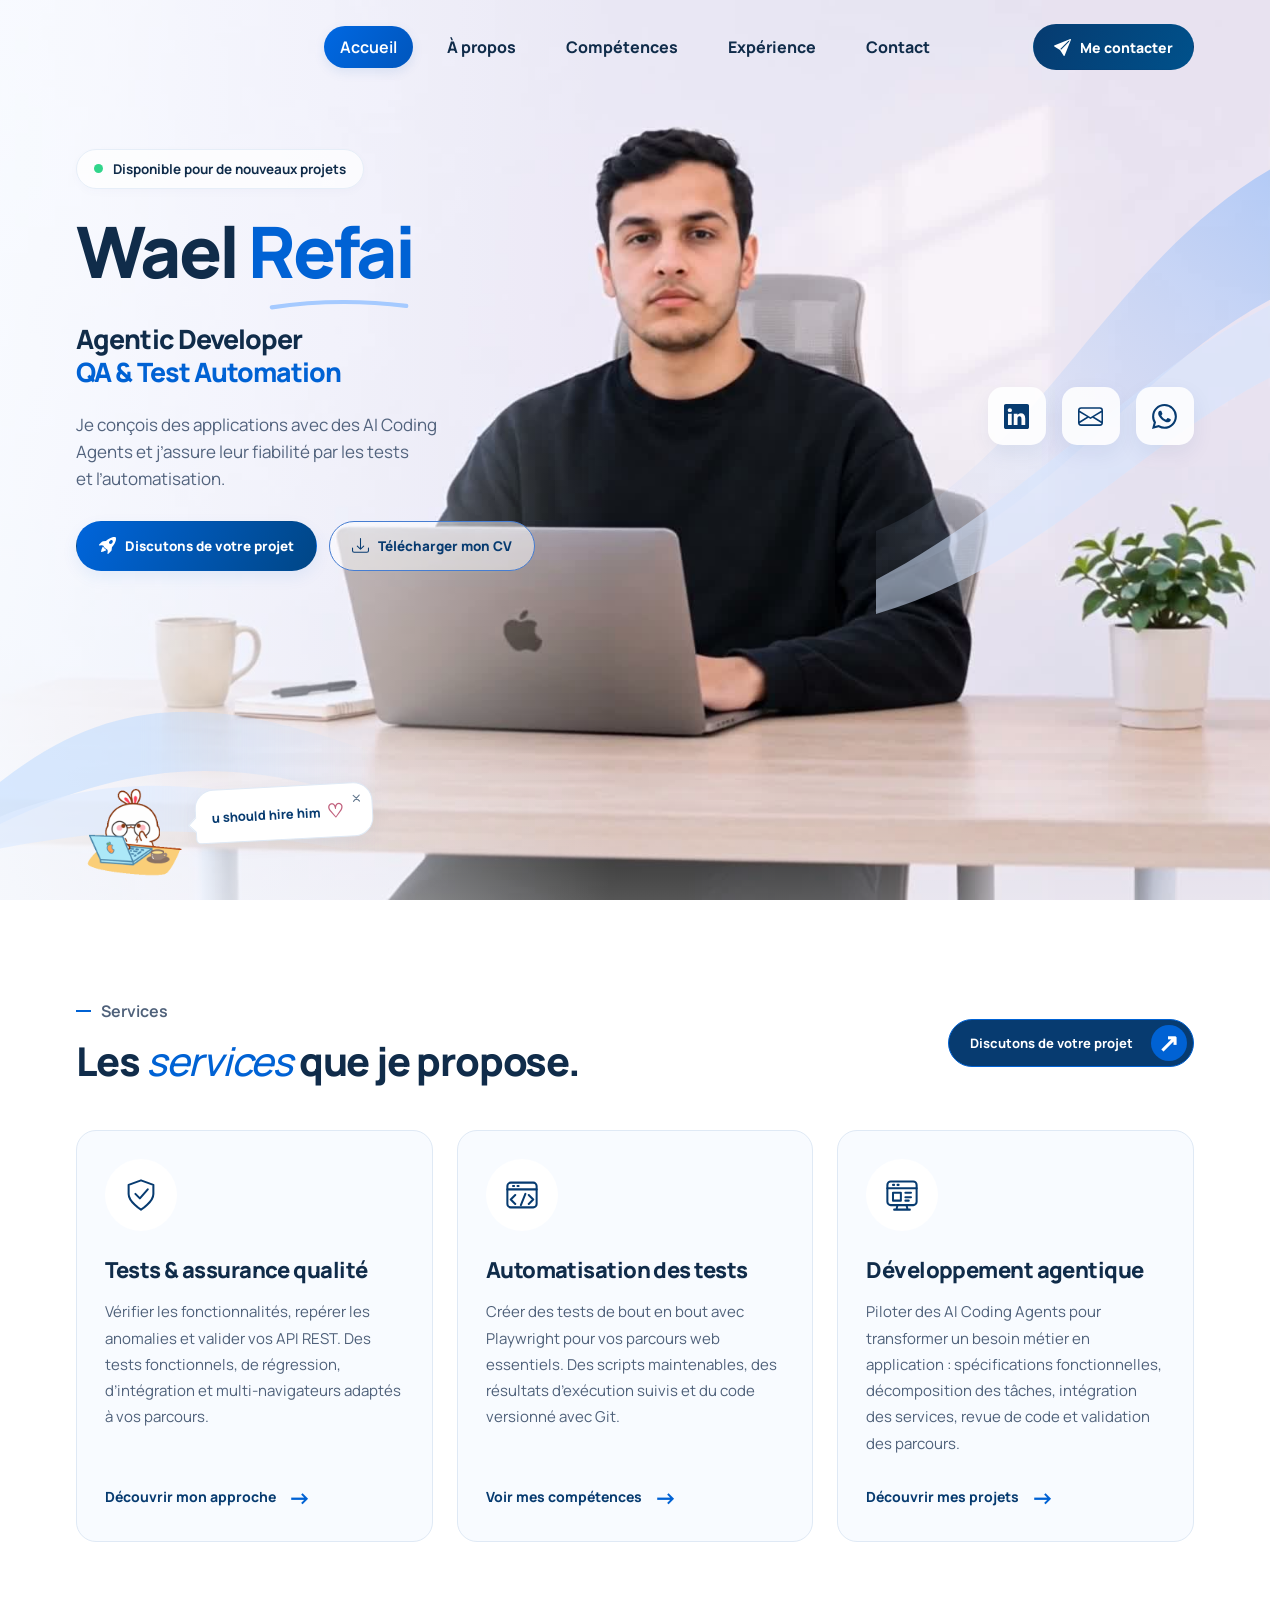
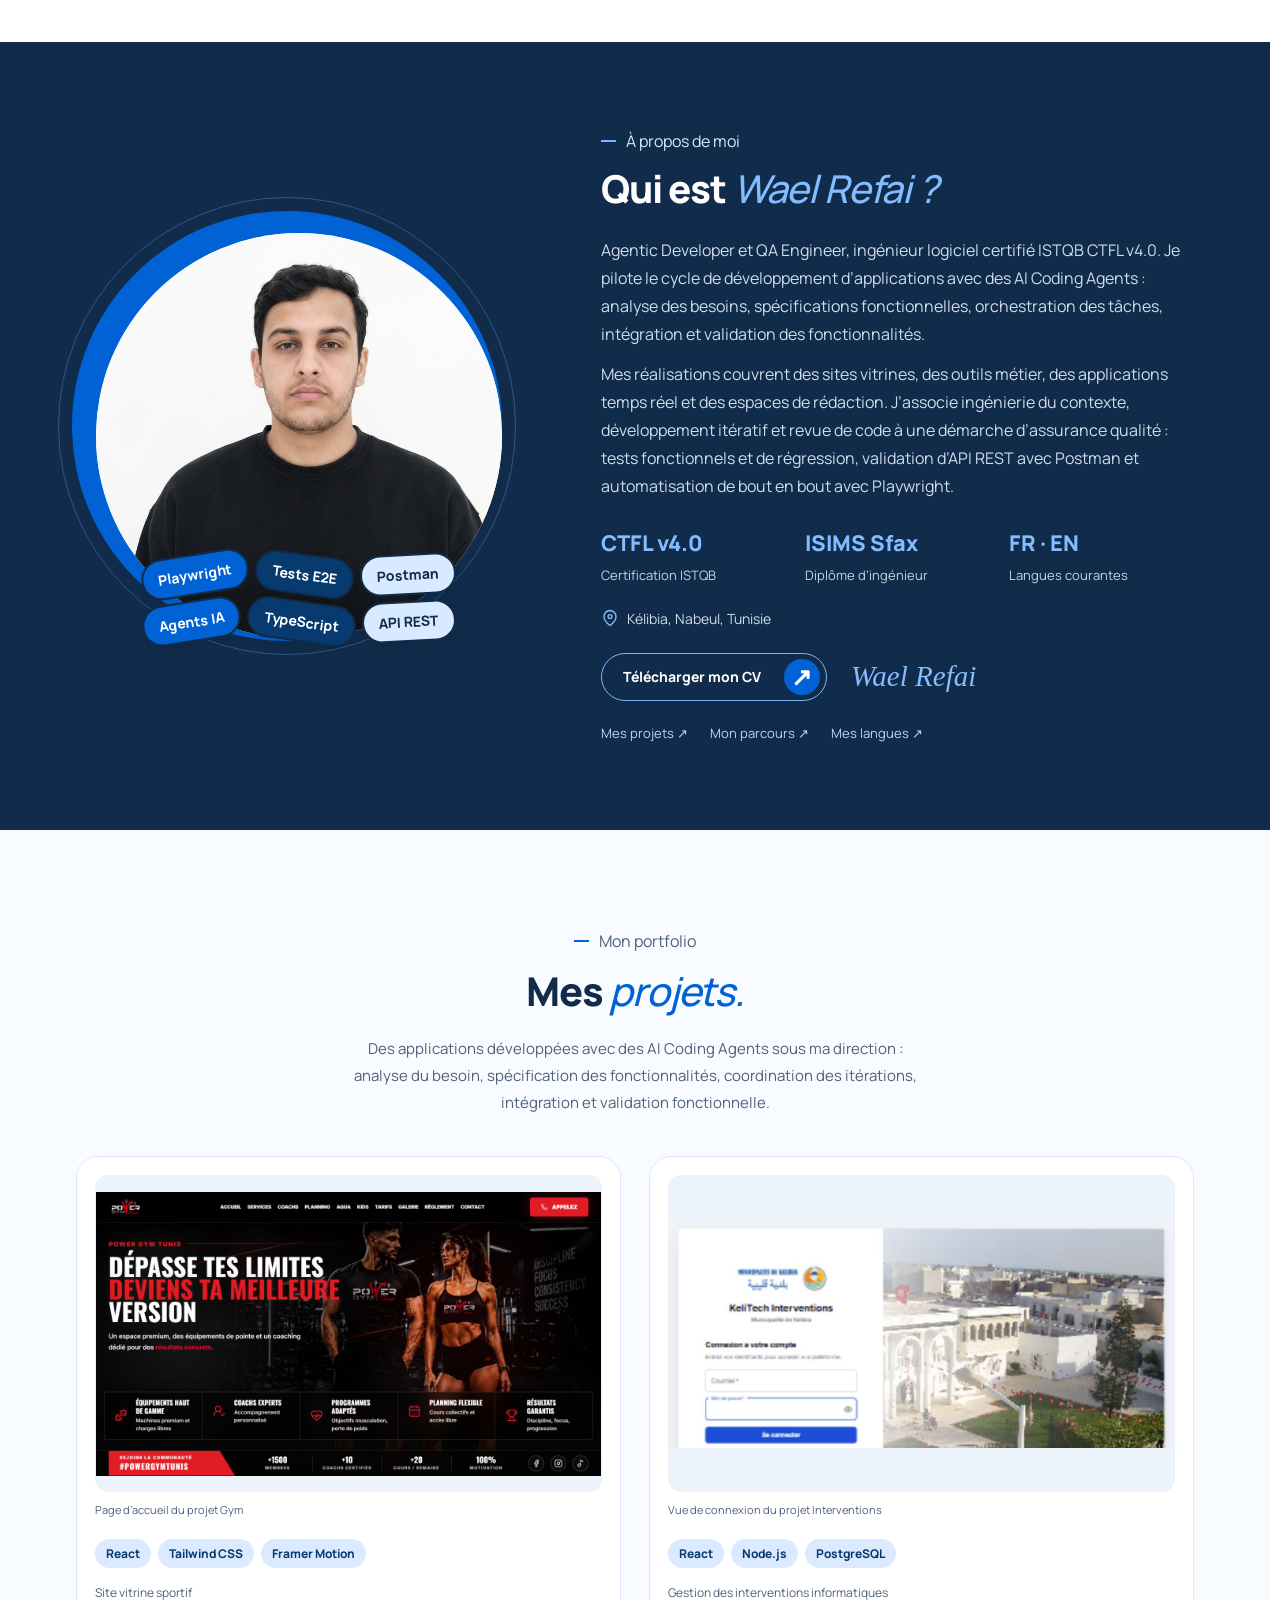
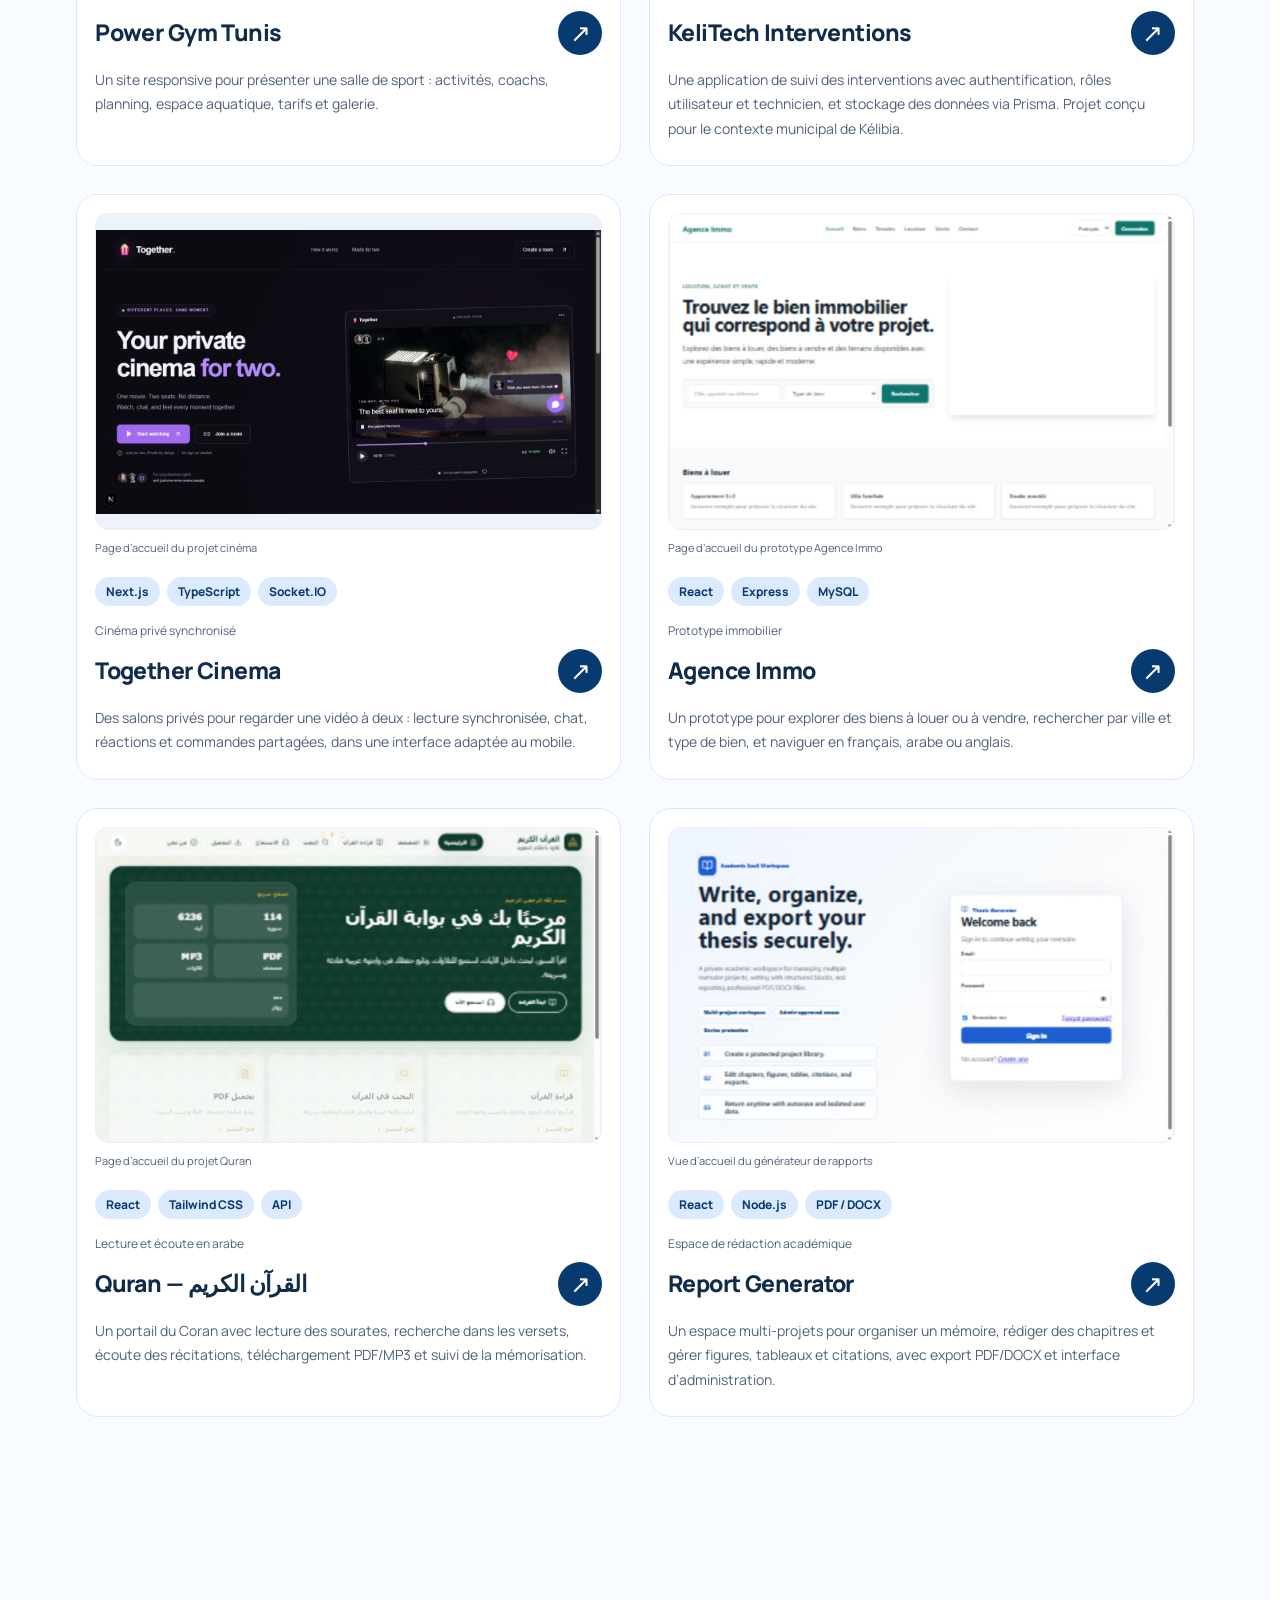
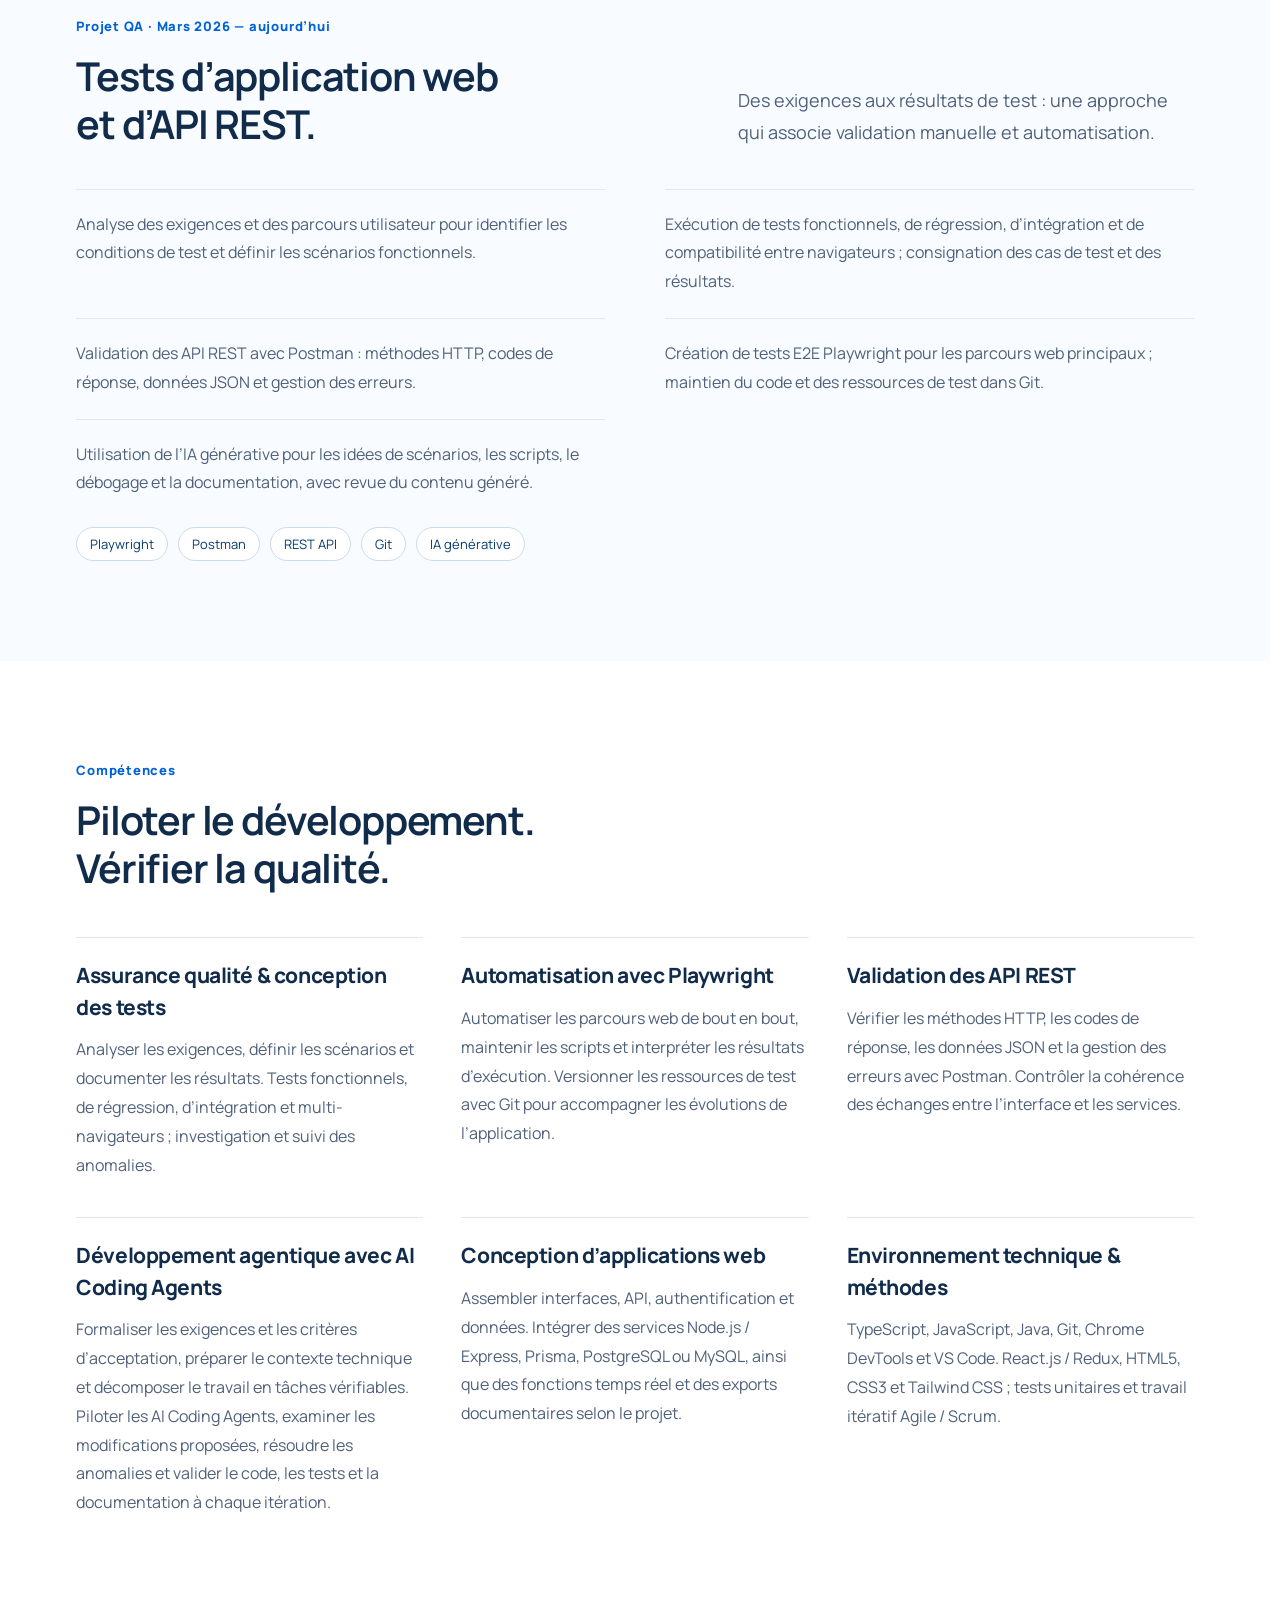
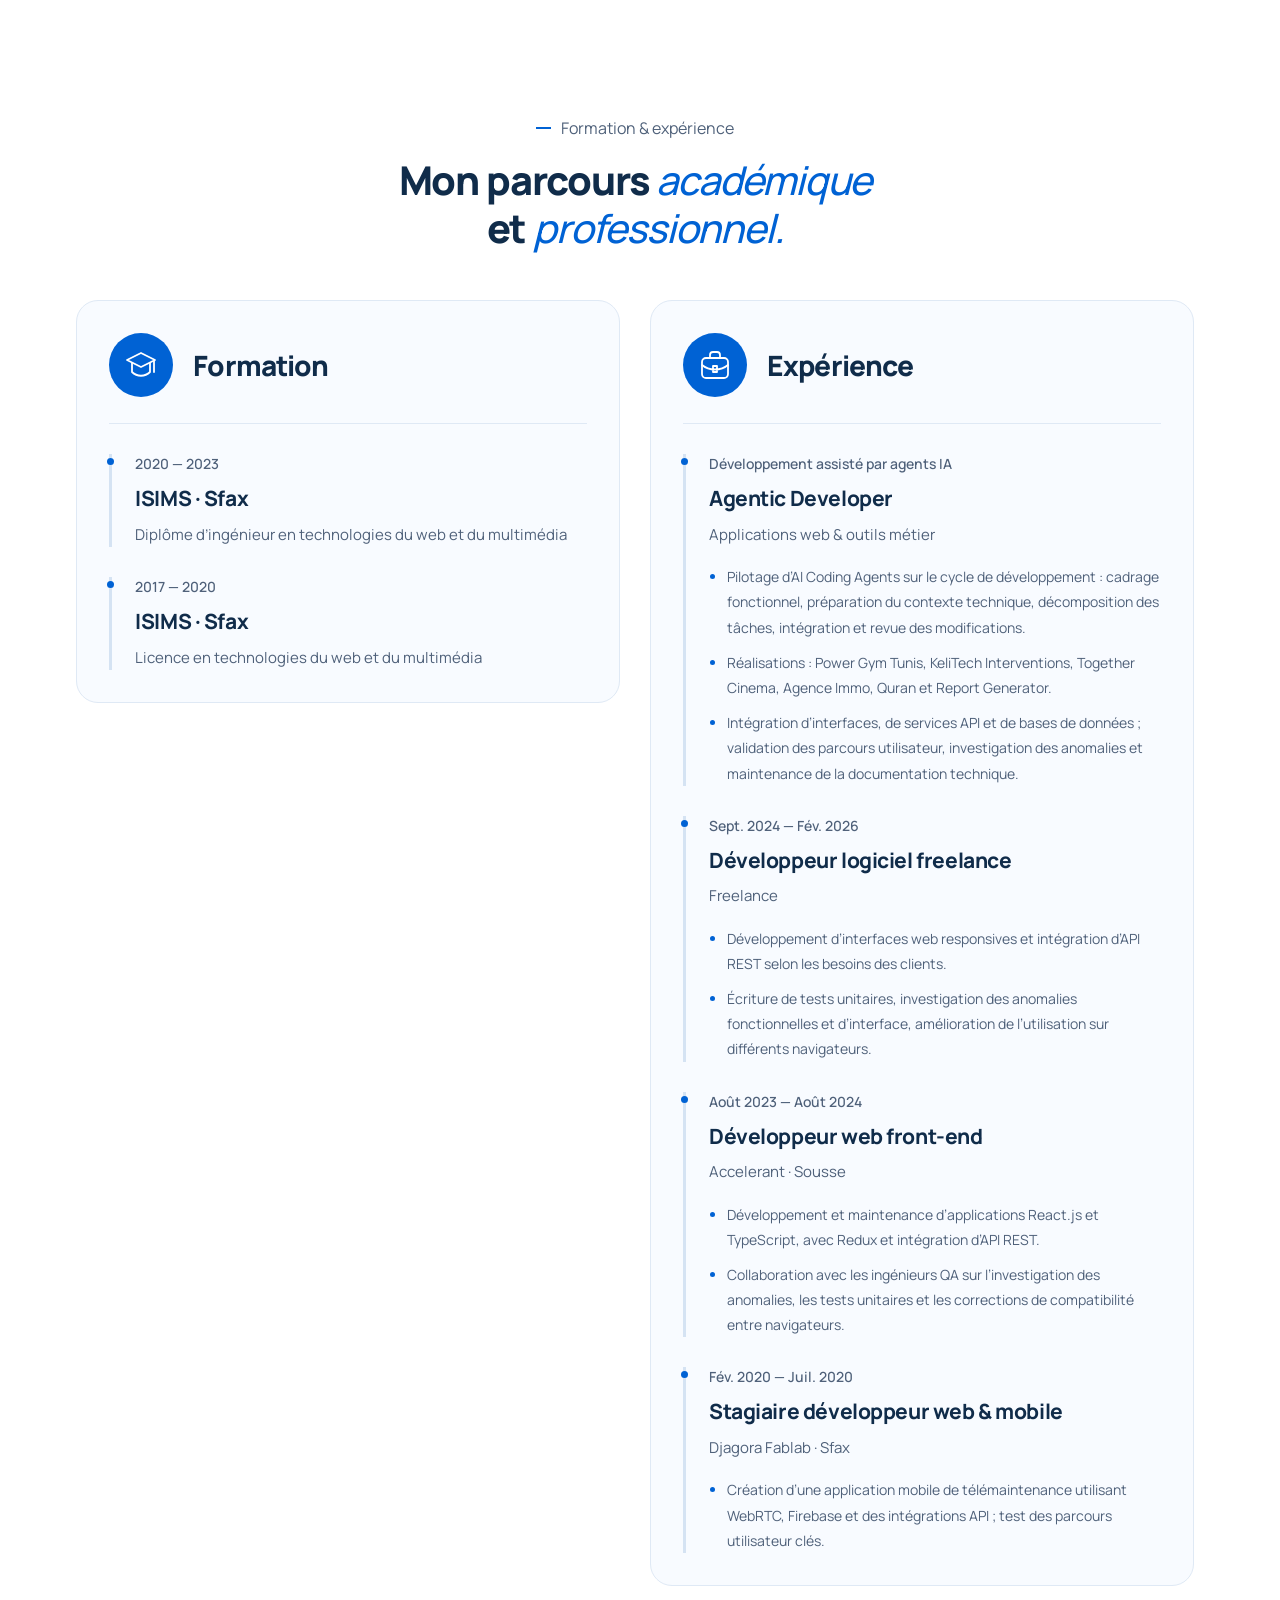
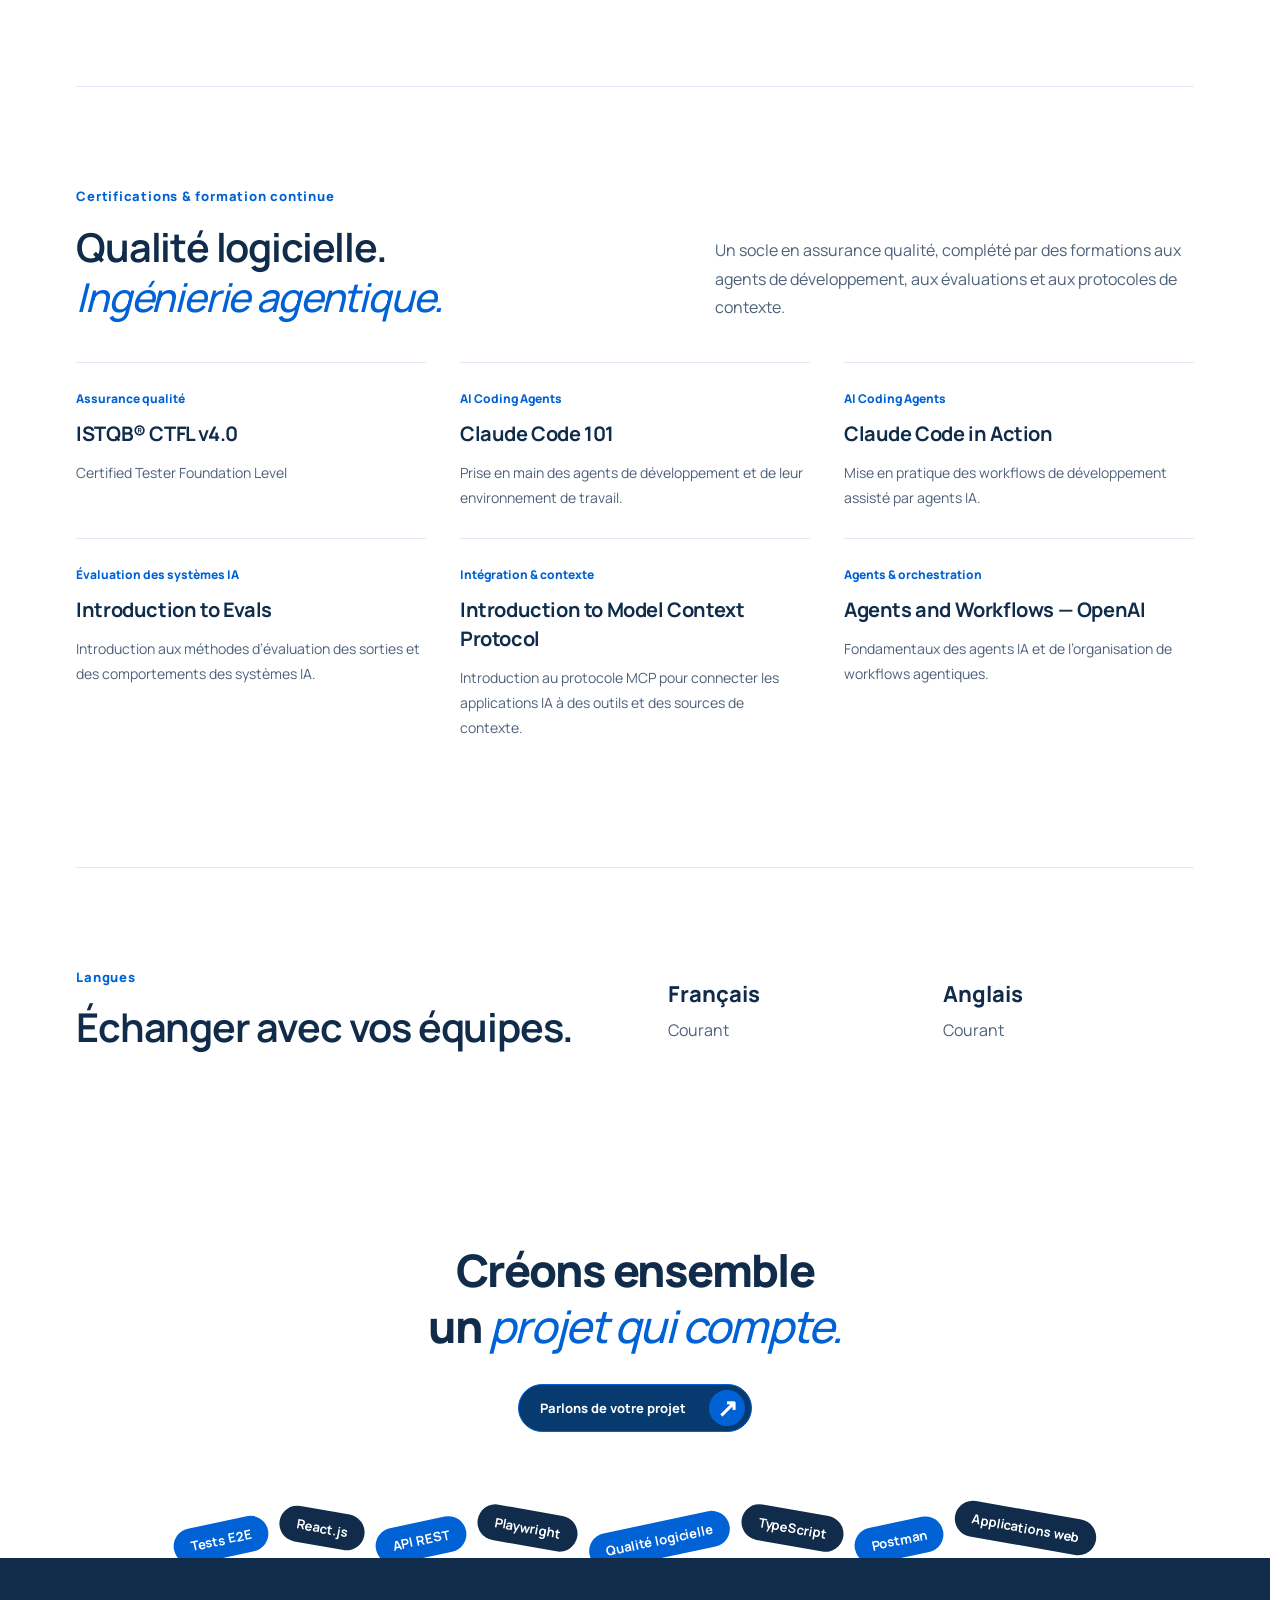
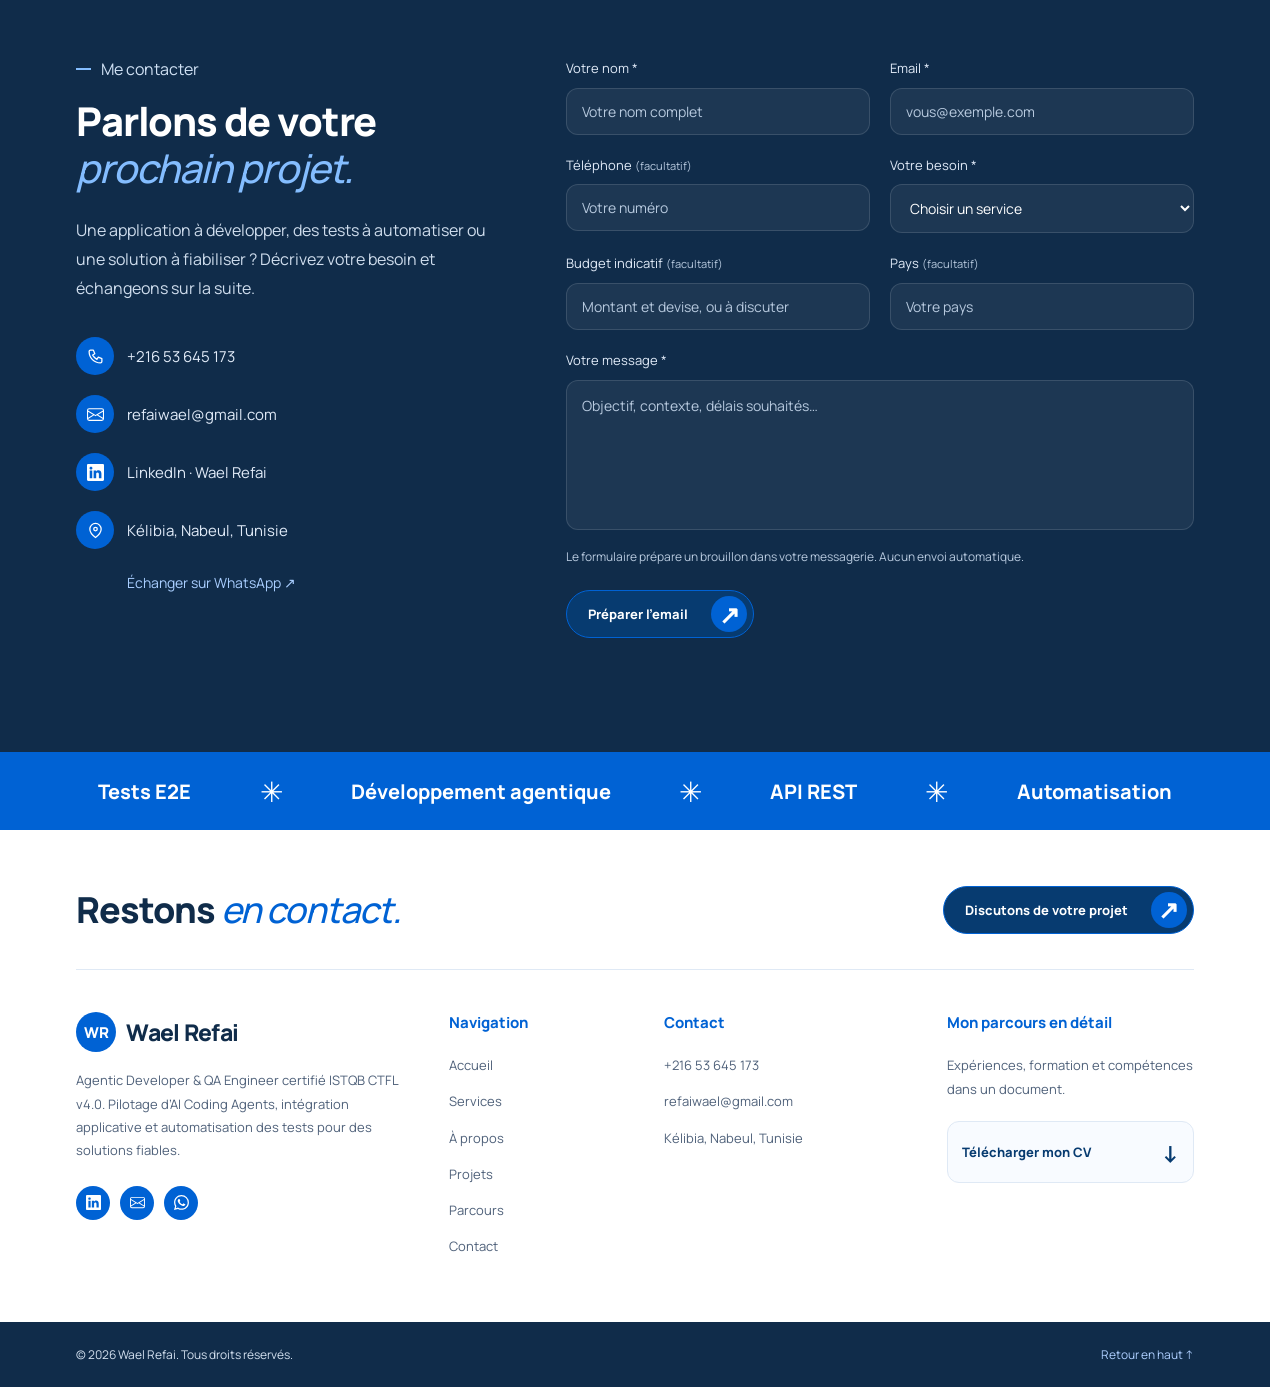
==== commit 431d0597: "Refine AI Coding Agents profile and add certifications" ====
--- a/index.html
+++ b/index.html
@@ -49,7 +49,7 @@
   </script>
   <link rel="stylesheet" href="styles.css?v=reference-2">
   <link rel="stylesheet" href="hero.css?v=centered-menu-1">
-  <link rel="stylesheet" href="resume.css?v=cv-1">
+  <link rel="stylesheet" href="resume.css?v=ai-credentials-2-cv-1">
   <link rel="stylesheet" href="about.css?v=portrait-1">
   <link rel="stylesheet" href="services.css?v=services-1">
   <link rel="stylesheet" href="journey.css?v=journey-1">
@@ -89,7 +89,7 @@
           <p class="availability" data-enter=".05"><span aria-hidden="true"></span>Disponible pour de nouveaux projets</p>
           <h1 id="hero-title" data-enter=".15">Wael <span>Refai<svg viewBox="0 0 200 16" aria-hidden="true"><path d="M4 12Q99-2 196 10"/></svg></span></h1>
           <h2 data-enter=".2">Agentic Developer <span>QA & Test Automation</span></h2>
-          <p class="hero-description" data-enter=".3">Je développe des applications avec Codex et j’allie assurance qualité, tests et automatisation.</p>
+          <p class="hero-description" data-enter=".3">Je conçois des applications avec des AI Coding Agents et j’assure leur fiabilité par les tests et l’automatisation.</p>
           <div class="hero-actions" data-enter=".4">
             <a class="button primary" href="mailto:refaiwael@gmail.com"><svg viewBox="0 0 16 16" aria-hidden="true"><use href="assets/contact-icons.svg?v=reference-2#rocket"/></svg>Discutons de votre projet</a>
             <a class="button cv-link" href="assets/WaelRefaiCV.pdf?v=cv-1" download="WaelRefaiCV.pdf"><svg viewBox="0 0 16 16" aria-hidden="true"><use href="assets/contact-icons.svg?v=reference-2#download"/></svg>Télécharger mon CV</a>
@@ -107,16 +107,16 @@
       <div class="services-grid">
         <article class="service-card"><span class="service-icon" aria-hidden="true"><svg viewBox="0 0 32 32"><path d="M16 3 27 7v8c0 7-11 14-11 14S5 22 5 15V7Z"/><path d="m11 15 4 4 7-8"/></svg></span><h3>Tests & assurance qualité</h3><p>Vérifier les fonctionnalités, repérer les anomalies et valider vos API REST. Des tests fonctionnels, de régression, d’intégration et multi-navigateurs adaptés à vos parcours.</p><a href="#projet-qa">Découvrir mon approche <span aria-hidden="true">→</span></a></article>
         <article class="service-card"><span class="service-icon" aria-hidden="true"><svg viewBox="0 0 32 32"><rect x="3" y="5" width="26" height="22" rx="3"/><path d="M3 11h26M8 8h1m3 0h1m-3 8-4 4 4 4m12-8 4 4-4 4m-3-9-4 10"/></svg></span><h3>Automatisation des tests</h3><p>Créer des tests de bout en bout avec Playwright pour vos parcours web essentiels. Des scripts maintenables, des résultats d’exécution suivis et du code versionné avec Git.</p><a href="#competences">Voir mes compétences <span aria-hidden="true">→</span></a></article>
-        <article class="service-card"><span class="service-icon" aria-hidden="true"><svg viewBox="0 0 32 32"><rect x="3" y="4" width="26" height="21" rx="3"/><path d="M3 10h26M8 7h1m3 0h1M12 25l-1 4m9-4 1 4M9 29h14M8 14h7v7H8Zm11 0h5m-5 4h5m-5 3h3"/></svg></span><h3>Développement agentique</h3><p>Concevoir des applications avec Codex : cadrer le besoin, piloter les itérations de code, intégrer interfaces, API et données, puis relire et valider les parcours.</p><a href="#projets">Découvrir mes projets <span aria-hidden="true">→</span></a></article>
+        <article class="service-card"><span class="service-icon" aria-hidden="true"><svg viewBox="0 0 32 32"><rect x="3" y="4" width="26" height="21" rx="3"/><path d="M3 10h26M8 7h1m3 0h1M12 25l-1 4m9-4 1 4M9 29h14M8 14h7v7H8Zm11 0h5m-5 4h5m-5 3h3"/></svg></span><h3>Développement agentique</h3><p>Piloter des AI Coding Agents pour transformer un besoin métier en application : spécifications fonctionnelles, décomposition des tâches, intégration des services, revue de code et validation des parcours.</p><a href="#projets">Découvrir mes projets <span aria-hidden="true">→</span></a></article>
       </div>
     </section>
     <section class="about-showcase section" id="a-propos" aria-labelledby="about-title">
       <div class="about-layout page-width">
         <div class="about-visual"><div class="portrait-halo" aria-hidden="true"></div><div class="portrait-frame"><img src="assets/wael-portrait.jpg" width="768" height="1364" loading="lazy" decoding="async" alt="Portrait de Wael Refai"></div>
-          <ul class="portrait-skills" aria-label="Mes outils et domaines"><li>Playwright</li><li>Tests E2E</li><li>Postman</li><li>Codex</li><li>TypeScript</li><li>API REST</li></ul>
+          <ul class="portrait-skills" aria-label="Mes outils et domaines"><li>Playwright</li><li>Tests E2E</li><li>Postman</li><li>Agents IA</li><li>TypeScript</li><li>API REST</li></ul>
         </div>
         <div class="about-content"><p class="about-eyebrow">À propos de moi</p><h2 id="about-title">Qui est <em>Wael Refai ?</em></h2>
-          <div class="about-copy"><p>Agentic Developer et QA Engineer, ingénieur logiciel certifié ISTQB CTFL v4.0. Je pilote la conception et la réalisation d’applications avec Codex, de la définition du besoin à la validation des fonctionnalités.</p><p>Mes réalisations couvrent des sites vitrines, des outils métier, des applications temps réel et des espaces de rédaction. J’associe développement assisté par IA, relecture du code, tests fonctionnels, validation d’API avec Postman et automatisation E2E avec Playwright.</p></div>
+          <div class="about-copy"><p>Agentic Developer et QA Engineer, ingénieur logiciel certifié ISTQB CTFL v4.0. Je pilote le cycle de développement d’applications avec des AI Coding Agents : analyse des besoins, spécifications fonctionnelles, orchestration des tâches, intégration et validation des fonctionnalités.</p><p>Mes réalisations couvrent des sites vitrines, des outils métier, des applications temps réel et des espaces de rédaction. J’associe ingénierie du contexte, développement itératif et revue de code à une démarche d’assurance qualité : tests fonctionnels et de régression, validation d’API REST avec Postman et automatisation de bout en bout avec Playwright.</p></div>
           <dl class="about-facts"><div><dt>CTFL v4.0</dt><dd>Certification ISTQB</dd></div><div><dt>ISIMS Sfax</dt><dd>Diplôme d’ingénieur</dd></div><div><dt>FR · EN</dt><dd>Langues courantes</dd></div></dl>
           <p class="about-location"><svg viewBox="0 0 24 24" aria-hidden="true"><path d="M20 10c0 6-8 12-8 12S4 16 4 10a8 8 0 1 1 16 0Z"/><circle cx="12" cy="10" r="2.5"/></svg>Kélibia, Nabeul, Tunisie</p>
           <div class="about-actions"><a class="about-download" href="assets/WaelRefaiCV.pdf?v=cv-1" download="WaelRefaiCV.pdf">Télécharger mon CV <span aria-hidden="true">↗</span></a><span class="about-signature">Wael Refai</span></div>
@@ -124,7 +124,7 @@
         </div>
       </div>
     </section>
-    <section class="projects-showcase section" id="projets" aria-labelledby="projects-title"><div class="page-width"><header class="projects-heading"><p>Mon portfolio</p><h2 id="projects-title">Mes <em>projets.</em></h2><p class="projects-approach">Des applications réalisées avec Codex, sous mon pilotage : cadrage, itérations, intégration et validation.</p></header><div class="projects-grid">
+    <section class="projects-showcase section" id="projets" aria-labelledby="projects-title"><div class="page-width"><header class="projects-heading"><p>Mon portfolio</p><h2 id="projects-title">Mes <em>projets.</em></h2><p class="projects-approach">Des applications développées avec des AI Coding Agents sous ma direction : analyse du besoin, spécification des fonctionnalités, coordination des itérations, intégration et validation fonctionnelle.</p></header><div class="projects-grid">
         <article class="project-tile"><figure><img class="project-preview" src="assets/projects/gym.jpg" width="1280" height="720" loading="lazy" decoding="async" alt="Page d’accueil du projet Gym"><figcaption>Page d’accueil du projet Gym</figcaption></figure><ul class="project-labels" aria-label="Technologies"><li>React</li><li>Tailwind CSS</li><li>Framer Motion</li></ul><p class="project-context">Site vitrine sportif</p><div class="project-title-row"><h3>Power Gym Tunis</h3><a href="projects/gym.html" aria-label="Découvrir le projet Power Gym Tunis" title="Découvrir le projet"><span aria-hidden="true">↗</span></a></div><p class="project-summary">Un site responsive pour présenter une salle de sport : activités, coachs, planning, espace aquatique, tarifs et galerie.</p></article>
         <article class="project-tile"><figure><img class="project-preview" src="assets/projects/interventions.jpg" width="1280" height="580" loading="lazy" decoding="async" alt="Vue de connexion du projet Interventions"><figcaption>Vue de connexion du projet Interventions</figcaption></figure><ul class="project-labels" aria-label="Technologies"><li>React</li><li>Node.js</li><li>PostgreSQL</li></ul><p class="project-context">Gestion des interventions informatiques</p><div class="project-title-row"><h3>KeliTech Interventions</h3><a href="projects/interventions.html" aria-label="Découvrir le projet KeliTech Interventions" title="Découvrir le projet"><span aria-hidden="true">↗</span></a></div><p class="project-summary">Une application de suivi des interventions avec authentification, rôles utilisateur et technicien, et stockage des données via Prisma. Projet conçu pour le contexte municipal de Kélibia.</p></article>
         <article class="project-tile"><figure><img class="project-preview" src="assets/projects/cinema.jpg" width="1265" height="712" loading="lazy" decoding="async" alt="Page d’accueil du projet cinéma"><figcaption>Page d’accueil du projet cinéma</figcaption></figure><ul class="project-labels" aria-label="Technologies"><li>Next.js</li><li>TypeScript</li><li>Socket.IO</li></ul><p class="project-context">Cinéma privé synchronisé</p><div class="project-title-row"><h3>Together Cinema</h3><a href="projects/cinema.html" aria-label="Découvrir le projet Together Cinema" title="Découvrir le projet"><span aria-hidden="true">↗</span></a></div><p class="project-summary">Des salons privés pour regarder une vidéo à deux : lecture synchronisée, chat, réactions et commandes partagées, dans une interface adaptée au mobile.</p></article>
@@ -141,7 +141,7 @@
       <article><h3>Assurance qualité & conception des tests</h3><p>Analyser les exigences, définir les scénarios et documenter les résultats. Tests fonctionnels, de régression, d’intégration et multi-navigateurs ; investigation et suivi des anomalies.</p></article>
       <article><h3>Automatisation avec Playwright</h3><p>Automatiser les parcours web de bout en bout, maintenir les scripts et interpréter les résultats d’exécution. Versionner les ressources de test avec Git pour accompagner les évolutions de l’application.</p></article>
       <article><h3>Validation des API REST</h3><p>Vérifier les méthodes HTTP, les codes de réponse, les données JSON et la gestion des erreurs avec Postman. Contrôler la cohérence des échanges entre l’interface et les services.</p></article>
-      <article><h3>Développement agentique avec Codex</h3><p>Traduire un besoin en fonctionnalités, structurer les instructions de développement et conduire les itérations avec Codex. Relire, corriger et valider les propositions générées, y compris pour les tests et la documentation.</p></article>
+      <article><h3>Développement agentique avec AI Coding Agents</h3><p>Formaliser les exigences et les critères d’acceptation, préparer le contexte technique et décomposer le travail en tâches vérifiables. Piloter les AI Coding Agents, examiner les modifications proposées, résoudre les anomalies et valider le code, les tests et la documentation à chaque itération.</p></article>
       <article><h3>Conception d’applications web</h3><p>Assembler interfaces, API, authentification et données. Intégrer des services Node.js / Express, Prisma, PostgreSQL ou MySQL, ainsi que des fonctions temps réel et des exports documentaires selon le projet.</p></article>
       <article><h3>Environnement technique & méthodes</h3><p>TypeScript, JavaScript, Java, Git, Chrome DevTools et VS Code. React.js / Redux, HTML5, CSS3 et Tailwind CSS ; tests unitaires et travail itératif Agile / Scrum.</p></article>
     </div></section>
@@ -149,13 +149,14 @@
       <header class="journey-heading"><p>Formation & expérience</p><h2 id="experience-title">Mon parcours <em>académique</em><br>et <em>professionnel.</em></h2></header>
       <div class="journey-grid">
         <section class="journey-card" id="formation" aria-labelledby="education-title"><header class="journey-card-heading"><span aria-hidden="true"><svg viewBox="0 0 32 32"><path d="m2 11 14-7 14 7-14 7Z"/><path d="M7 14v9c5 5 13 5 18 0v-9M29 12v11"/></svg></span><h3 id="education-title">Formation</h3></header>
-          <div class="journey-list"><article class="journey-entry"><p class="cv-date">2020 — 2023</p><h4>ISIMS · Sfax</h4><p>Diplôme d’ingénieur en technologies du web et du multimédia</p></article><article class="journey-entry"><p class="cv-date">2017 — 2020</p><h4>ISIMS · Sfax</h4><p>Licence en technologies du web et du multimédia</p></article><article class="journey-entry journey-cert"><p class="cv-date">Certification</p><h4>ISTQB® CTFL v4.0</h4><p>Certified Tester Foundation Level</p></article></div>
+          <div class="journey-list"><article class="journey-entry"><p class="cv-date">2020 — 2023</p><h4>ISIMS · Sfax</h4><p>Diplôme d’ingénieur en technologies du web et du multimédia</p></article><article class="journey-entry"><p class="cv-date">2017 — 2020</p><h4>ISIMS · Sfax</h4><p>Licence en technologies du web et du multimédia</p></article></div>
         </section>
-        <section class="journey-card" aria-labelledby="work-title"><header class="journey-card-heading"><span aria-hidden="true"><svg viewBox="0 0 32 32"><rect x="3" y="9" width="26" height="20" rx="4"/><path d="M11 9V6a3 3 0 0 1 3-3h4a3 3 0 0 1 3 3v3M3 16c7 6 19 6 26 0M14 17h4v6h-4Z"/></svg></span><h3 id="work-title">Expérience</h3></header><div class="journey-list"><article class="journey-entry"><div class="cv-role"><p class="cv-date">Projets avec Codex</p><h4>Agentic Developer</h4><p>Applications web & outils métier</p></div><ul><li>Pilotage du développement assisté par Codex : définition des fonctionnalités, itérations sur le code et les interfaces, intégration et validation des parcours.</li><li>Réalisations : Power Gym Tunis, KeliTech Interventions, Together Cinema, Agence Immo, Quran et Report Generator.</li><li>Développement d’applications associant interfaces, API et données, avec une attention portée aux tests, à la documentation et à la qualité logicielle.</li></ul></article><article class="journey-entry"><div class="cv-role"><p class="cv-date">Sept. 2024 — Fév. 2026</p><h4>Développeur logiciel freelance</h4><p>Freelance</p></div><ul><li>Développement d’interfaces web responsives et intégration d’API REST selon les besoins des clients.</li><li>Écriture de tests unitaires, investigation des anomalies fonctionnelles et d’interface, amélioration de l’utilisation sur différents navigateurs.</li></ul></article>
+        <section class="journey-card" aria-labelledby="work-title"><header class="journey-card-heading"><span aria-hidden="true"><svg viewBox="0 0 32 32"><rect x="3" y="9" width="26" height="20" rx="4"/><path d="M11 9V6a3 3 0 0 1 3-3h4a3 3 0 0 1 3 3v3M3 16c7 6 19 6 26 0M14 17h4v6h-4Z"/></svg></span><h3 id="work-title">Expérience</h3></header><div class="journey-list"><article class="journey-entry"><div class="cv-role"><p class="cv-date">Développement assisté par agents IA</p><h4>Agentic Developer</h4><p>Applications web & outils métier</p></div><ul><li>Pilotage d’AI Coding Agents sur le cycle de développement : cadrage fonctionnel, préparation du contexte technique, décomposition des tâches, intégration et revue des modifications.</li><li>Réalisations : Power Gym Tunis, KeliTech Interventions, Together Cinema, Agence Immo, Quran et Report Generator.</li><li>Intégration d’interfaces, de services API et de bases de données ; validation des parcours utilisateur, investigation des anomalies et maintenance de la documentation technique.</li></ul></article><article class="journey-entry"><div class="cv-role"><p class="cv-date">Sept. 2024 — Fév. 2026</p><h4>Développeur logiciel freelance</h4><p>Freelance</p></div><ul><li>Développement d’interfaces web responsives et intégration d’API REST selon les besoins des clients.</li><li>Écriture de tests unitaires, investigation des anomalies fonctionnelles et d’interface, amélioration de l’utilisation sur différents navigateurs.</li></ul></article>
       <article class="journey-entry"><div class="cv-role"><p class="cv-date">Août 2023 — Août 2024</p><h4>Développeur web front-end</h4><p>Accelerant · Sousse</p></div><ul><li>Développement et maintenance d’applications React.js et TypeScript, avec Redux et intégration d’API REST.</li><li>Collaboration avec les ingénieurs QA sur l’investigation des anomalies, les tests unitaires et les corrections de compatibilité entre navigateurs.</li></ul></article>
       <article class="journey-entry" id="projet-webrtc"><div class="cv-role"><p class="cv-date">Fév. 2020 — Juil. 2020</p><h4>Stagiaire développeur web & mobile</h4><p>Djagora Fablab · Sfax</p></div><ul><li>Création d’une application mobile de télémaintenance utilisant WebRTC, Firebase et des intégrations API ; test des parcours utilisateur clés.</li></ul></article></div></section>
       </div>
     </section>
+    <section class="certifications-section section page-width" id="certifications" aria-labelledby="certifications-title"><header class="certifications-heading"><p class="cv-kicker">Certifications & formation continue</p><h2 id="certifications-title">Qualité logicielle.<br><em>Ingénierie agentique.</em></h2><p>Un socle en assurance qualité, complété par des formations aux agents de développement, aux évaluations et aux protocoles de contexte.</p></header><div class="certifications-grid"><article class="certification-item"><p class="certification-domain">Assurance qualité</p><h3>ISTQB® CTFL v4.0</h3><p>Certified Tester Foundation Level</p></article><article class="certification-item"><p class="certification-domain">AI Coding Agents</p><h3>Claude Code 101</h3><p>Prise en main des agents de développement et de leur environnement de travail.</p></article><article class="certification-item"><p class="certification-domain">AI Coding Agents</p><h3>Claude Code in Action</h3><p>Mise en pratique des workflows de développement assisté par agents IA.</p></article><article class="certification-item"><p class="certification-domain">Évaluation des systèmes IA</p><h3>Introduction to Evals</h3><p>Introduction aux méthodes d’évaluation des sorties et des comportements des systèmes IA.</p></article><article class="certification-item"><p class="certification-domain">Intégration & contexte</p><h3>Introduction to Model Context Protocol</h3><p>Introduction au protocole MCP pour connecter les applications IA à des outils et des sources de contexte.</p></article><article class="certification-item"><p class="certification-domain">Agents & orchestration</p><h3>Agents and Workflows — OpenAI</h3><p>Fondamentaux des agents IA et de l’organisation de workflows agentiques.</p></article></div></section>
     <section class="cv-languages section page-width" id="langues" aria-labelledby="languages-title"><div><p class="cv-kicker">Langues</p><h2 id="languages-title">Échanger avec vos équipes.</h2></div><dl><div><dt>Français</dt><dd>Courant</dd></div><div><dt>Anglais</dt><dd>Courant</dd></div></dl></section>
     <section class="collaborate-section" aria-labelledby="collaborate-title"><div class="page-width"><h2 id="collaborate-title">Créons ensemble<br>un <em>projet qui compte.</em></h2><a class="contact-pill" href="#contact">Parlons de votre projet <span aria-hidden="true">↗</span></a><ul class="collaborate-tags" aria-label="Domaines d’intervention"><li>Tests E2E</li><li>React.js</li><li>API REST</li><li>Playwright</li><li>Qualité logicielle</li><li>TypeScript</li><li>Postman</li><li>Applications web</li></ul></div></section>
     <section class="contact-studio section" id="contact" aria-labelledby="contact-title"><div class="page-width contact-studio-grid"><div class="contact-studio-copy"><p class="contact-eyebrow">Me contacter</p><h2 id="contact-title">Parlons de votre<br><em>prochain projet.</em></h2><p>Une application à développer, des tests à automatiser ou une solution à fiabiliser ? Décrivez votre besoin et échangeons sur la suite.</p><ul class="contact-addresses">
@@ -164,7 +165,7 @@
         <div class="contact-field"><label for="contact-name">Votre nom *</label><input id="contact-name" name="name" autocomplete="name" required maxlength="120" placeholder="Votre nom complet" aria-describedby="contact-name-error"><span class="field-error" id="contact-name-error"></span></div>
         <div class="contact-field"><label for="contact-email">Email *</label><input id="contact-email" name="email" type="email" autocomplete="email" required maxlength="180" placeholder="vous@exemple.com" aria-describedby="contact-email-error"><span class="field-error" id="contact-email-error"></span></div>
         <div class="contact-field"><label for="contact-phone">Téléphone <small>(facultatif)</small></label><input id="contact-phone" name="phone" type="tel" autocomplete="tel" maxlength="50" placeholder="Votre numéro"></div>
-        <div class="contact-field"><label for="contact-service">Votre besoin *</label><select id="contact-service" name="service" required aria-describedby="contact-service-error"><option value="">Choisir un service</option>Tests & assurance qualité</option><option>Automatisation des tests</option><option>Développement agentique avec Codex</option><option>Autre projet ou opportunité</option></select><span class="field-error" id="contact-service-error"></span></div>
+        <div class="contact-field"><label for="contact-service">Votre besoin *</label><select id="contact-service" name="service" required aria-describedby="contact-service-error"><option value="">Choisir un service</option><option>Tests & assurance qualité</option><option>Automatisation des tests</option><option>Développement agentique avec AI Coding Agents</option><option>Autre projet ou opportunité</option></select><span class="field-error" id="contact-service-error"></span></div>
         <div class="contact-field"><label for="contact-budget">Budget indicatif <small>(facultatif)</small></label><input id="contact-budget" name="budget" maxlength="100" placeholder="Montant et devise, ou à discuter"></div>
         <div class="contact-field"><label for="contact-country">Pays <small>(facultatif)</small></label><input id="contact-country" name="country" autocomplete="country-name" maxlength="100" placeholder="Votre pays"></div>
         <div class="contact-field contact-field-wide"><label for="contact-message">Votre message *</label><textarea id="contact-message" name="message" rows="5" required maxlength="2000" placeholder="Objectif, contexte, délais souhaités…" aria-describedby="contact-message-error"></textarea><span class="field-error" id="contact-message-error"></span></div>
@@ -179,7 +180,7 @@
           <button class="bunny-dismiss" type="button" aria-label="Masquer le lapin" title="Masquer le lapin"><svg viewBox="0 0 16 16" aria-hidden="true"><path d="m4 4 8 8m0-8-8 8"/></svg></button>
         </div>
       </aside>
-  <footer class="footer-studio"><div class="footer-ribbon" aria-hidden="true"><span>Tests E2E</span><b>✳</b><span>Développement agentique</span><b>✳</b><span>API REST</span><b>✳</b><span>Automatisation</span></div><div class="page-width"><div class="footer-connect"><h2>Restons <em>en contact.</em></h2><a class="contact-pill" href="#contact">Discutons de votre projet <span aria-hidden="true">↗</span></a></div><div class="footer-columns"><div class="footer-intro"><a class="footer-brand" href="#accueil"><span aria-hidden="true">WR</span>Wael Refai</a><p>Agentic Developer & QA Engineer certifié ISTQB CTFL v4.0. Développement avec Codex, tests et automatisation au service d’applications fiables.</p><div class="footer-socials"><a href="https://www.linkedin.com/in/refaiwael/" target="_blank" rel="noopener noreferrer" aria-label="LinkedIn (nouvel onglet)"><svg viewBox="0 0 16 16"><use href="assets/contact-icons.svg#linkedin"/></svg></a><a href="mailto:refaiwael@gmail.com" aria-label="Email"><svg viewBox="0 0 16 16"><use href="assets/contact-icons.svg#email"/></svg></a><a href="https://wa.me/21653645173" target="_blank" rel="noopener noreferrer" aria-label="WhatsApp (nouvel onglet)"><svg viewBox="0 0 16 16"><use href="assets/contact-icons.svg#whatsapp"/></svg></a></div></div>
+  <footer class="footer-studio"><div class="footer-ribbon" aria-hidden="true"><span>Tests E2E</span><b>✳</b><span>Développement agentique</span><b>✳</b><span>API REST</span><b>✳</b><span>Automatisation</span></div><div class="page-width"><div class="footer-connect"><h2>Restons <em>en contact.</em></h2><a class="contact-pill" href="#contact">Discutons de votre projet <span aria-hidden="true">↗</span></a></div><div class="footer-columns"><div class="footer-intro"><a class="footer-brand" href="#accueil"><span aria-hidden="true">WR</span>Wael Refai</a><p>Agentic Developer & QA Engineer certifié ISTQB CTFL v4.0. Pilotage d’AI Coding Agents, intégration applicative et automatisation des tests pour des solutions fiables.</p><div class="footer-socials"><a href="https://www.linkedin.com/in/refaiwael/" target="_blank" rel="noopener noreferrer" aria-label="LinkedIn (nouvel onglet)"><svg viewBox="0 0 16 16"><use href="assets/contact-icons.svg#linkedin"/></svg></a><a href="mailto:refaiwael@gmail.com" aria-label="Email"><svg viewBox="0 0 16 16"><use href="assets/contact-icons.svg#email"/></svg></a><a href="https://wa.me/21653645173" target="_blank" rel="noopener noreferrer" aria-label="WhatsApp (nouvel onglet)"><svg viewBox="0 0 16 16"><use href="assets/contact-icons.svg#whatsapp"/></svg></a></div></div>
       <nav class="footer-nav" aria-label="Navigation de pied de page"><h3>Navigation</h3><a href="#accueil">Accueil</a><a href="#services">Services</a><a href="#a-propos">À propos</a><a href="#projets">Projets</a><a href="#experience">Parcours</a><a href="#contact">Contact</a></nav><div class="footer-info"><h3>Contact</h3><a href="tel:+21653645173">+216 53 645 173</a><a href="mailto:refaiwael@gmail.com">refaiwael@gmail.com</a><p>Kélibia, Nabeul, Tunisie</p></div><div class="footer-cv"><h3>Mon parcours en détail</h3><p>Expériences, formation et compétences dans un document.</p><a href="assets/WaelRefaiCV.pdf?v=cv-1" download="WaelRefaiCV.pdf">Télécharger mon CV <span aria-hidden="true">↓</span></a></div></div></div><div class="footer-bottom"><div class="page-width"><p>© <span id="year">2026</span> Wael Refai. Tous droits réservés.</p><a href="#accueil">Retour en haut ↑</a></div></div></footer>
 </body>
 </html>
--- a/resume.css
+++ b/resume.css
@@ -27,3 +27,17 @@
 .cv-languages dd { margin:10px 0 0; color:var(--muted); font-size:16px; }
 @media(max-width:900px) { .cv-skills { grid-template-columns:1fr 1fr; } .cv-section-heading,.cv-timeline article,.cv-education,.cv-languages { gap:35px; } }
 @media(max-width:600px) { .cv-section-heading,.cv-project-list,.cv-skills,.cv-timeline article,.cv-education,.cv-languages { grid-template-columns:1fr; gap:26px; } .cv-section-heading>p { font-size:16px; } .cv-skills { gap:30px; } .cv-timeline article { gap:22px; } .cv-languages dl { gap:20px; } .cv-cert { padding:24px; } }
+
+.certifications-section { border-top:1px solid var(--line); }
+.certifications-heading { display:grid; grid-template-columns:1.2fr 1fr; column-gap:65px; align-items:end; }
+.certifications-heading .cv-kicker { grid-column:1/-1; }
+.certifications-heading h2 { line-height:1.25; }
+.certifications-heading h2 em { color:var(--blue); font-weight:500; }
+.certifications-heading>p:last-child { color:var(--muted); font-size:16px; line-height:1.8; max-width:48ch; }
+.certifications-grid { display:grid; grid-template-columns:repeat(3,minmax(0,1fr)); gap:0 34px; margin-top:40px; }
+.certification-item { min-width:0; padding:27px 0; border-top:1px solid var(--line); }
+.certification-domain { font-size:12px; color:var(--blue); font-weight:800; margin-bottom:12px; }
+.certification-item h3 { font-size:20px; line-height:1.45; letter-spacing:-.02em; overflow-wrap:anywhere; }
+.certification-item>p:last-child { font-size:14px; line-height:1.8; color:var(--muted); margin-top:12px; }
+@media(max-width:900px) { .certifications-grid { grid-template-columns:repeat(2,minmax(0,1fr)); } .certifications-heading { gap:15px 30px; } }
+@media(max-width:600px) { .certifications-grid,.certifications-heading { grid-template-columns:1fr; } .certifications-grid { margin-top:28px; } .certifications-heading h2 { font-size:30px; } }
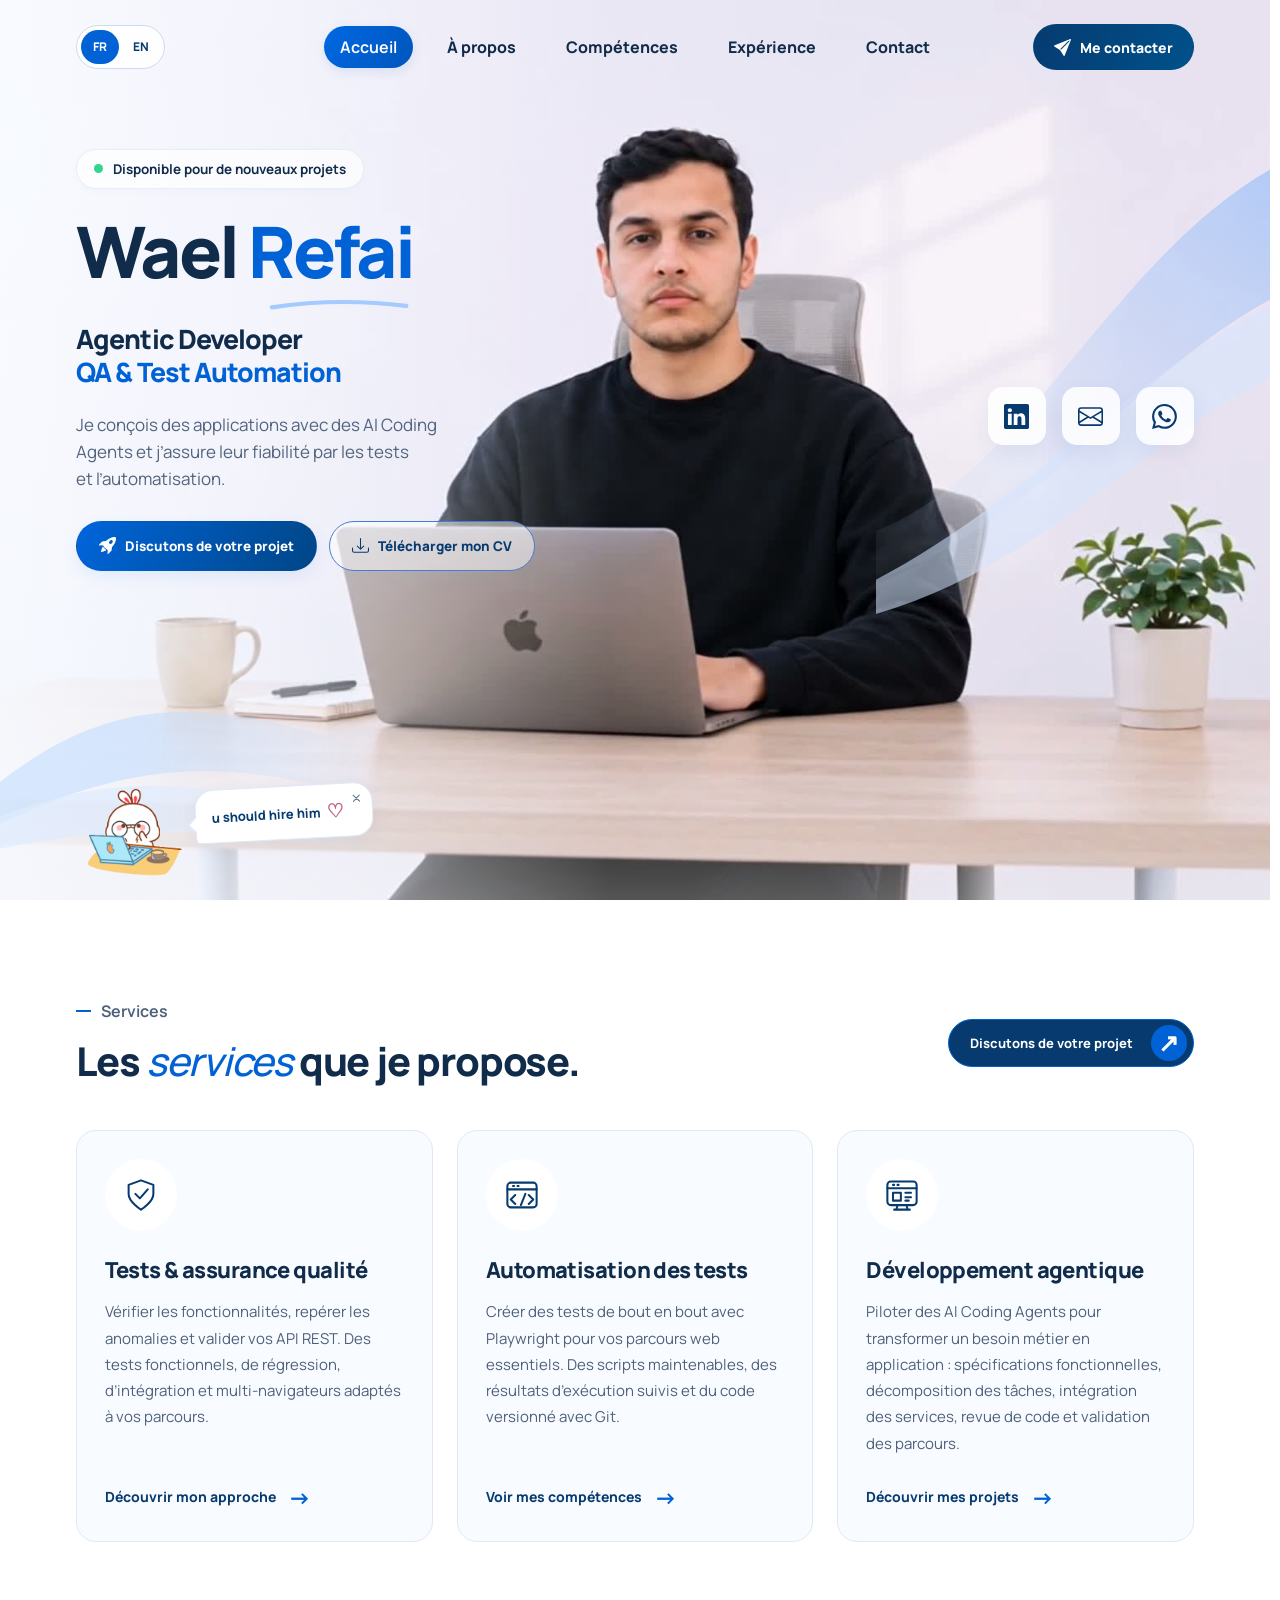
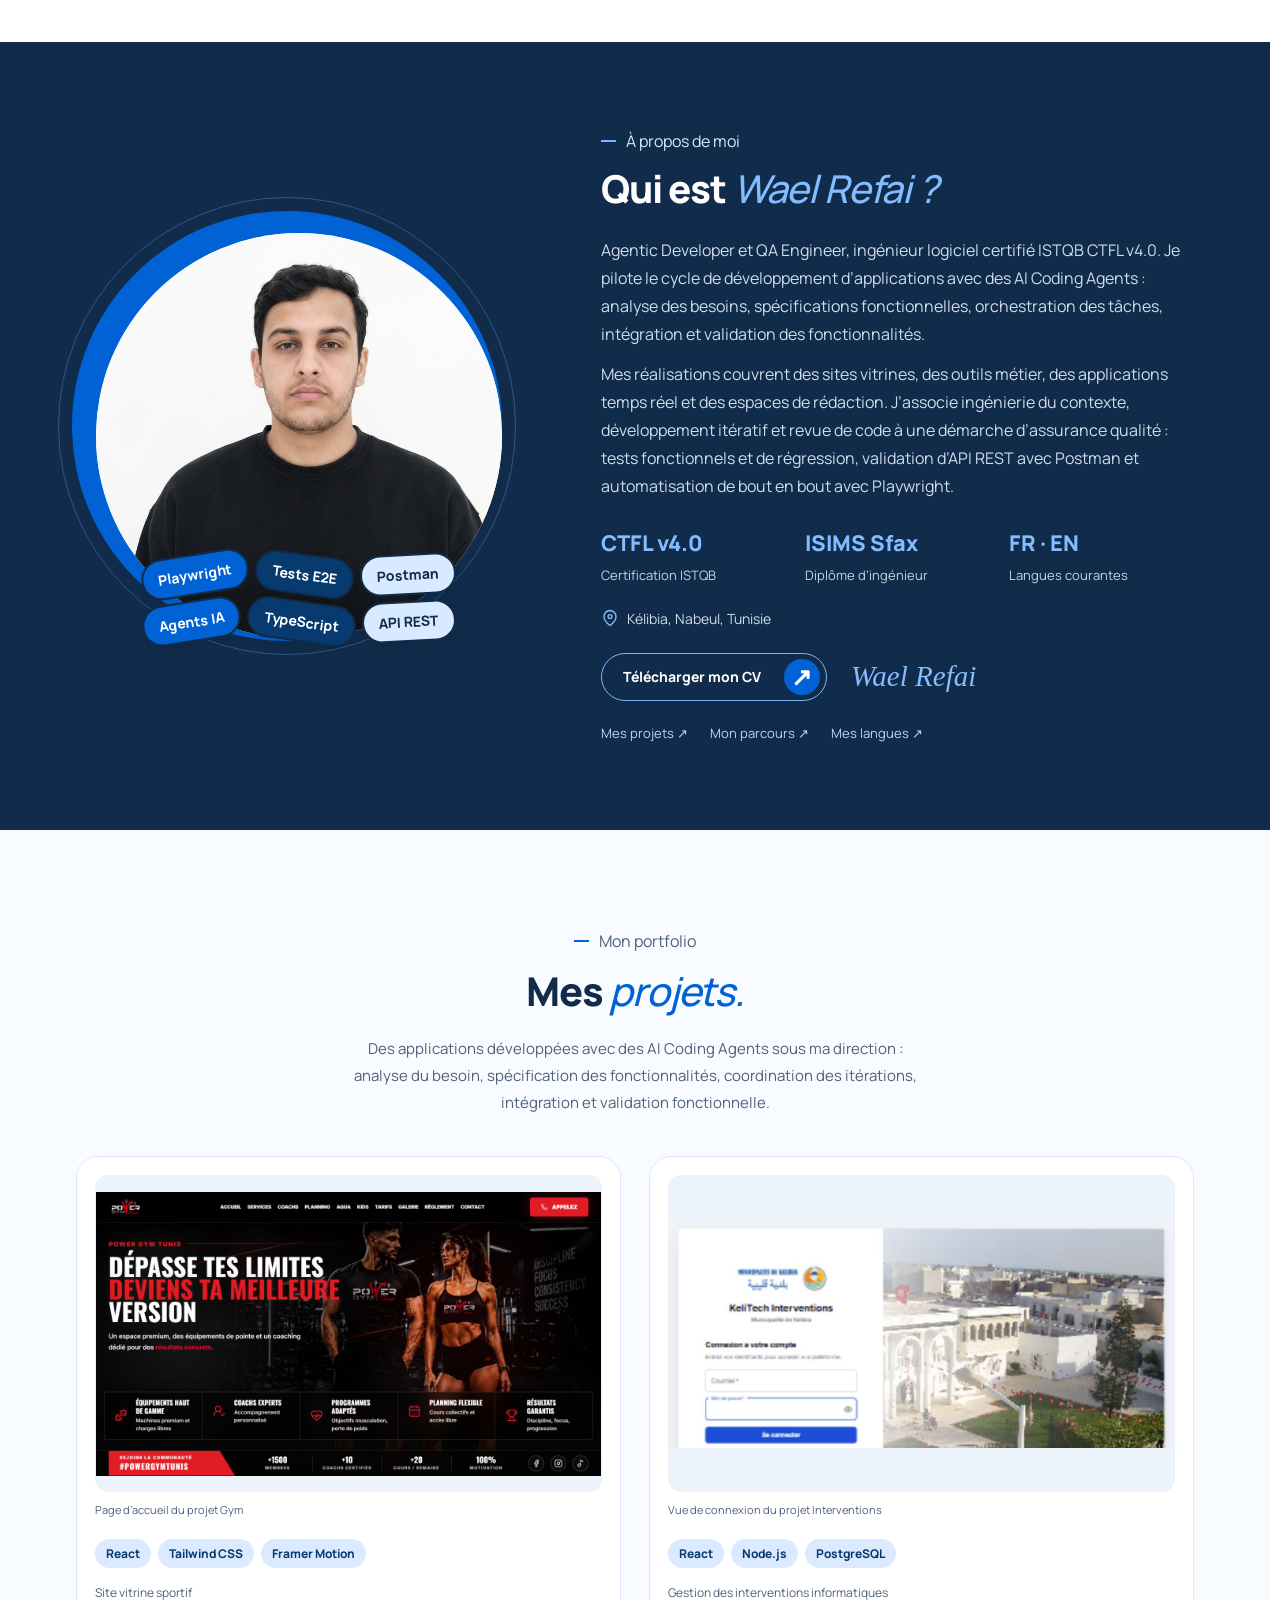
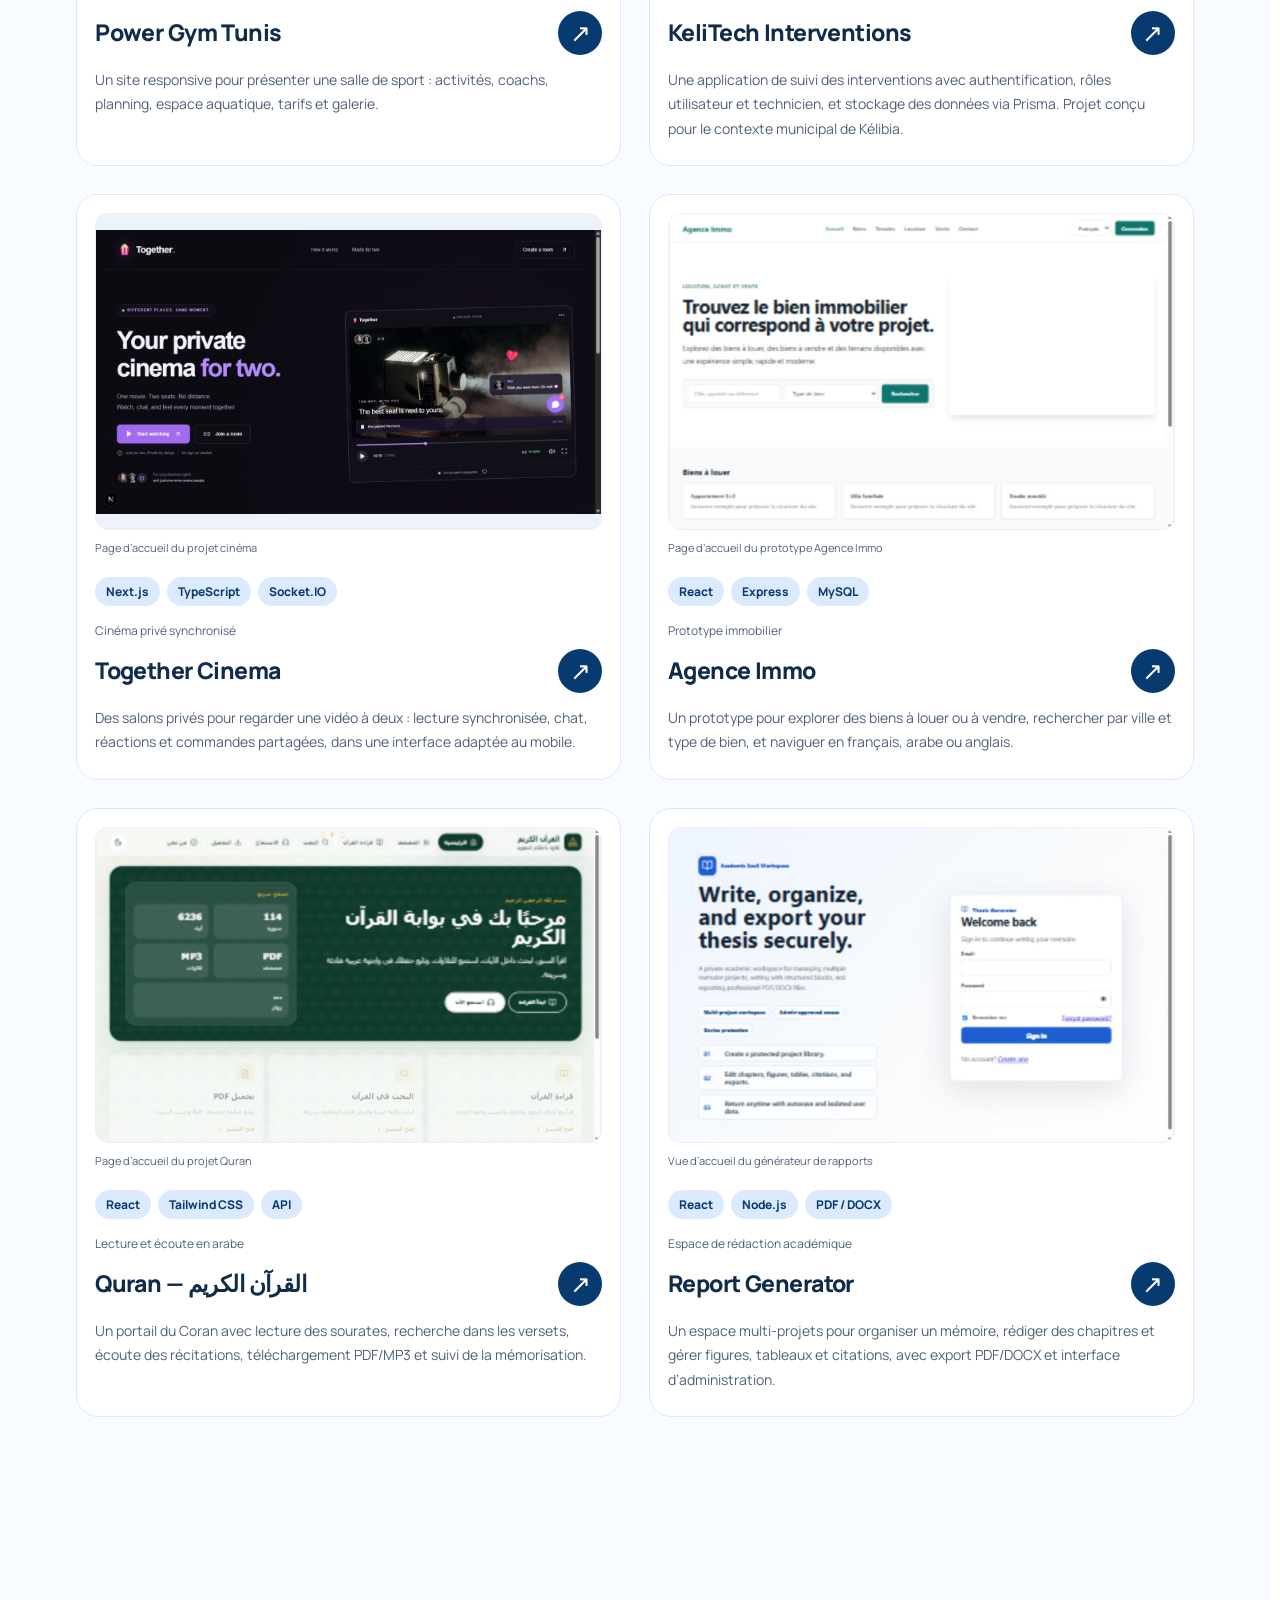
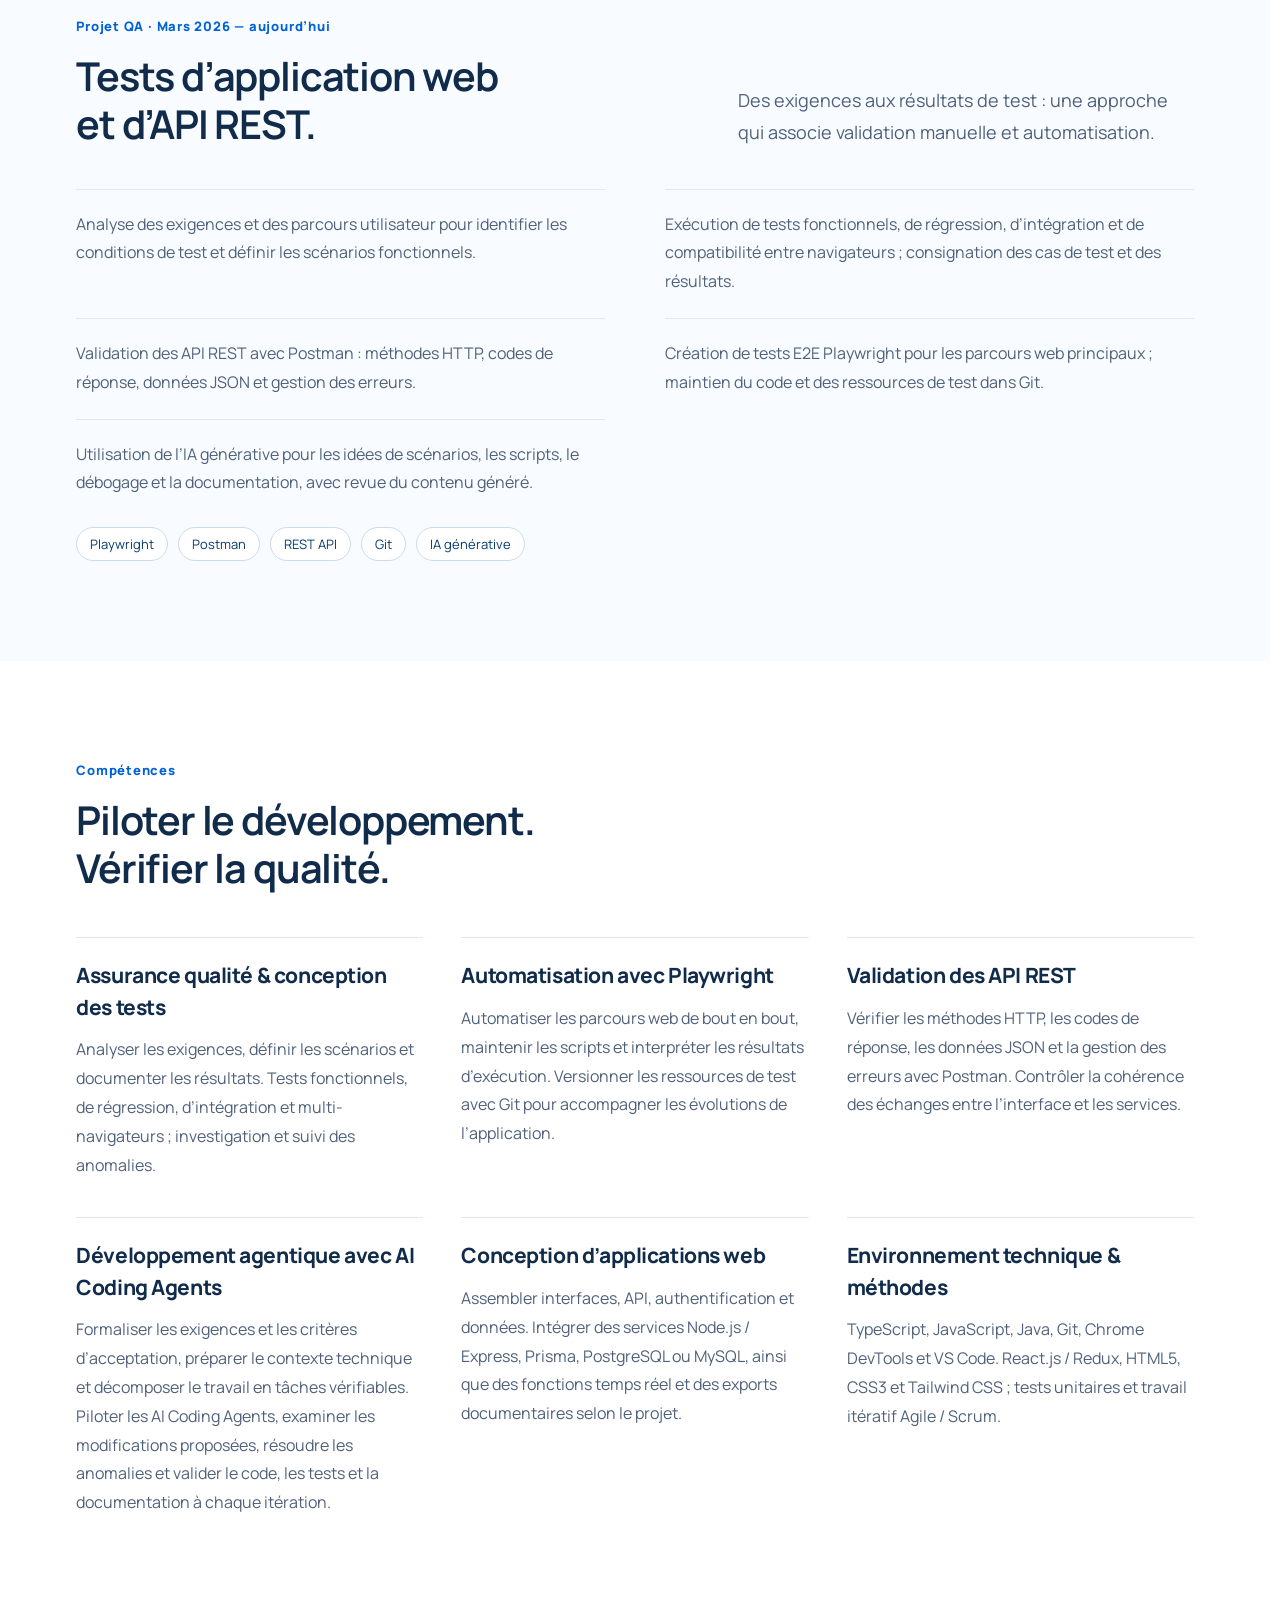
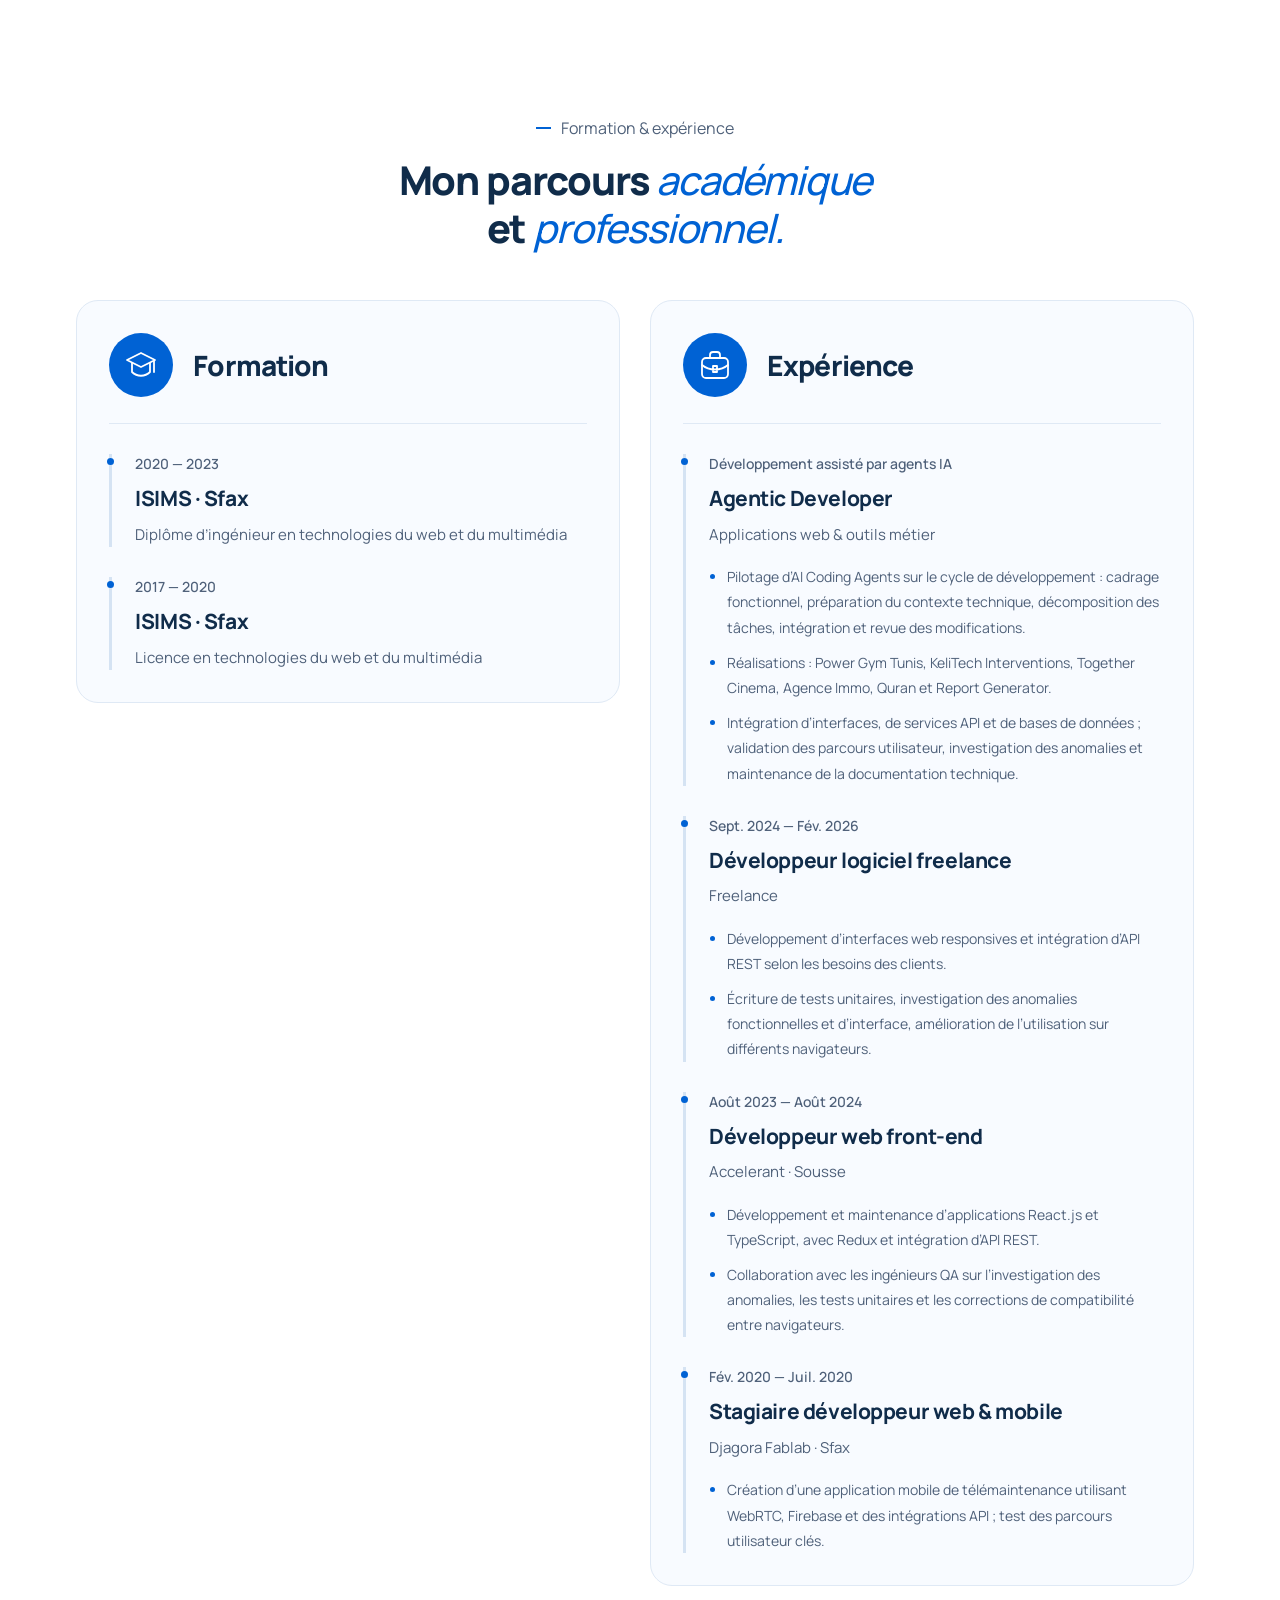
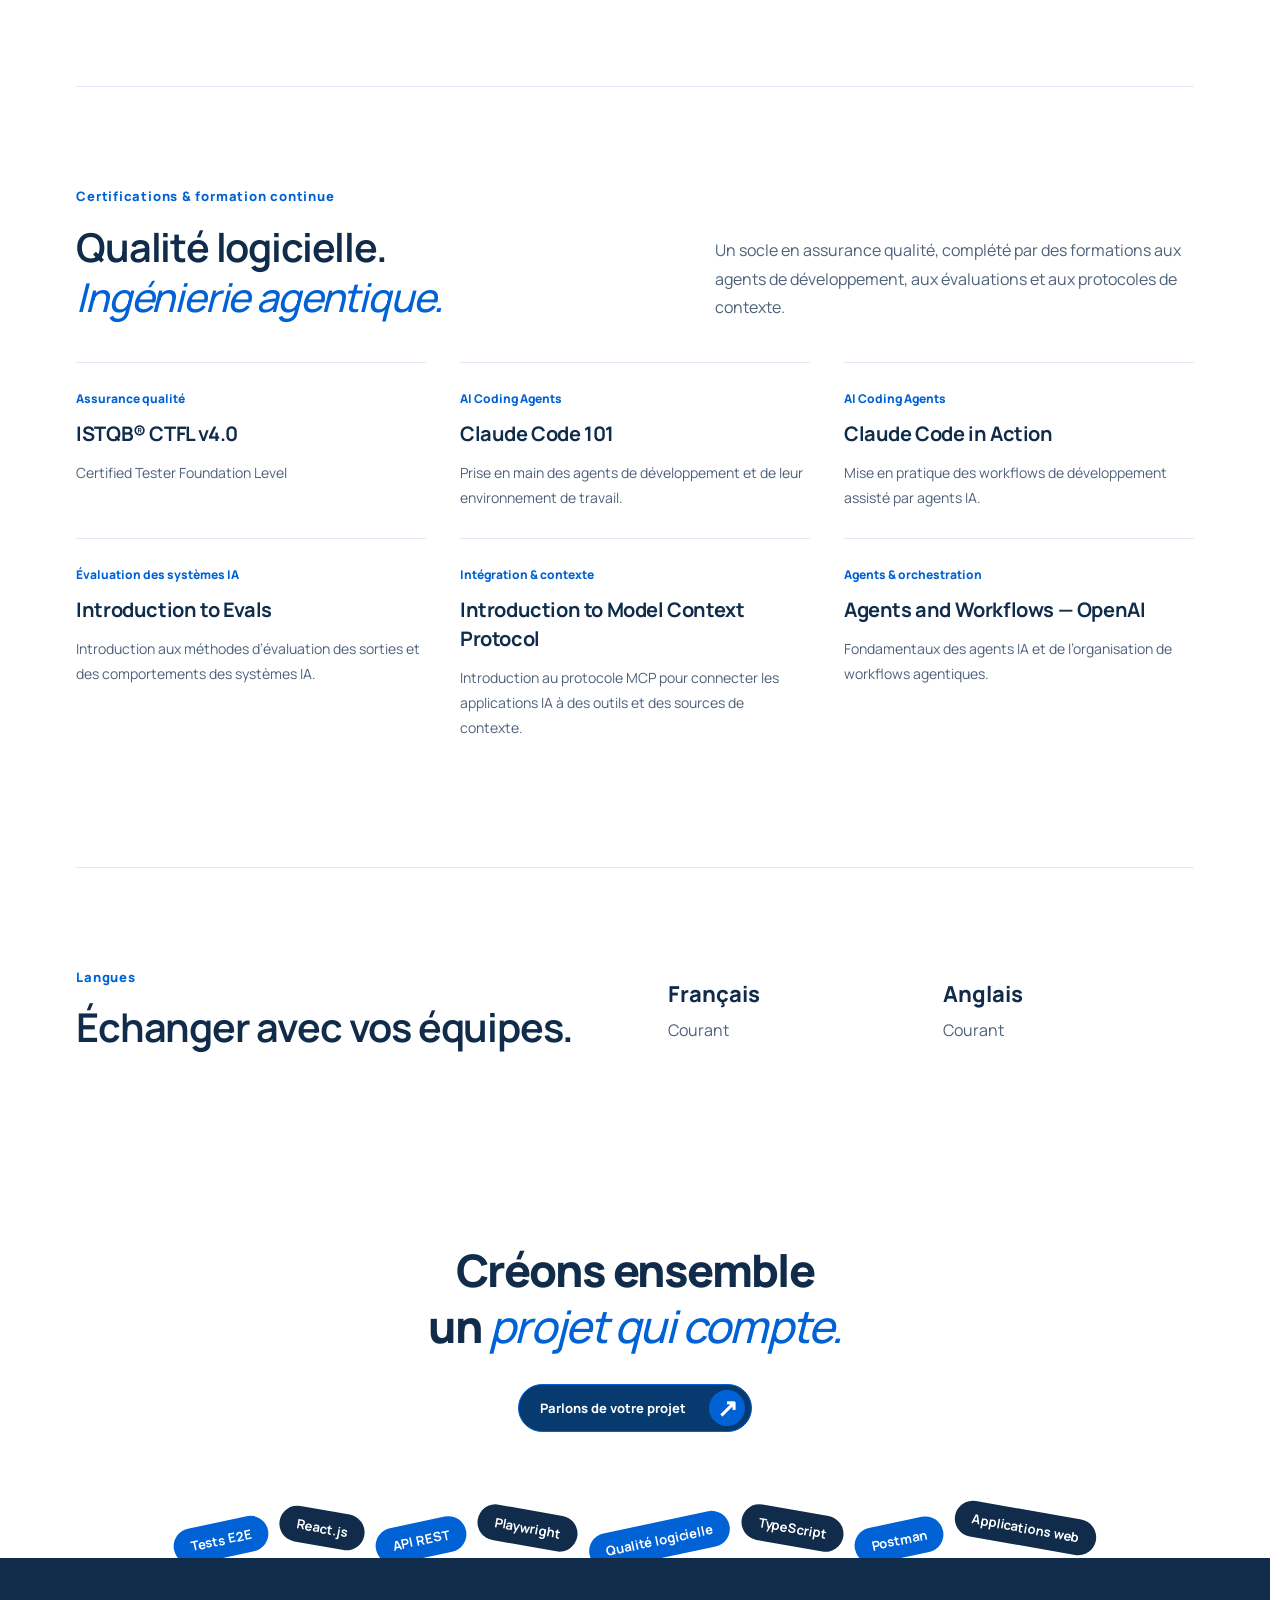
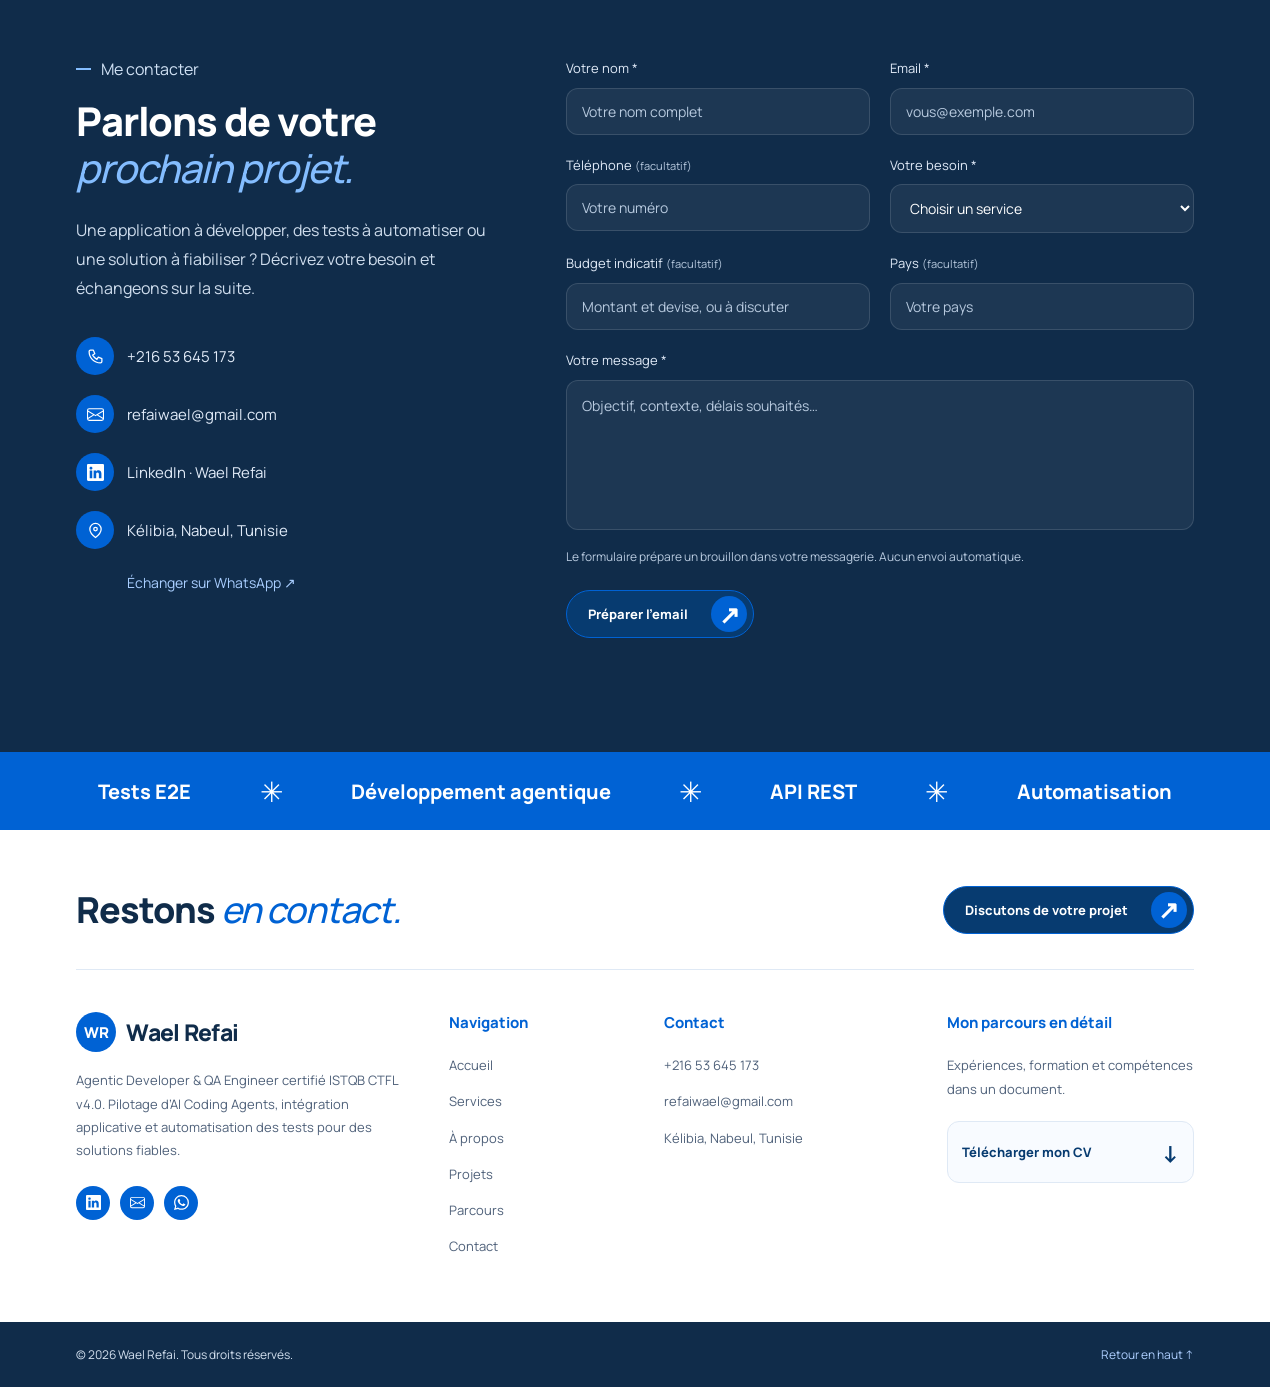
==== commit e227d0f6: "Add complete French and English language switching" ====
--- a/index.html
+++ b/index.html
@@ -55,17 +55,17 @@
   <link rel="stylesheet" href="journey.css?v=journey-1">
   <link rel="stylesheet" href="projects.css?v=agentic-profile-1">
   <link rel="stylesheet" href="contact.css?v=studio-1">
-  <script src="contact.js?v=studio-1" defer></script>
-  <script src="app.js?v=bunny-1" defer></script>
+  <script src="contact.js?v=languages-1" defer></script>
+  <script src="app.js?v=languages-1" defer></script>
   <script src="startup.js?v=mobile-second-one-1" defer></script>
-</head>
+<link rel="stylesheet" href="i18n.css?v=languages-1"><script src="i18n.js?v=languages-1" defer></script></head>
 <body>
       <div class="intro-screen" id="intro-screen" role="status" aria-label="Bonjour, bienvenue sur le portfolio">
         <div class="hello-word"><svg viewBox="0 0 447 447" role="img" aria-label="hello"><defs><filter id="hello-transparent" color-interpolation-filters="sRGB"><feColorMatrix type="matrix" values="0 0 0 0 0  0 0 0 0 0  0 0 0 0 0  -.333333 -.333333 -.333333 0 1"/></filter></defs><image href="assets/hello.png" width="447" height="447" filter="url(#hello-transparent)"/></svg></div>
       </div>
 
   <a class="skip-link" href="#contenu">Aller au contenu</a>
-  <header class="site-header" data-enter="0">
+  <header class="site-header" data-enter="0"><div class="language-switch" role="group" aria-label="Langue du site"><button type="button" data-language="fr" aria-pressed="true" lang="fr" aria-label="Français">FR</button><button type="button" data-language="en" aria-pressed="false" lang="en" aria-label="English">EN</button></div>
     <button class="menu-toggle" aria-expanded="false" aria-controls="navigation" aria-label="Ouvrir le menu"><span></span><span></span></button>
     <nav id="navigation" aria-label="Navigation principale">
       <a class="active" href="#accueil" aria-current="location">Accueil</a>
--- a/i18n.css
+++ b/i18n.css
@@ -0,0 +1,18 @@
+.language-switch { display:flex; align-items:center; gap:3px; padding:4px; border:1px solid #cbdcf0; border-radius:24px; background:#fffffff0; flex-shrink:0; }
+.language-switch button { border:0; border-radius:18px; min-height:34px; min-width:38px; padding:6px 9px; background:transparent; color:var(--deep); font:750 12px/1.4 Manrope,sans-serif; cursor:pointer; }
+.language-switch button[aria-pressed="true"] { background:var(--blue); color:#fff; }
+.language-switch button:hover { box-shadow:inset 0 0 0 1px var(--blue); }
+.language-switch button:focus-visible { outline:3px solid var(--blue); outline-offset:3px; }
+.site-header>.language-switch { position:absolute; left:6%; }
+.case-nav .language-switch { order:2; }
+.case-nav>.contact-pill { order:3; }
+html[lang="en"] .intro h2 { max-width:100%; }
+@media(max-width:1180px) { .site-header>.language-switch { left:6%; } }
+@media(max-width:600px) {
+  .site-header>.language-switch { left:16px; }
+  .language-switch button { min-height:36px; min-width:36px; }
+  .case-nav { flex-wrap:wrap; }
+  .case-nav>.contact-pill { order:2; }
+  .case-nav .language-switch { order:3; margin-left:auto; }
+}
+@media(forced-colors:active) { .language-switch button[aria-pressed="true"] { border:2px solid Highlight; } }
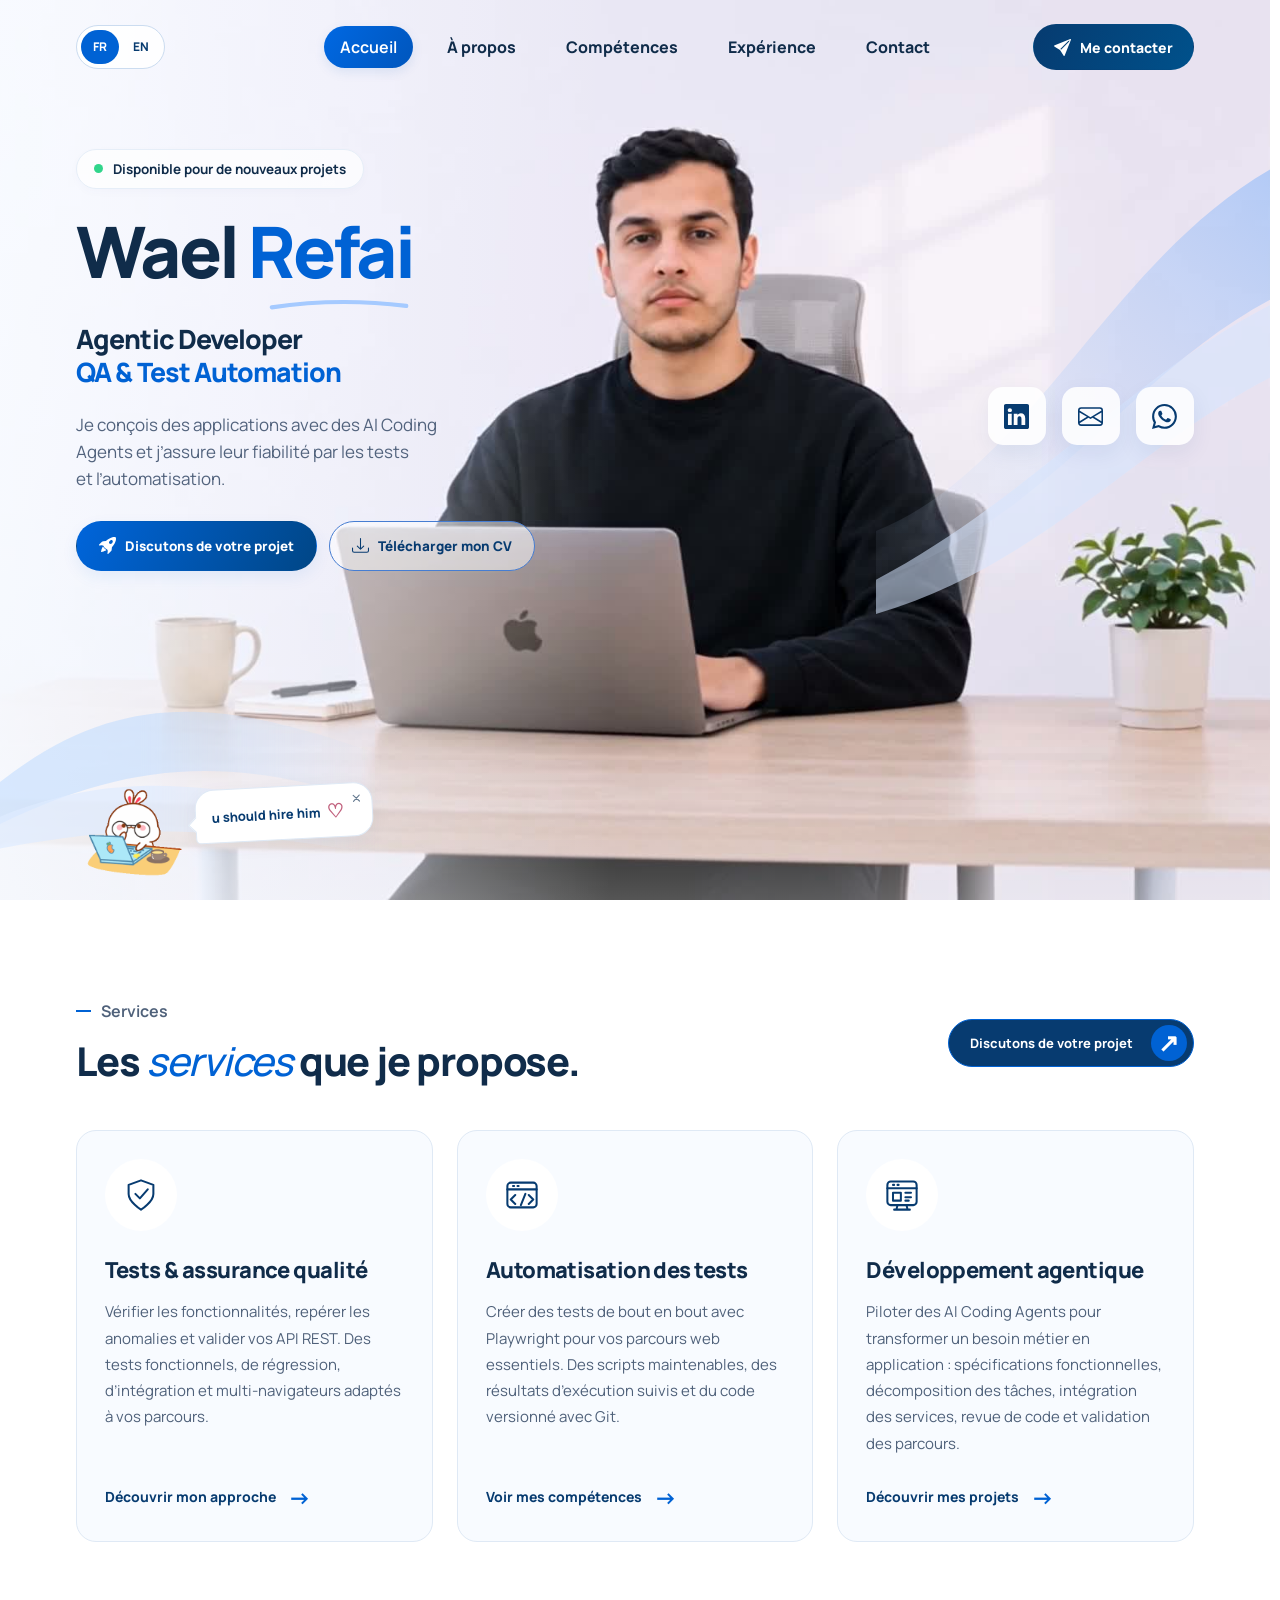
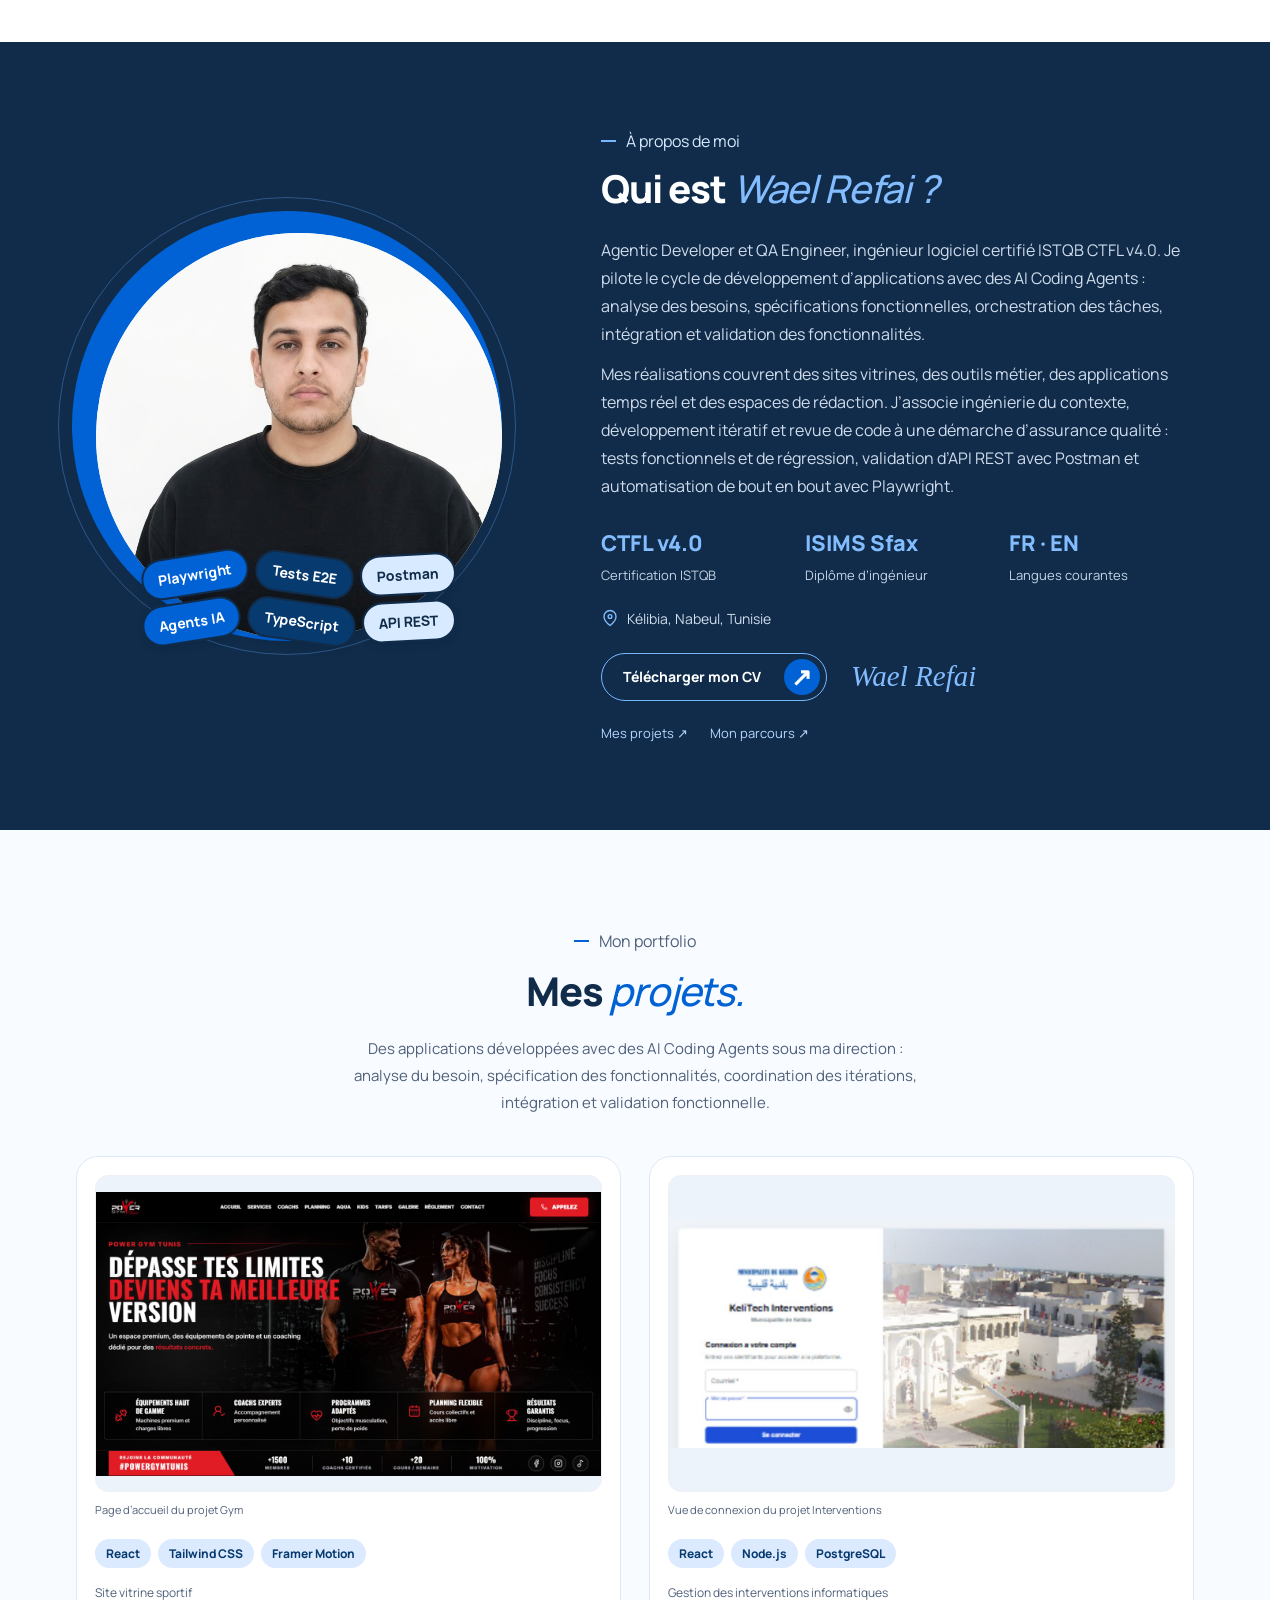
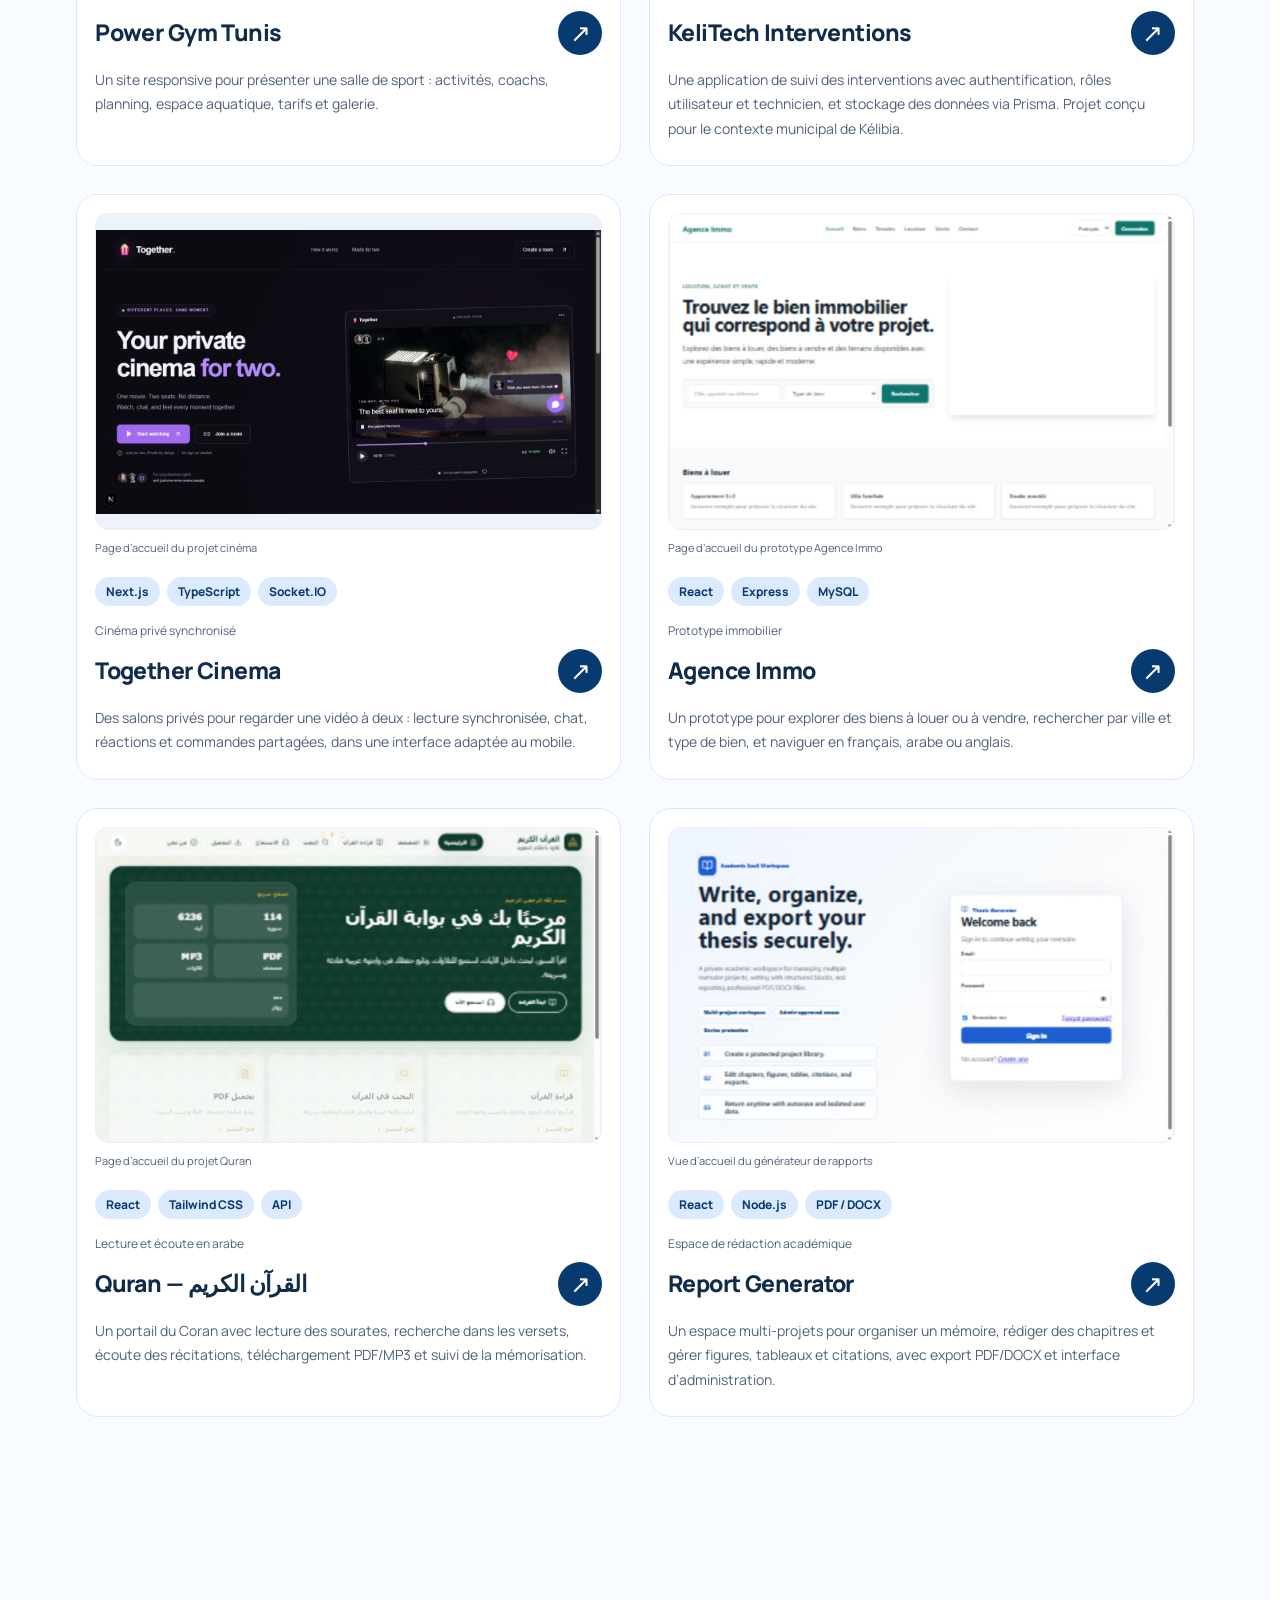
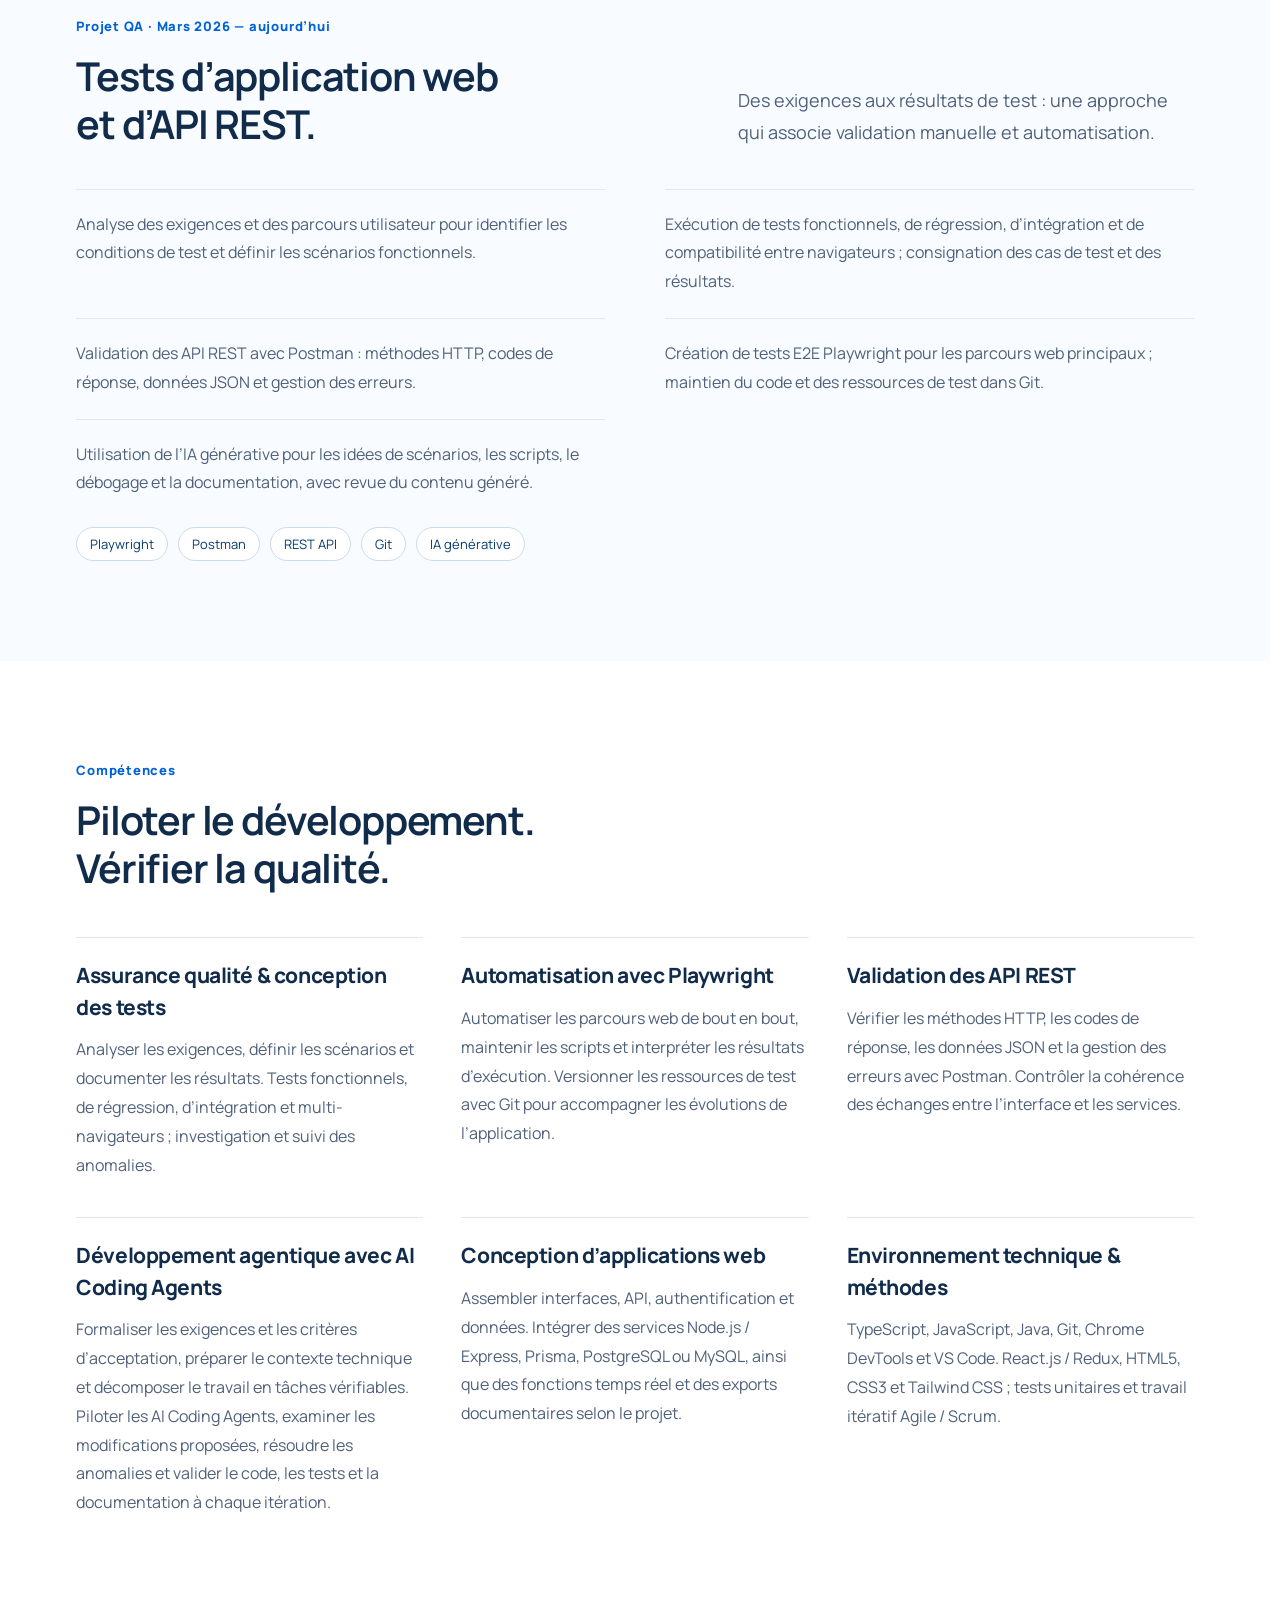
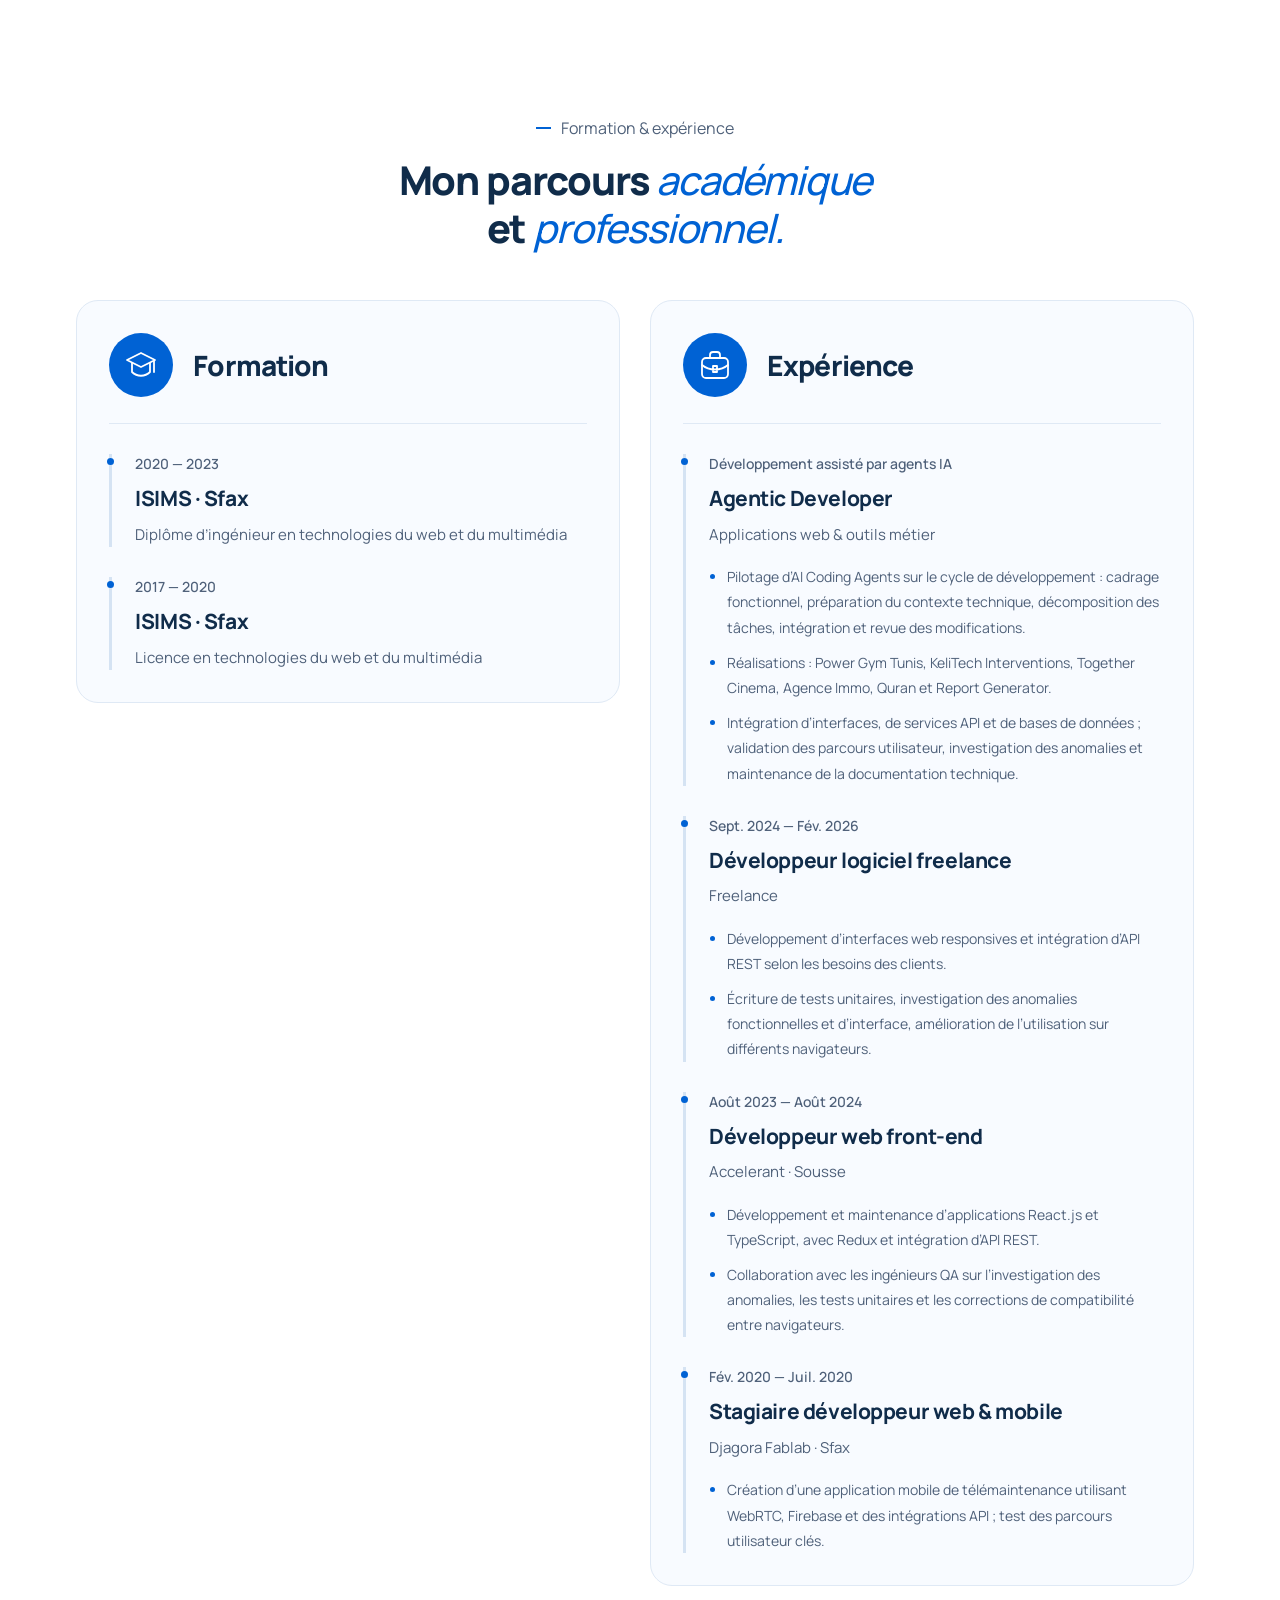
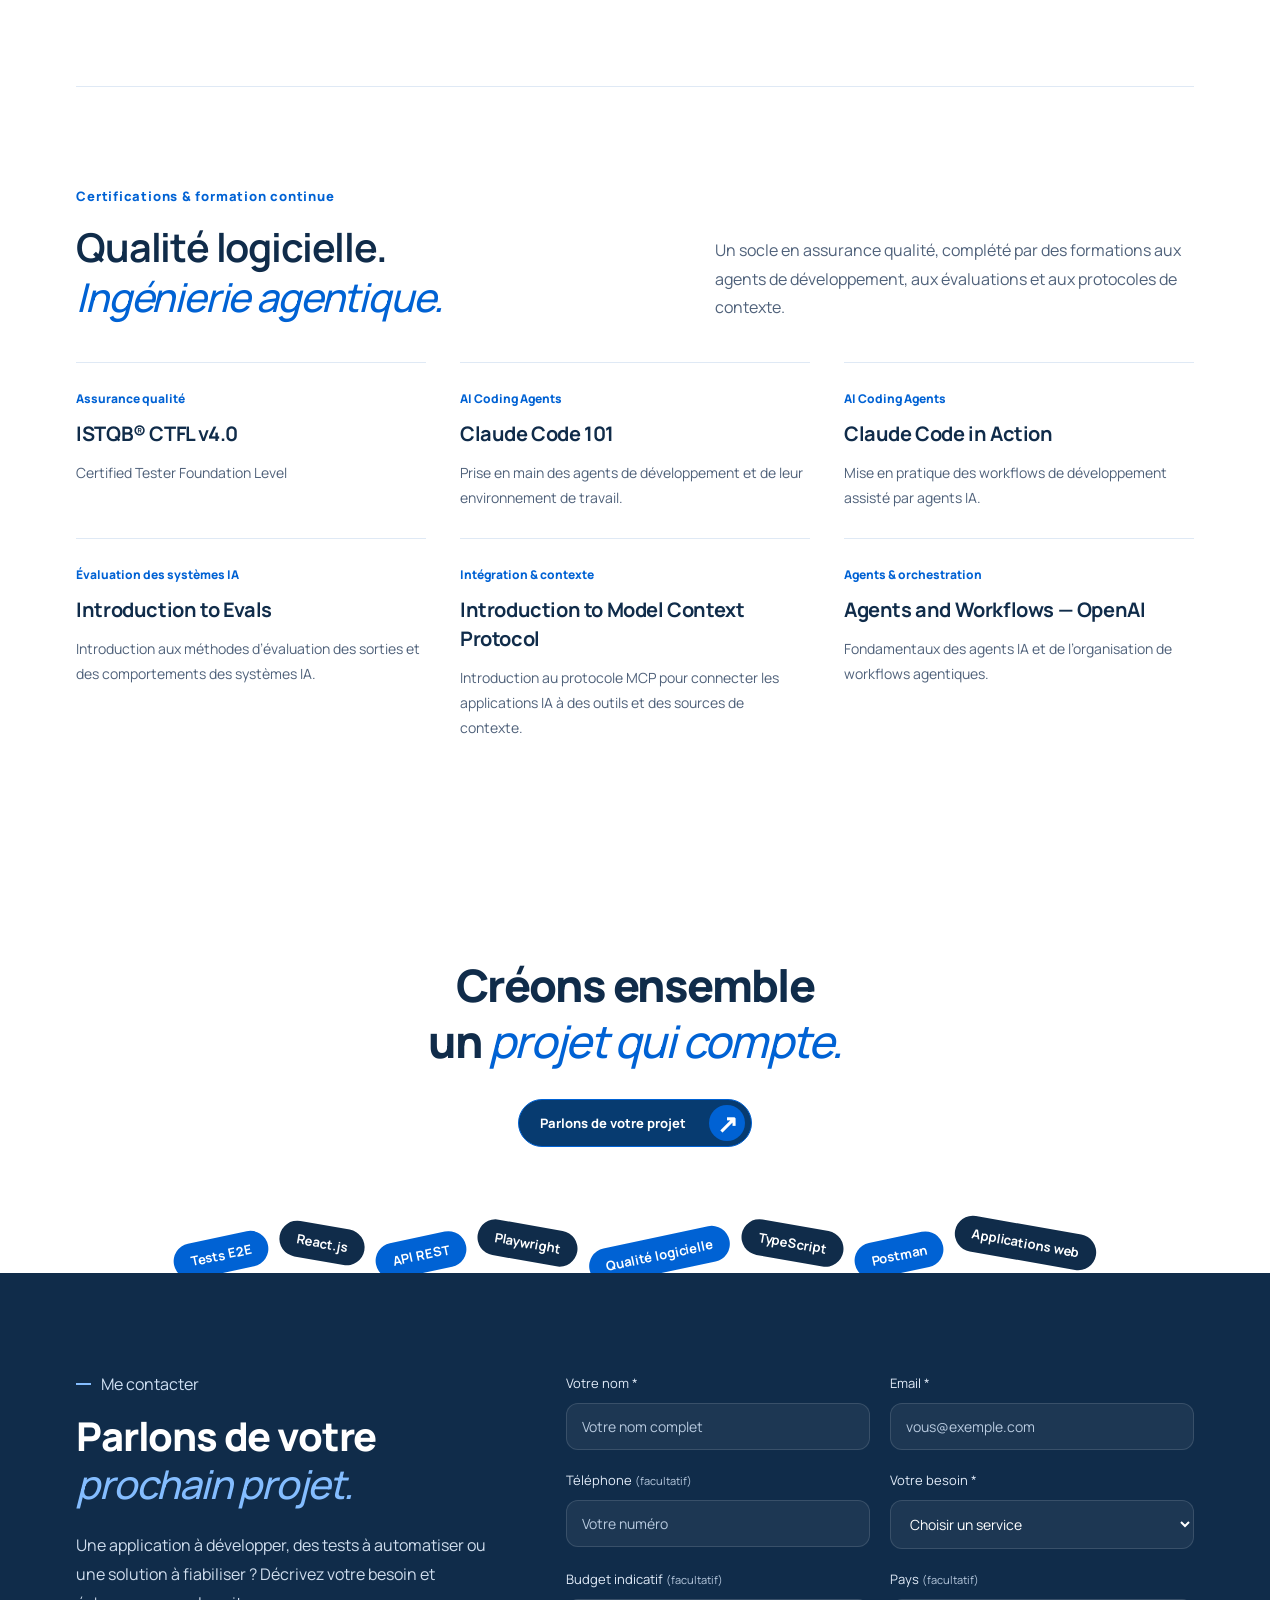
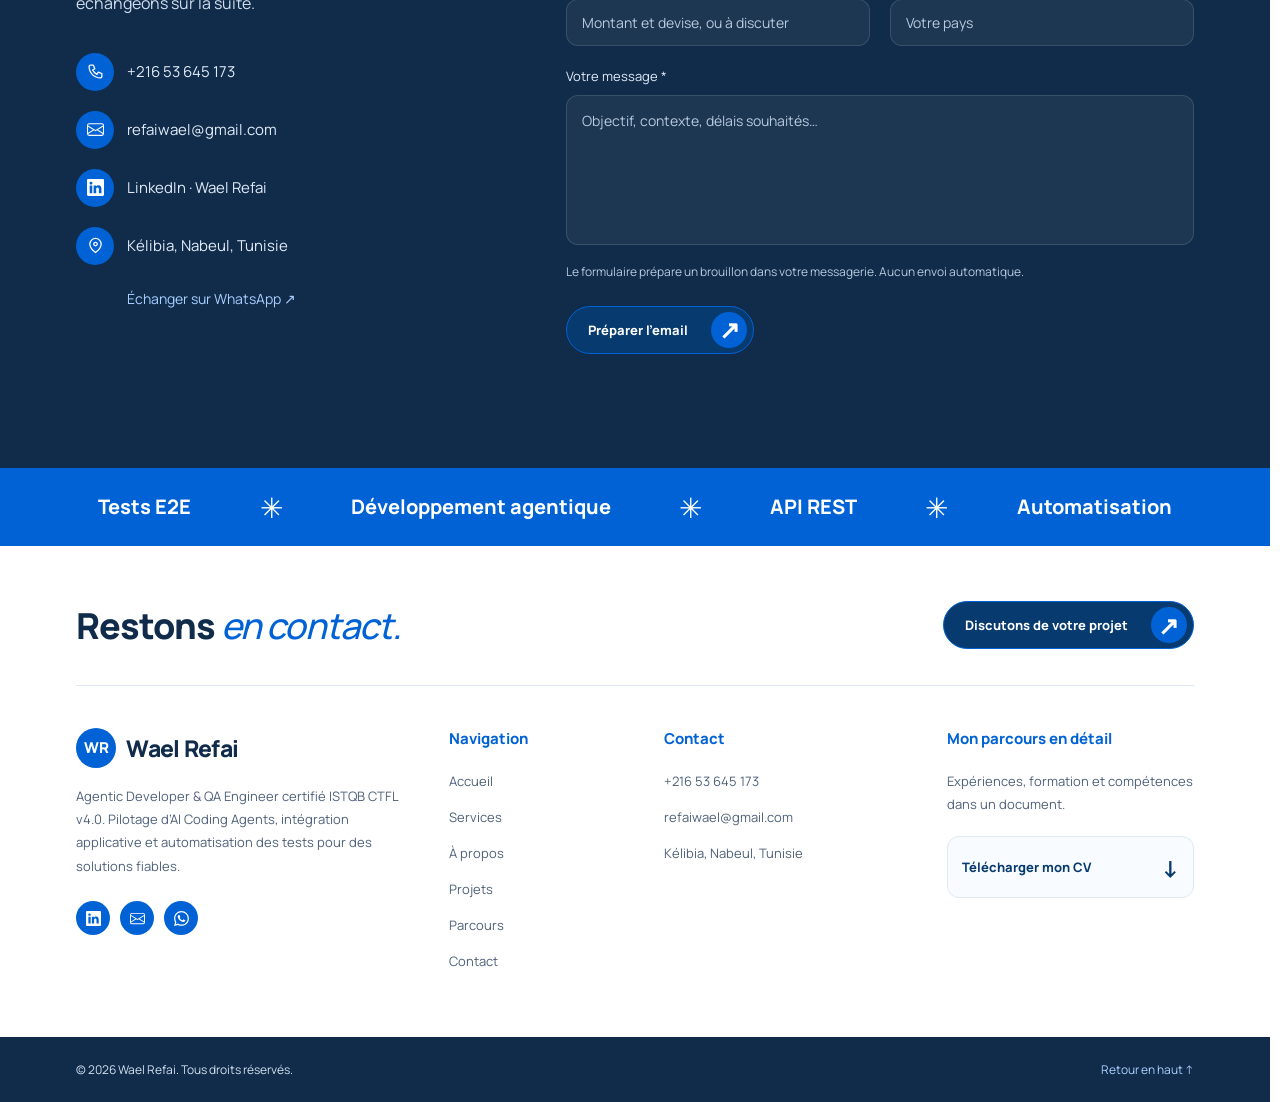
==== commit fd68fb19: "Remove standalone languages section" ====
--- a/index.html
+++ b/index.html
@@ -120,7 +120,7 @@
           <dl class="about-facts"><div><dt>CTFL v4.0</dt><dd>Certification ISTQB</dd></div><div><dt>ISIMS Sfax</dt><dd>Diplôme d’ingénieur</dd></div><div><dt>FR · EN</dt><dd>Langues courantes</dd></div></dl>
           <p class="about-location"><svg viewBox="0 0 24 24" aria-hidden="true"><path d="M20 10c0 6-8 12-8 12S4 16 4 10a8 8 0 1 1 16 0Z"/><circle cx="12" cy="10" r="2.5"/></svg>Kélibia, Nabeul, Tunisie</p>
           <div class="about-actions"><a class="about-download" href="assets/WaelRefaiCV.pdf?v=cv-1" download="WaelRefaiCV.pdf">Télécharger mon CV <span aria-hidden="true">↗</span></a><span class="about-signature">Wael Refai</span></div>
-          <nav class="about-links" aria-label="Explorer mon parcours"><a href="#projets">Mes projets ↗</a><a href="#formation">Mon parcours ↗</a><a href="#langues">Mes langues ↗</a></nav>
+          <nav class="about-links" aria-label="Explorer mon parcours"><a href="#projets">Mes projets ↗</a><a href="#formation">Mon parcours ↗</a></nav>
         </div>
       </div>
     </section>
@@ -157,7 +157,6 @@
       </div>
     </section>
     <section class="certifications-section section page-width" id="certifications" aria-labelledby="certifications-title"><header class="certifications-heading"><p class="cv-kicker">Certifications & formation continue</p><h2 id="certifications-title">Qualité logicielle.<br><em>Ingénierie agentique.</em></h2><p>Un socle en assurance qualité, complété par des formations aux agents de développement, aux évaluations et aux protocoles de contexte.</p></header><div class="certifications-grid"><article class="certification-item"><p class="certification-domain">Assurance qualité</p><h3>ISTQB® CTFL v4.0</h3><p>Certified Tester Foundation Level</p></article><article class="certification-item"><p class="certification-domain">AI Coding Agents</p><h3>Claude Code 101</h3><p>Prise en main des agents de développement et de leur environnement de travail.</p></article><article class="certification-item"><p class="certification-domain">AI Coding Agents</p><h3>Claude Code in Action</h3><p>Mise en pratique des workflows de développement assisté par agents IA.</p></article><article class="certification-item"><p class="certification-domain">Évaluation des systèmes IA</p><h3>Introduction to Evals</h3><p>Introduction aux méthodes d’évaluation des sorties et des comportements des systèmes IA.</p></article><article class="certification-item"><p class="certification-domain">Intégration & contexte</p><h3>Introduction to Model Context Protocol</h3><p>Introduction au protocole MCP pour connecter les applications IA à des outils et des sources de contexte.</p></article><article class="certification-item"><p class="certification-domain">Agents & orchestration</p><h3>Agents and Workflows — OpenAI</h3><p>Fondamentaux des agents IA et de l’organisation de workflows agentiques.</p></article></div></section>
-    <section class="cv-languages section page-width" id="langues" aria-labelledby="languages-title"><div><p class="cv-kicker">Langues</p><h2 id="languages-title">Échanger avec vos équipes.</h2></div><dl><div><dt>Français</dt><dd>Courant</dd></div><div><dt>Anglais</dt><dd>Courant</dd></div></dl></section>
     <section class="collaborate-section" aria-labelledby="collaborate-title"><div class="page-width"><h2 id="collaborate-title">Créons ensemble<br>un <em>projet qui compte.</em></h2><a class="contact-pill" href="#contact">Parlons de votre projet <span aria-hidden="true">↗</span></a><ul class="collaborate-tags" aria-label="Domaines d’intervention"><li>Tests E2E</li><li>React.js</li><li>API REST</li><li>Playwright</li><li>Qualité logicielle</li><li>TypeScript</li><li>Postman</li><li>Applications web</li></ul></div></section>
     <section class="contact-studio section" id="contact" aria-labelledby="contact-title"><div class="page-width contact-studio-grid"><div class="contact-studio-copy"><p class="contact-eyebrow">Me contacter</p><h2 id="contact-title">Parlons de votre<br><em>prochain projet.</em></h2><p>Une application à développer, des tests à automatiser ou une solution à fiabiliser ? Décrivez votre besoin et échangeons sur la suite.</p><ul class="contact-addresses">
       <li><span aria-hidden="true"><svg class="contact-line-icon" viewBox="0 0 24 24"><path d="M5 3h4l2 5-3 2a16 16 0 0 0 6 6l2-3 5 2v4a2 2 0 0 1-2 2C10 21 3 14 3 5a2 2 0 0 1 2-2Z"/></svg></span><a href="tel:+21653645173">+216 53 645 173</a></li><li><span aria-hidden="true"><svg viewBox="0 0 16 16"><use href="assets/contact-icons.svg#email"/></svg></span><a href="mailto:refaiwael@gmail.com">refaiwael@gmail.com</a></li><li><span aria-hidden="true"><svg viewBox="0 0 16 16"><use href="assets/contact-icons.svg#linkedin"/></svg></span><a href="https://www.linkedin.com/in/refaiwael/" target="_blank" rel="noopener noreferrer">LinkedIn · Wael Refai</a></li><li><span aria-hidden="true"><svg class="contact-line-icon" viewBox="0 0 24 24"><path d="M20 10c0 6-8 12-8 12S4 16 4 10a8 8 0 1 1 16 0Z"/><circle cx="12" cy="10" r="2.5"/></svg></span><p>Kélibia, Nabeul, Tunisie</p></li></ul><a class="contact-whatsapp" href="https://wa.me/21653645173" target="_blank" rel="noopener noreferrer">Échanger sur WhatsApp ↗</a></div>
